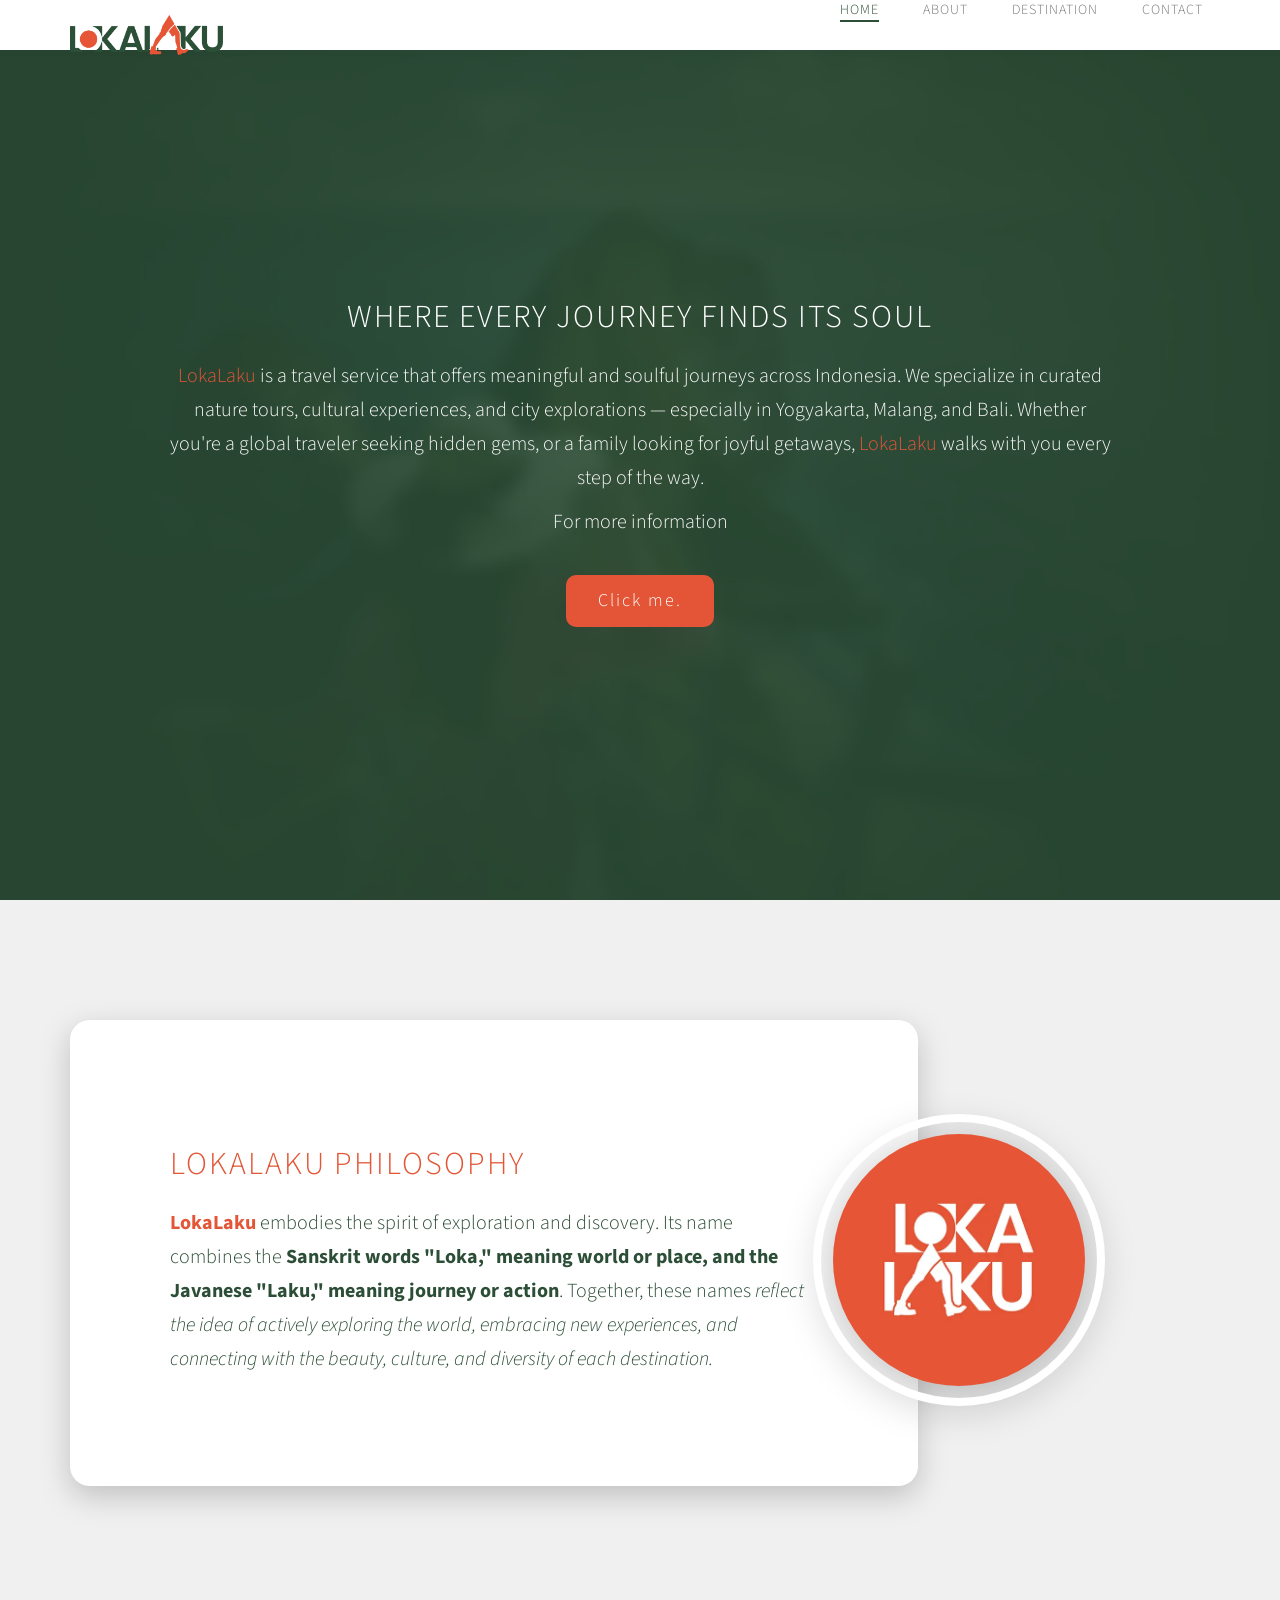
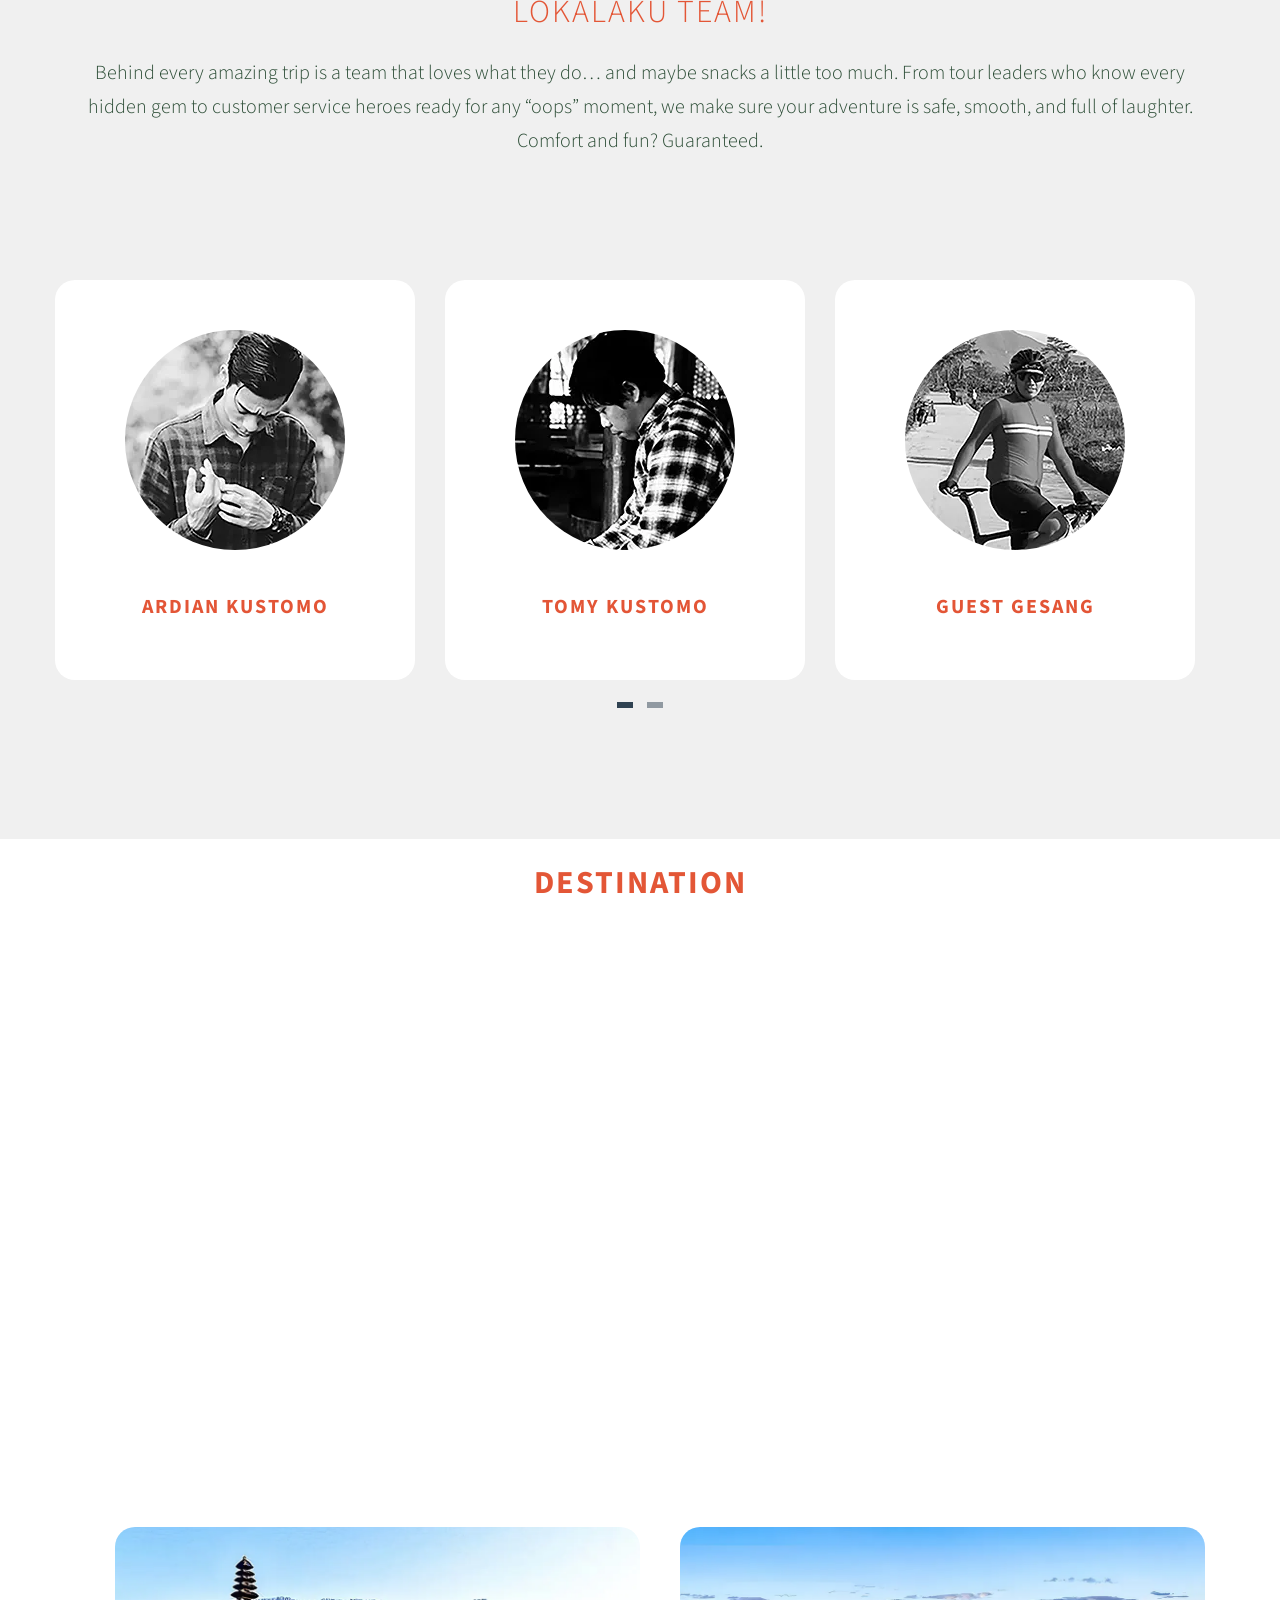
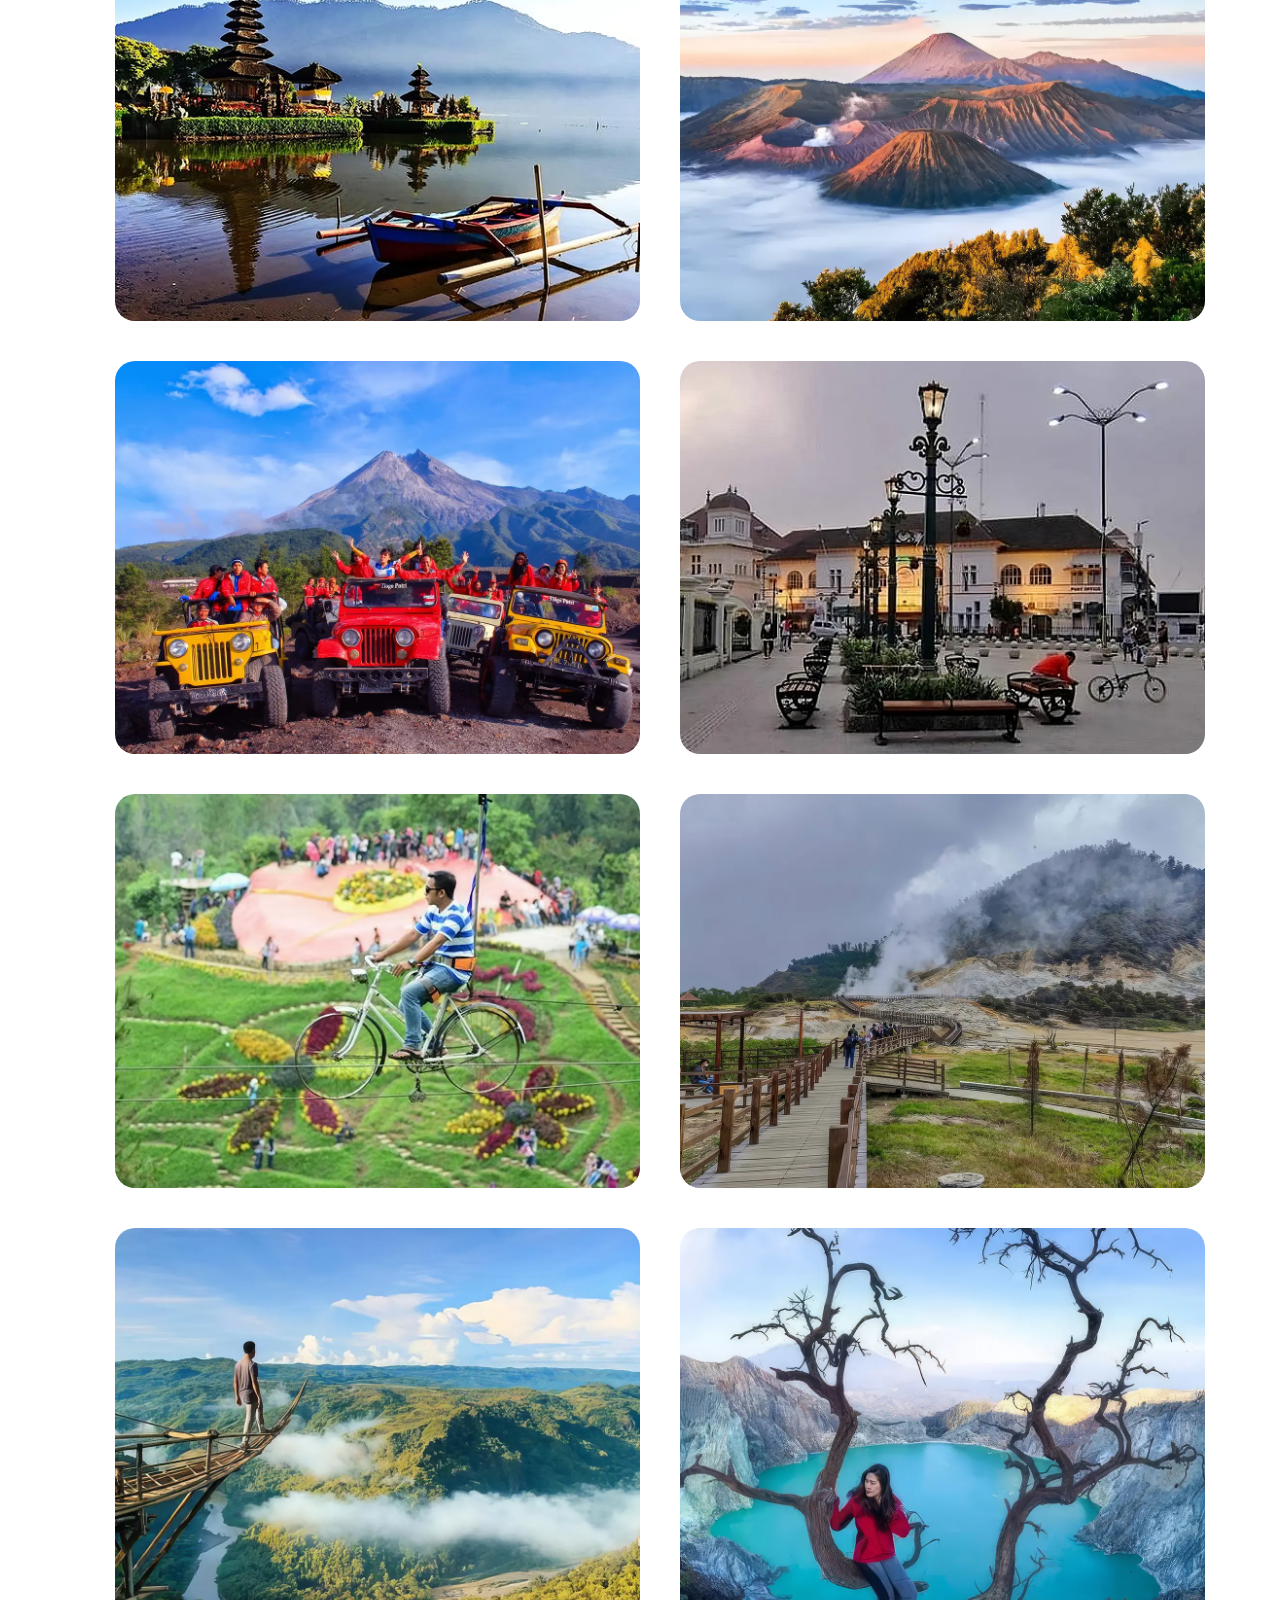
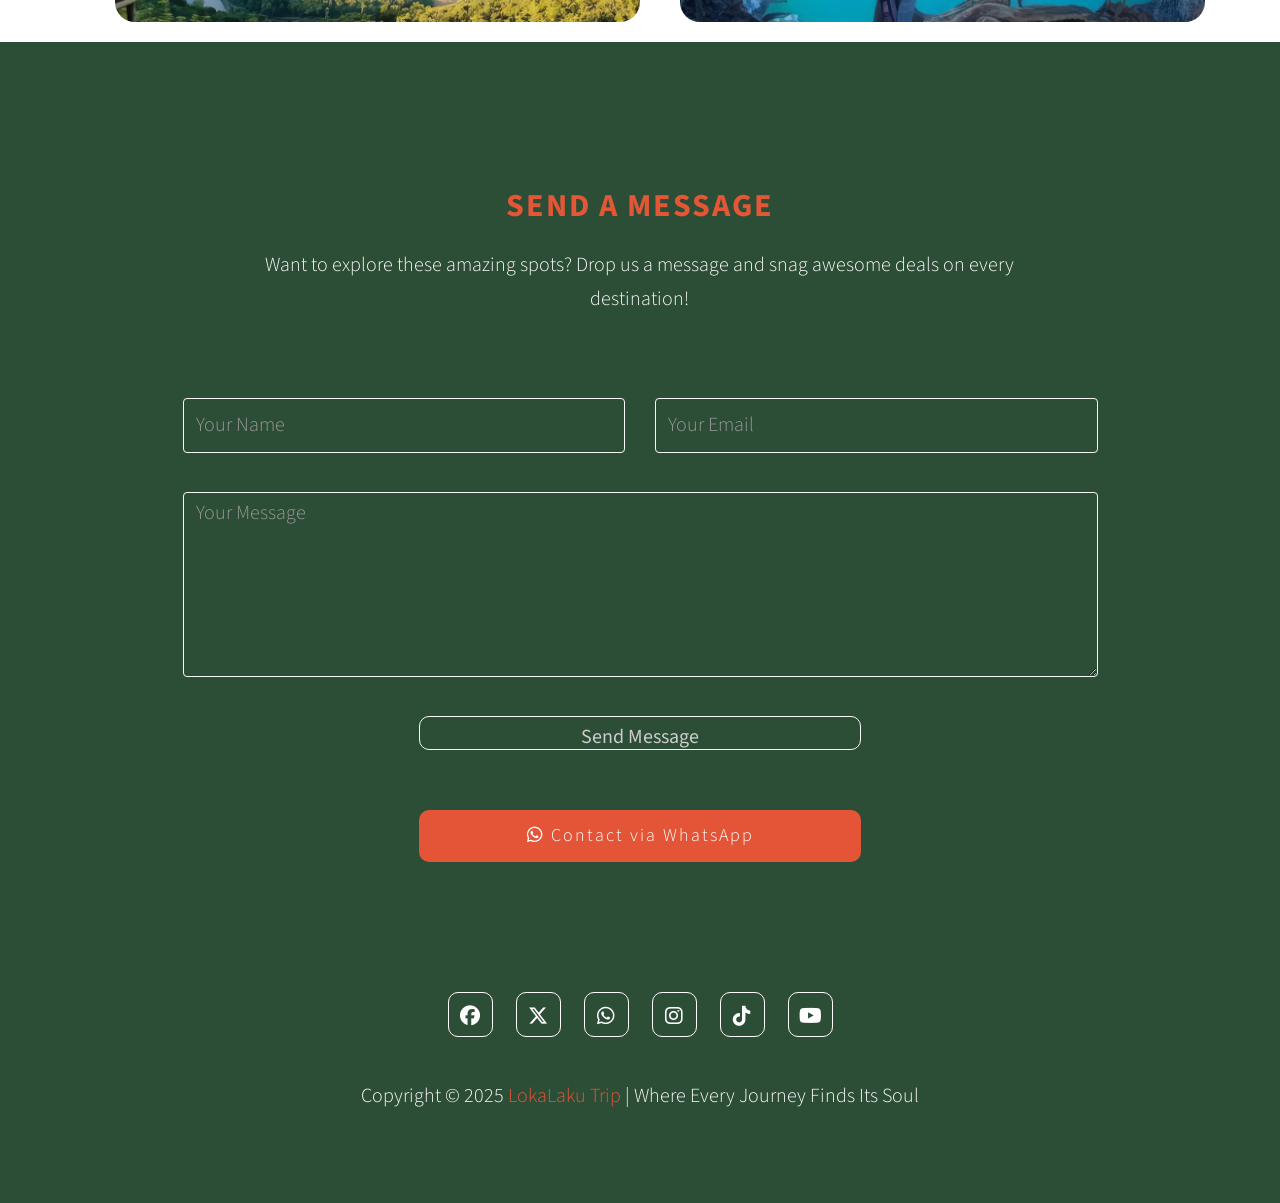
==== index.html @ fc2171b8 "Update index.html" ====
<!DOCTYPE html>
<html lang="en">
<head>
    <meta charset="utf-8"/>
    <meta content="IE=edge" http-equiv="X-UA-Compatible"/>
    <meta content="width=device-width, initial-scale=1.0" name="viewport"/>

    <title>LokaLaku Trip - Where Every Journey Finds Its Soul</title>
    <meta content="LokaLaku is a travel service that offers meaningful and soulful journeys across Indonesia. Discover open trips to Bali, Lombok, Malang, and more." name="description"/>
    <meta content="LokaLaku Trip, open trip Indonesia, travel Yogyakarta Bali, tour Lombok Malang, paket wisata murah, explore Nusantara" name="keywords"/>

    <meta content="LokaLaku Trip - Where Every Journey Finds Its Soul" property="og:title"/>
    <meta content="LokaLaku is a travel service that offers meaningful and soulful journeys across Indonesia." property="og:description"/>
    <meta content="https://lokalaku.vercel.app/images/Logo.webp" property="og:image"/>
    <meta content="LokaLaku Trip - Where Every Journey Finds Its Soul" property="og:image:alt"/>
    <meta content="https://lokalaku.vercel.app" property="og:url"/>
    <meta content="website" property="og:type"/>
    <meta content="summary_large_image" name="twitter:card"/>
    <meta content="LokaLaku Trip - Where Every Journey Finds Its Soul" name="twitter:title"/>
    <meta content="LokaLaku is a travel service that offers meaningful and soulful journeys across Indonesia." name="twitter:description"/>
    <meta content="https://lokalaku.vercel.app/images/Logo.webp" name="twitter:image"/>

    <meta name="google-adsense-account" content="ca-pub-2226407434436295">

    <link href="/favicon.webp" rel="icon" type="image/webp"/>
    <link href="/apple-touch-icon.png" rel="apple-touch-icon"/>

    <link href="css/bootstrap.min.css" rel="stylesheet"/>
    <link href="css/animate.min.css" rel="stylesheet"/>
    <link href="css/component.css" rel="stylesheet"/>
    <link href="css/owl.theme.css" rel="stylesheet"/>
    <link href="css/owl.carousel.css" rel="stylesheet"/>
    <link href="css/vegas.min.css" rel="stylesheet"/>
    <link href="https://cdnjs.cloudflare.com/ajax/libs/font-awesome/6.5.2/css/all.min.css" rel="stylesheet"/>
    <link href="css/style.css" rel="stylesheet"/>

    <link rel="preconnect" href="https://fonts.googleapis.com">
    <link rel="preconnect" href="https://fonts.gstatic.com" crossorigin>
    <link href="https://fonts.googleapis.com/css?family=Source+Sans+Pro:400,700,300" rel="stylesheet"/>

    <script async src="https://pagead2.googlesyndication.com/pagead/js/adsbygoogle.js?client=ca-pub-2226407434436295" crossorigin="anonymous"></script>

    <style>
        .custom-modal {
            background-color: rgba(0, 0, 0, 0.6);
            display: none;
            position: fixed;
            z-index: 1000;
            left: 0;
            top: 0;
            width: 100%;
            height: 100%;
            overflow: auto;
            opacity: 0;
            visibility: hidden;
            transition: opacity 0.3s ease, visibility 0.3s;
        }
        .custom-modal.active {
            opacity: 1;
            visibility: visible;
        }
        .custom-modal-content {
            position: relative;
            background-color: #fefefe;
            margin: 5% auto;
            padding: 20px;
            border: 1px solid #888;
            width: 80%;
            max-width: 600px;
            border-radius: 8px;
            transform: scale(0.95);
            opacity: 0;
            transition: transform 0.3s ease, opacity 0.3s ease;
        }
        .custom-modal.active .custom-modal-content {
            transform: scale(1);
            opacity: 1;
        }
        .custom-modal-close {
            position: absolute;
            top: 10px;
            right: 15px;
            color: white;
            background-color: rgba(0, 0, 0, 0.5);
            border-radius: 50%;
            width: 30px;
            height: 30px;
            line-height: 30px;
            text-align: center;
            font-size: 20px;
            font-weight: bold;
            z-index: 10;
            cursor: pointer;
            transition: background-color 0.3s ease;
        }
        .custom-modal-close:hover {
            background-color: rgba(0, 0, 0, 0.8);
        }
        .custom-slideshow {
            width: 100%;
            overflow: hidden;
            position: relative;
            margin-bottom: 0;
            border-radius: 6px;
        }
        .slides-wrapper {
            display: flex;
            transition: transform 0.5s ease-in-out;
        }
        .slide {
            min-width: 100%;
            box-sizing: border-box;
        }
        .slide img {
            width: 100%;
            height: auto;
            display: block;
        }
        .slideshow-dots {
            position: absolute;
            bottom: 8px;
            left: 50%;
            transform: translateX(-50%);
            z-index: 5;
            padding: 0;
        }
        .dot {
            cursor: pointer;
            height: 10px;
            width: 10px;
            margin: 0 4px;
            background-color: rgba(255, 255, 255, 0.5);
            border: 1px solid rgba(0, 0, 0, 0.2);
            border-radius: 50%;
            display: inline-block;
            transition: background-color 0.3s ease;
        }
        .dot.active, .dot:hover {
            background-color: rgba(255, 255, 255, 0.9);
        }
        .modal-list-wrapper ul {
            display: grid;
            grid-template-columns: repeat(2, 1fr);
            gap: 0 20px;
            padding-left: 20px;
        }
        
        .custom-modal-content h1 {
            margin-top: 8px;
            margin-bottom: 0; /* Dirapatkan lagi */
            font-size: 28px;
        }
        .custom-modal-content h2 {
            margin-top: 0;
            margin-bottom: 15px;
            font-size: 20px;
        }
        .price-label {
            color: #E35536;
            font-weight: bold;
        }
        .wa-button {
            display: block;
            width: 80%;
            margin: 20px auto 0 auto;
            text-align: center;
        }
    </style>
</head>

<body data-offset="50" data-spy="scroll" data-target=".navbar-collapse" id="top">
    <div class="preloader">
        <div class="sk-spinner sk-spinner-pulse"></div>
    </div>
    <nav class="navbar navbar-default navbar-fixed-top" role="navigation">
        <div class="container">
            <div class="navbar-header">
                <button class="navbar-toggle" data-target=".navbar-collapse" data-toggle="collapse">
                    <span class="icon-bar"></span>
                    <span class="icon-bar"></span>
                    <span class="icon-bar"></span>
                </button>
                <a class="navbar-brand smoothScroll" href="#top">
                    <img alt="LokaLaku Logo Header" loading="lazy" src="images/logo-header.webp" style="height: 40px;"/>
                </a>
            </div>
            <div class="collapse navbar-collapse">
                <ul class="nav navbar-nav navbar-right">
                    <li><a class="smoothScroll" href="#top"><span>Home</span></a></li>
                    <li><a class="smoothScroll" href="#about"><span>About</span></a></li>
                    <li><a class="smoothScroll" href="#destination"><span>Destination</span></a></li>
                    <li><a class="smoothScroll" href="#contact"><span>Contact</span></a></li>
                </ul>
            </div>
        </div>
    </nav>
    <section id="home">
        <div class="overlay"></div>
        <div class="container">
            <div class="row">
                <div class="col-md-offset-1 col-md-10 col-sm-12 wow fadeInUp" data-wow-delay="0.3s">
                    <h1 class="wow fadeInUp" data-wow-delay="0.6s">Where Every Journey Finds Its Soul</h1>
                    <p class="wow fadeInUp" data-wow-delay="0.9s">
                        <a href="https://www.instagram.com/lokalaku_trip/" rel="nofollow">LokaLaku</a> is a travel service that offers meaningful and soulful journeys across Indonesia. We specialize in curated nature tours, cultural experiences, and city explorations — especially in Yogyakarta, Malang, and Bali. Whether you're a global traveler seeking hidden gems, or a family looking for joyful getaways, <a href="https://www.instagram.com/lokalaku_trip/" rel="nofollow">LokaLaku</a> walks with you every step of the way.
                    </p>
                    <p>For more information</p>
                    <a class="smoothScroll btn btn-success btn-lg wow fadeInUp" data-wow-delay="1.2s" href="https://wa.me/6281331421031">Click me.</a>
                </div>
            </div>
        </div>
    </section>
	<section id="about">
    <div class="container">
        <div class="row">
            <div class="col-md-9 col-sm-8 wow fadeInUp" data-wow-delay="0.2s">
                <div class="about-thumb">
                    <h1 class="text-primary" style="color: #e35636;">LokaLaku Philosophy</h1>
                    <p><a href="https://www.instagram.com/lokalaku_trip/" target="_blank" rel="noopener noreferrer"><strong>LokaLaku</strong></a> embodies the spirit of exploration and discovery. Its name combines the <strong>Sanskrit words "Loka," meaning world or place, and the Javanese "Laku," meaning journey or action</strong>. Together, these names <em>reflect the idea of ​​actively exploring the world, embracing new experiences, and connecting with the beauty, culture, and diversity of each destination.</em></p>
                </div>
            </div>
            <div class="col-md-3 col-sm-4 wow fadeInUp about-img" data-wow-delay="0.6s" style="margin-top: 60px;">
                <img alt="Tim LokaLaku Trip" class="img-responsive img-circle" loading="lazy" src="images/about-img.webp"/>
            </div>
        </div>
        <div class="row">
            <div class="col-md-12 col-sm-12 wow fadeInUp" data-wow-delay="0.3s">
                <div class="section-title text-center">
                    <h1 class="text-primary" style="color: #e35636;">LokaLaku Team!</h1>
                    <h3>Behind every amazing trip is a team that loves what they do… and maybe snacks a little too much. From tour leaders who know every hidden gem to customer service heroes ready for any “oops” moment, we make sure your adventure is safe, smooth, and full of laughter. Comfort and fun? Guaranteed.</h3>
                </div>
            </div>
        </div>
        <div class="row">
            <div class="owl-carousel" id="team-carousel">
                <div class="item wow fadeInUp" data-wow-delay="0.4s">
                    <div class="team-thumb">
                        <div class="image-holder">
                            <img alt="Foto tim LokaLaku Ardian Kustomo" class="img-responsive img-circle" loading="lazy" src="images/team-img1.webp"/>
                        </div>
                        <h2 class="heading">Ardian Kustomo</h2>
                        <p class="description">Comedian Traveler, he is part of LokaLaku marketing here</p>
                        <div class="team-social-icons">
                            <a href="https://www.instagram.com/artdian_kustomo" target="_blank"><i class="fab fa-instagram"></i></a>
                            <a href="https://www.facebook.com/share/1EnG8MtCfU/" target="_blank"><i class="fab fa-facebook"></i></a>
                            <a href="https://www.tiktok.com/@sekilasmantan" target="_blank"><i class="fab fa-tiktok"></i></a>
                        </div>
                    </div>
                </div>
                <div class="item wow fadeInUp" data-wow-delay="0.6s">
                    <div class="team-thumb">
                        <div class="image-holder">
                            <img alt="Foto tim LokaLaku Tomy Kustomo" class="img-responsive img-circle" loading="lazy" src="images/team-img2.webp"/>
                        </div>
                        <h2 class="heading">Tomy Kustomo</h2>
                        <p class="description">Friendly tour guide who smiles at customers</p>
                         <div class="team-social-icons">
                            <a href="https://www.instagram.com/tomy_kustomo" target="_blank"><i class="fab fa-instagram"></i></a>
                            <a href="https://www.facebook.com/share/1CU52WdMkc/" target="_blank"><i class="fab fa-facebook"></i></a>
                            <a href="https://www.tiktok.com/@tomykustomo" target="_blank"><i class="fab fa-tiktok"></i></a>
                        </div>
                    </div>
                </div>
                <div class="item wow fadeInUp" data-wow-delay="0.8s">
                    <div class="team-thumb">
                        <div class="image-holder">
                            <img alt="Foto tim LokaLaku Guest Gesang" class="img-responsive img-circle" loading="lazy" src="images/team-img3.webp"/>
                        </div>
                        <h2 class="heading">Guest Gesang</h2>
                        <p class="description">Who patiently documents the customer journey</p>
                         <div class="team-social-icons">
                            <a href="https://www.instagram.com/guestgesang" target="_blank"><i class="fab fa-instagram"></i></a>
                            <a href="https://www.facebook.com/share/19cmGV35q8/ target="_blank""><i class="fab fa-facebook"></i></a>
                        </div>
                    </div>
                </div>
                <div class="item wow fadeInUp" data-wow-delay="0.8s">
                    <div class="team-thumb">
                        <div class="image-holder">
                            <img alt="Foto tim LokaLaku Angga Wijanarko" class="img-responsive img-circle" loading="lazy" src="images/team-img4.webp"/>
                        </div>
                        <h2 class="heading">Angga Wijanarko</h2>
                        <p class="description">A designer who also loves to travel the world</p>
                         <div class="team-social-icons">
                            <a href="https://www.facebook.com/share/17RRt419uU/" target="_blank"><i class="fab fa-facebook"></i></a>
                            <a href="https://www.tiktok.com/@artcow.pubg" target="_blank"><i class="fab fa-tiktok"></i></a>
                        </div>
                    </div>
                </div>
                <div class="item wow fadeInUp" data-wow-delay="0.8s">
                    <div class="team-thumb">
                        <div class="image-holder">
                            <img alt="Foto tim LokaLaku Vivin Ramdhania" class="img-responsive img-circle" loading="lazy" src="images/team-img5.webp"/>
                        </div>
                        <h2 class="heading">Vivin Ramdhania</h2>
                        <p class="description">This female tour guide is a bit shy so be careful</p>
                         <div class="team-social-icons">
                            <a href="https://www.facebook.com/share/16nfH2pER9/" target="_blank"><i class="fab fa-facebook"></i></a>
                            <a href="https://www.tiktok.com/@vivin.ramdania" target="_blank"><i class="fab fa-tiktok"></i></a>
                        </div>
                    </div>
                </div>
                <div class="item wow fadeInUp" data-wow-delay="0.8s">
                    <div class="team-thumb">
                        <div class="image-holder">
                            <img alt="Foto tim LokaLaku Reny Gesang" class="img-responsive img-circle" loading="lazy" src="images/team-img6.webp"/>
                        </div>
                        <h2 class="heading">Reny Gesang</h2>
                        <p class="description">This is the boss, the calm but scary girl</p>
                         <div class="team-social-icons">
                            <a href="https://www.instagram.com/rere_mickey" target="_blank"><i class="fab fa-instagram"></i></a>
                            <a href="https://www.facebook.com/share/1NDAbCKixg/" target="_blank"><i class="fab fa-facebook"></i></a>
                        </div>
                    </div>
                </div>
            </div>
        </div>
    </div>
</section>
    <section id="destination">
        <div class="container">
            <div class="row">
                <div class="col-md-offset-2 col-md-8 col-sm-12 wow fadeInUp" data-wow-delay="0.3s">
                    <div class="section-title text-center">
                        <h1 class="text-white" style="color: #e35636;"><strong>Destination</strong></h1>
                        <p class="text-white"style="color: white;">Explore the best tourist destinations in Malang, Yogyakarta, and Bali. Which one will be your next adventure?</p>
						<div class="video-container">
							<iframe 
								width="560" 
								height="315" 
								src="https://www.youtube.com/embed/cuE7a3_B9yY?&mute=1&loop=1&playlist=cuE7a3_B9yY"
								title="YouTube video player" 
								frameborder="0" 
								allow="accelerometer; autoplay; clipboard-write; encrypted-media; gyroscope; picture-in-picture; web-share" 
								referrerpolicy="strict-origin-when-cross-origin" 
                            allowfullscreen>
							</iframe>
						</div>

                    </div>
                </div>
            </div>
            <div class="row">
                <ul class="grid cs-style-4">
                    <li class="col-md-6 col-sm-6">
                        <figure>
                            <div><img alt="Destinasi Wisata Bali" loading="lazy" src="images/bali-tourism.webp"/></div>
                            <figcaption>
                                <h1>Bali Tourism</h1>
                                <h2>Start from:</h2>
                                <h2>Rp 2,950,000 ≈ $190.32</h2>
                                <small>Click to read detailed itinerary and book your tour now!</small>
                                <a href="javascript:void(0);" onclick="openModal('modal-bali-tourism', 0)">Read More</a>
                            </figcaption>
                        </figure>
                    </li>
                    <li class="col-md-6 col-sm-6">
                        <figure>
                            <div><img alt="Destinasi Wisata Bromo Ijen" loading="lazy" src="images/bromo-ijen-tour.webp"/></div>
                            <figcaption>
                                <h1>Bromo – Ijen Tour</h1>
                                <h2>Start from:</h2>
                                <h2>Rp 1,750,000 ≈ $112.90</h2>
                                <small>Click to read detailed itinerary and book your tour now!</small>
                                <a href="javascript:void(0);" onclick="openModal('modal-bromo-ijen-tour', 1)">Read More</a>
                            </figcaption>
                        </figure>
                    </li>
                    <li class="col-md-6 col-sm-6">
                        <figure>
                            <div><img alt="Destinasi Wisata Dieng Bromo Jogja Merapi" loading="lazy" src="images/dieng-bromo-jogja-merapi.webp"/></div>
                            <figcaption>
                                <h1>Dieng–Bromo–Jogja–Merapi</h1>
                                <h2>Start from:</h2>
                                <h2>Rp 3,420,000 ≈ $220.65</h2>
                                <small>Click to read detailed itinerary and book your tour now!</small>
                                <a href="javascript:void(0);" onclick="openModal('modal-dieng-bromo-jogja-merapi', 2)">Read More</a>
                            </figcaption>
                        </figure>
                    </li>
                    <li class="col-md-6 col-sm-6">
                        <figure>
                            <div><img alt="Destinasi Wisata Malang Jogja Explore" loading="lazy" src="images/malang-jogja-explore.webp"/></div>
                            <figcaption>
                                <h1>Malang to Jogja Explore</h1>
                                <h2>Start from:</h2>
                                <h2>Rp 2,350,000 ≈ $151.61</h2>
                                <small>Click to read detailed itinerary and book your tour now!</small>
                                <a href="javascript:void(0);" onclick="openModal('modal-malang-to-jogja-explore', 3)">Read More</a>
                            </figcaption>
                        </figure>
                    </li>
                    <li class="col-md-6 col-sm-6">
                        <figure>
                            <div><img alt="Destinasi Wisata Malang City Tour" loading="lazy" src="images/malang-city-tour.webp"/></div>
                            <figcaption>
                                <h1>Malang City Tour</h1>
                                <h2>Start from:</h2>
                                <h2>Rp 650,000 ≈ $41.94</h2>
                                <small>Click to read detailed itinerary and book your tour now!</small>
                                <a href="javascript:void(0);" onclick="openModal('modal-malang-city-tour', 4)">Read More</a>
                            </figcaption>
                        </figure>
                    </li>
                    <li class="col-md-6 col-sm-6">
                        <figure>
                            <div><img alt="Destinasi Wisata Sikidang Explore" loading="lazy" src="images/sikidang-explore.webp"/></div>
                            <figcaption>
                                <h1>Sikidang Explore</h1>
                                <h2>Start from:</h2>
                                <h2>Rp 590,000 ≈ $38.06</h2>
                                <small>Click to read detailed itinerary and book your tour now!</small>
                                <a href="javascript:void(0);" onclick="openModal('modal-sikidang-explore', 5)">Read More</a>
                            </figcaption>
                        </figure>
                    </li>
                    <li class="col-md-6 col-sm-6">
                        <figure>
                            <div><img alt="Destinasi Wisata Yogyakarta Explore" loading="lazy" src="images/yogyakarta-explore.webp"/></div>
                            <figcaption>
                                <h1>Yogyakarta Explore</h1>
                                <h2>Start from:</h2>
                                <h2>Rp 2,150,000 ≈ $138.71</h2>
                                <small>Click to read detailed itinerary and book your tour now!</small>
                                <a href="javascript:void(0);" onclick="openModal('modal-yogyakarta-explore', 6)">Read More</a>
                            </figcaption>
                        </figure>
                    </li>
                    <li class="col-md-6 col-sm-6">
                        <figure>
                            <div><img alt="Destinasi Wisata Baluran Banyuwangi" loading="lazy" src="images/baluran-banyuwangi-explore.webp"/></div>
                            <figcaption>
                                <h1>Baluran – Banyuwangi Explore</h1>
                                <h2>Start from:</h2>
                                <h2>Rp 2,350,000 ≈ $151.61</h2>
                                <small>Click to read detailed itinerary and book your tour now!</small>
                                <a href="javascript:void(0);" onclick="openModal('modal-baluran-banyuwangi-explore', 7)">Read More</a>
                            </figcaption>
                        </figure>
                    </li>
                </ul>
            </div>
        </div>
    </section>
    <section id="contact">
        <div class="container">
            <div class="row">
                <div class="col-md-offset-1 col-md-10 col-sm-12">
                    <div class="col-lg-offset-1 col-lg-10 section-title wow fadeInUp" data-wow-delay="0.4s">
                        <h1 class="text-primary" style="color: #e35636;"><strong>Send a Message</strong></h1>
                        <p>Want to explore these amazing spots? Drop us a message and snag awesome deals on every destination!</p>
                    </div>
                    <form action="https://formspree.io/f/mldlpwzr" class="wow fadeInUp" data-wow-delay="0.8s" method="POST">
                        <div class="col-md-6 col-sm-6 form-group">
                            <label class="sr-only" for="name">Your Name</label>
                            <input class="form-control" id="name" name="name" placeholder="Your Name" required type="text"/>
                        </div>
                        <div class="col-md-6 col-sm-6 form-group">
                            <label class="sr-only" for="email">Your Email</label>
                            <input class="form-control" id="email" name="email" placeholder="Your Email" required type="email"/>
                        </div>
                        <div class="col-md-12 col-sm-12 form-group">
                            <label class="sr-only" for="message">Your Message</label>
                            <textarea class="form-control" id="message" name="message" placeholder="Your Message" required rows="6"></textarea>
                        </div>
                        <input name="_gotcha" style="display:none" type="text"/>
                        <input name="_redirect" type="hidden" value="https://lokalaku.vercel.app/thank-you.html"/>
                        <div class="col-md-offset-3 col-md-6 col-sm-offset-3 col-sm-6">
                            <button class="form-control btn btn-primary" type="submit">Send Message</button>
                        </div>
                    </form>
                    <div class="col-md-offset-3 col-md-6 col-sm-offset-3 col-sm-6 text-center wow fadeInUp" data-wow-delay="1s" style="margin-top: 20px;">
                        <a class="btn btn-success btn-lg" href="https://wa.me/6281331421031?text=Hi%20LokaLaku%20Trip%2C%20I%27m%20interested%20in%20your%20tour%20packages!" rel="noopener noreferrer" style="width: 100%; font-size: 18px;" target="_blank">
                            <i class="fa-brands fa-whatsapp"></i> Contact via WhatsApp
                        </a>
                    </div>
                </div>
            </div>
        </div>
    </section>
    <footer>
        <div class="container">
            <div class="row">
                <div class="col-md-12 col-sm-12">
                    <ul class="social-icon">
                        <li><a class="fa-brands fa-facebook wow fadeInUp" data-wow-delay="0.2s" href="http://facebook.com/" target="_blank"></a></li>
                        <li><a class="fa-brands fa-x-twitter wow fadeInUp" data-wow-delay="0.4s" href="https://x.com/" target="_blank"></a></li>
                        <li><a class="fa-brands fa-whatsapp wow fadeInUp" data-wow-delay="0.6s" href="https://wa.me/6281331421031" target="_blank"></a></li>
                        <li><a class="fa-brands fa-instagram wow fadeInUp" data-wow-delay="0.8s" href="https://www.instagram.com/lokalaku_trip/" target="_blank"></a></li>
                        <li><a class="fa-brands fa-tiktok wow fadeInUp" data-wow-delay="1.0s" href="https://www.tiktok.com/explore" target="_blank"></a></li>
                        <li><a class="fa-brands fa-youtube wow fadeInUp" data-wow-delay="1.2s" href="https://www.youtube.com/@YourChannel" target="_blank"></a></li>
                    </ul>
                    <p class="wow fadeInUp" data-wow-delay="1s">Copyright © 2025 <a href="https://www.instagram.com/lokalaku_trip/" target="_blank" title="LokaLaku Trip">LokaLaku Trip</a> | Where Every Journey Finds Its Soul</p>
                </div>
            </div>
        </div>
    </footer>
    <a class="go-top" href="#"><i class="fa fa-angle-up"></i></a>

    <div class="custom-modal" id="modal-bali-tourism">
        <div class="custom-modal-content">
            <span class="custom-modal-close" onclick="closeModal('modal-bali-tourism')">&times;</span>
            <div class="custom-slideshow">
                <div class="slides-wrapper">
                    <div class="slide"><img alt="Destinasi Bali" src="images/bali-tourism.webp"/></div>
                    <div class="slide"><img alt="Destinasi Bromo Ijen" src="images/bromo-ijen-tour.webp"/></div>
                    <div class="slide"><img alt="Destinasi Dieng Bromo Jogja" src="images/dieng-bromo-jogja-merapi.webp"/></div>
                    <div class="slide"><img alt="Destinasi Malang Jogja" src="images/malang-jogja-explore.webp"/></div>
                    <div class="slide"><img alt="Destinasi Malang City Tour" src="images/malang-city-tour.webp"/></div>
                    <div class="slide"><img alt="Destinasi Kawah Sikidang" src="images/sikidang-explore.webp"/></div>
                    <div class="slide"><img alt="Destinasi Yogyakarta" src="images/yogyakarta-explore.webp"/></div>
                    <div class="slide"><img alt="Destinasi Baluran Banyuwangi" src="images/baluran-banyuwangi-explore.webp"/></div>
                </div>
                <div class="slideshow-dots"></div>
            </div>
            <h1 class="text-center text-secondary">Bali Tourism</h1>
            <h2 class="text-center"><span class="price-label">Start from:</span> Rp 2,950,000 ≈ $190.32</h2>
            <div class="modal-list-wrapper">
                <ul>
                    <li>Private transport (AC car + driver + fuel)</li>
                    <li>2 nights at 3-star hotel</li>
                    <li>Entrance tickets to all attractions</li>
                    <li>Daily Breakfast</li>
                    <li>Free parking &amp; tolls</li>
                    <li>Meeting point: Bali Airport / Hotel</li>
                </ul>
            </div>
            <a class="wa-button btn btn-success" href="https://wa.me/6281331421031?text=Hi%2C%20I'm%20interested%20in%20booking%20the%20Bali%20Tourism%20package." target="_blank"><i class="fa-brands fa-whatsapp"></i> Book via WhatsApp</a>
        </div>
    </div>
    <div class="custom-modal" id="modal-bromo-ijen-tour">
        <div class="custom-modal-content">
            <span class="custom-modal-close" onclick="closeModal('modal-bromo-ijen-tour')">&times;</span>
            <div class="custom-slideshow">
                <div class="slides-wrapper">
                    <div class="slide"><img alt="Destinasi Bali" src="images/bali-tourism.webp"/></div>
                    <div class="slide"><img alt="Destinasi Bromo Ijen" src="images/bromo-ijen-tour.webp"/></div>
                    <div class="slide"><img alt="Destinasi Dieng Bromo Jogja" src="images/dieng-bromo-jogja-merapi.webp"/></div>
                    <div class="slide"><img alt="Destinasi Malang Jogja" src="images/malang-jogja-explore.webp"/></div>
                    <div class="slide"><img alt="Destinasi Malang City Tour" src="images/malang-city-tour.webp"/></div>
                    <div class="slide"><img alt="Destinasi Kawah Sikidang" src="images/sikidang-explore.webp"/></div>
                    <div class="slide"><img alt="Destinasi Yogyakarta" src="images/yogyakarta-explore.webp"/></div>
                    <div class="slide"><img alt="Destinasi Baluran Banyuwangi" src="images/baluran-banyuwangi-explore.webp"/></div>
                </div>
                <div class="slideshow-dots"></div>
            </div>
            <h1 class="text-center text-secondary">Bromo – Ijen Tour</h1>
            <h2 class="text-center"><span class="price-label">Start from:</span> Rp 1,750,000 ≈ $112.90</h2>
            <div class="modal-list-wrapper">
                <ul>
                    <li>Shuttle Transport & Jeep Bromo</li>
                    <li>1 night stay near Bromo/Ijen</li>
                    <li>All entrance tickets</li>
                    <li>Local Guide</li>
                    <li>Gas Mask for Ijen</li>
                    <li>Meeting point: Malang/Banyuwangi</li>
                </ul>
            </div>
            <a class="wa-button btn btn-success" href="https://wa.me/6281331421031?text=Hi%2C%20I'm%20interested%20in%20booking%20the%20Bromo-Ijen%20Tour%20package." target="_blank"><i class="fa-brands fa-whatsapp"></i> Book via WhatsApp</a>
        </div>
    </div>
    <div class="custom-modal" id="modal-dieng-bromo-jogja-merapi">
        <div class="custom-modal-content">
            <span class="custom-modal-close" onclick="closeModal('modal-dieng-bromo-jogja-merapi')">&times;</span>
            <div class="custom-slideshow">
                <div class="slides-wrapper">
                    <div class="slide"><img alt="Destinasi Bali" src="images/bali-tourism.webp"/></div>
                    <div class="slide"><img alt="Destinasi Bromo Ijen" src="images/bromo-ijen-tour.webp"/></div>
                    <div class="slide"><img alt="Destinasi Dieng Bromo Jogja" src="images/dieng-bromo-jogja-merapi.webp"/></div>
                    <div class="slide"><img alt="Destinasi Malang Jogja" src="images/malang-jogja-explore.webp"/></div>
                    <div class="slide"><img alt="Destinasi Malang City Tour" src="images/malang-city-tour.webp"/></div>
                    <div class="slide"><img alt="Destinasi Kawah Sikidang" src="images/sikidang-explore.webp"/></div>
                    <div class="slide"><img alt="Destinasi Yogyakarta" src="images/yogyakarta-explore.webp"/></div>
                    <div class="slide"><img alt="Destinasi Baluran Banyuwangi" src="images/baluran-banyuwangi-explore.webp"/></div>
                </div>
                <div class="slideshow-dots"></div>
            </div>
            <h1 class="text-center text-secondary">Dieng–Bromo–Jogja–Merapi</h1>
            <h2 class="text-center"><span class="price-label">Start from:</span> Rp 3,420,000 ≈ $220.65</h2>
            <div class="modal-list-wrapper">
                <ul>
                    <li>Private AC Transport</li>
                    <li>3 nights accommodation</li>
                    <li>All entrance tickets</li>
                    <li>Jeep for Bromo & Merapi</li>
                    <li>Daily Breakfast</li>
                    <li>Meeting point: Yogyakarta/Malang</li>
                </ul>
            </div>
            <a class="wa-button btn btn-success" href="https://wa.me/6281331421031?text=Hi%2C%20I'm%20interested%20in%20booking%20the%20Dieng-Bromo-Jogja-Merapi%20package." target="_blank"><i class="fa-brands fa-whatsapp"></i> Book via WhatsApp</a>
        </div>
    </div>
    <div class="custom-modal" id="modal-malang-to-jogja-explore">
        <div class="custom-modal-content">
            <span class="custom-modal-close" onclick="closeModal('modal-malang-to-jogja-explore')">&times;</span>
            <div class="custom-slideshow">
                <div class="slides-wrapper">
                    <div class="slide"><img alt="Destinasi Bali" src="images/bali-tourism.webp"/></div>
                    <div class="slide"><img alt="Destinasi Bromo Ijen" src="images/bromo-ijen-tour.webp"/></div>
                    <div class="slide"><img alt="Destinasi Dieng Bromo Jogja" src="images/dieng-bromo-jogja-merapi.webp"/></div>
                    <div class="slide"><img alt="Destinasi Malang Jogja" src="images/malang-jogja-explore.webp"/></div>
                    <div class="slide"><img alt="Destinasi Malang City Tour" src="images/malang-city-tour.webp"/></div>
                    <div class="slide"><img alt="Destinasi Kawah Sikidang" src="images/sikidang-explore.webp"/></div>
                    <div class="slide"><img alt="Destinasi Yogyakarta" src="images/yogyakarta-explore.webp"/></div>
                    <div class="slide"><img alt="Destinasi Baluran Banyuwangi" src="images/baluran-banyuwangi-explore.webp"/></div>
                </div>
                <div class="slideshow-dots"></div>
            </div>
            <h1 class="text-center text-secondary">Malang to Jogja Explore</h1>
            <h2 class="text-center"><span class="price-label">Start from:</span> Rp 2,350,000 ≈ $151.61</h2>
            <div class="modal-list-wrapper">
                <ul>
                    <li>Private AC Transport</li>
                    <li>2 nights accommodation</li>
                    <li>All entrance tickets</li>
                    <li>Local Guide in Yogyakarta</li>
                    <li>Daily Breakfast</li>
                    <li>Meeting point: Malang</li>
                </ul>
            </div>
            <a class="wa-button btn btn-success" href="https://wa.me/6281331421031?text=Hi%2C%20I'm%20interested%20in%20booking%20the%20Malang%20to%20Jogja%20Explore%20package." target="_blank"><i class="fa-brands fa-whatsapp"></i> Book via WhatsApp</a>
        </div>
    </div>
    <div class="custom-modal" id="modal-malang-city-tour">
        <div class="custom-modal-content">
            <span class="custom-modal-close" onclick="closeModal('modal-malang-city-tour')">&times;</span>
            <div class="custom-slideshow">
                <div class="slides-wrapper">
                    <div class="slide"><img alt="Destinasi Bali" src="images/bali-tourism.webp"/></div>
                    <div class="slide"><img alt="Destinasi Bromo Ijen" src="images/bromo-ijen-tour.webp"/></div>
                    <div class="slide"><img alt="Destinasi Dieng Bromo Jogja" src="images/dieng-bromo-jogja-merapi.webp"/></div>
                    <div class="slide"><img alt="Destinasi Malang Jogja" src="images/malang-jogja-explore.webp"/></div>
                    <div class="slide"><img alt="Destinasi Malang City Tour" src="images/malang-city-tour.webp"/></div>
                    <div class="slide"><img alt="Destinasi Kawah Sikidang" src="images/sikidang-explore.webp"/></div>
                    <div class="slide"><img alt="Destinasi Yogyakarta" src="images/yogyakarta-explore.webp"/></div>
                    <div class="slide"><img alt="Destinasi Baluran Banyuwangi" src="images/baluran-banyuwangi-explore.webp"/></div>
                </div>
                <div class="slideshow-dots"></div>
            </div>
            <h1 class="text-center text-secondary">Malang City Tour</h1>
            <h2 class="text-center"><span class="price-label">Start from:</span> Rp 650,000 ≈ $41.94</h2>
            <div class="modal-list-wrapper">
                <ul>
                    <li>Private AC Transport (Full Day)</li>
                    <li>Driver & Fuel</li>
                    <li>Kampung Warna Warni Jodipan</li>
                    <li>Taman Bunga Selecta</li>
                    <li>Parking & Toll fees</li>
                    <li>Meeting point: Hotel in Malang</li>
                </ul>
            </div>
            <a class="wa-button btn btn-success" href="https://wa.me/6281331421031?text=Hi%2C%20I'm%20interested%20in%20booking%20the%20Malang%20City%20Tour%20package." target="_blank"><i class="fa-brands fa-whatsapp"></i> Book via WhatsApp</a>
        </div>
    </div>
    <div class="custom-modal" id="modal-sikidang-explore">
        <div class="custom-modal-content">
            <span class="custom-modal-close" onclick="closeModal('modal-sikidang-explore')">&times;</span>
            <div class="custom-slideshow">
                <div class="slides-wrapper">
                    <div class="slide"><img alt="Destinasi Bali" src="images/bali-tourism.webp"/></div>
                    <div class="slide"><img alt="Destinasi Bromo Ijen" src="images/bromo-ijen-tour.webp"/></div>
                    <div class="slide"><img alt="Destinasi Dieng Bromo Jogja" src="images/dieng-bromo-jogja-merapi.webp"/></div>
                    <div class="slide"><img alt="Destinasi Malang Jogja" src="images/malang-jogja-explore.webp"/></div>
                    <div class="slide"><img alt="Destinasi Malang City Tour" src="images/malang-city-tour.webp"/></div>
                    <div class="slide"><img alt="Destinasi Kawah Sikidang" src="images/sikidang-explore.webp"/></div>
                    <div class="slide"><img alt="Destinasi Yogyakarta" src="images/yogyakarta-explore.webp"/></div>
                    <div class="slide"><img alt="Destinasi Baluran Banyuwangi" src="images/baluran-banyuwangi-explore.webp"/></div>
                </div>
                <div class="slideshow-dots"></div>
            </div>
            <h1 class="text-center text-secondary">Sikidang Explore</h1>
            <h2 class="text-center"><span class="price-label">Start from:</span> Rp 590,000 ≈ $38.06</h2>
            <div class="modal-list-wrapper">
                <ul>
                    <li>Private AC Transport</li>
                    <li>Driver & Fuel</li>
                    <li>Entrance to Dieng Plateau</li>
                    <li>Arjuna Temple Complex</li>
                    <li>Sikidang Crater</li>
                    <li>Meeting point: Wonosobo/Yogyakarta</li>
                </ul>
            </div>
            <a class="wa-button btn btn-success" href="https://wa.me/6281331421031?text=Hi%2C%20I'm%20interested%20in%20booking%20the%20Sikidang%20Explore%20package." target="_blank"><i class="fa-brands fa-whatsapp"></i> Book via WhatsApp</a>
        </div>
    </div>
    <div class="custom-modal" id="modal-yogyakarta-explore">
        <div class="custom-modal-content">
            <span class="custom-modal-close" onclick="closeModal('modal-yogyakarta-explore')">&times;</span>
            <div class="custom-slideshow">
                <div class="slides-wrapper">
                    <div class="slide"><img alt="Destinasi Bali" src="images/bali-tourism.webp"/></div>
                    <div class="slide"><img alt="Destinasi Bromo Ijen" src="images/bromo-ijen-tour.webp"/></div>
                    <div class="slide"><img alt="Destinasi Dieng Bromo Jogja" src="images/dieng-bromo-jogja-merapi.webp"/></div>
                    <div class="slide"><img alt="Destinasi Malang Jogja" src="images/malang-jogja-explore.webp"/></div>
                    <div class="slide"><img alt="Destinasi Malang City Tour" src="images/malang-city-tour.webp"/></div>
                    <div class="slide"><img alt="Destinasi Kawah Sikidang" src="images/sikidang-explore.webp"/></div>
                    <div class="slide"><img alt="Destinasi Yogyakarta" src="images/yogyakarta-explore.webp"/></div>
                    <div class="slide"><img alt="Destinasi Baluran Banyuwangi" src="images/baluran-banyuwangi-explore.webp"/></div>
                </div>
                <div class="slideshow-dots"></div>
            </div>
            <h1 class="text-center text-secondary">Yogyakarta Explore</h1>
            <h2 class="text-center"><span class="price-label">Start from:</span> Rp 2,150,000 ≈ $138.71</h2>
            <div class="modal-list-wrapper">
                <ul>
                    <li>Private AC Transport</li>
                    <li>2 nights accommodation</li>
                    <li>Borobudur & Prambanan Tickets</li>
                    <li>Jeep for Merapi Lava Tour</li>
                    <li>Daily Breakfast</li>
                    <li>Meeting point: Hotel in Yogyakarta</li>
                </ul>
            </div>
            <a class="wa-button btn btn-success" href="https://wa.me/6281331421031?text=Hi%2C%20I'm%20interested%20in%20booking%20the%20Yogyakarta%20Explore%20package." target="_blank"><i class="fa-brands fa-whatsapp"></i> Book via WhatsApp</a>
        </div>
    </div>
    <div class="custom-modal" id="modal-baluran-banyuwangi-explore">
        <div class="custom-modal-content">
            <span class="custom-modal-close" onclick="closeModal('modal-baluran-banyuwangi-explore')">&times;</span>
            <div class="custom-slideshow">
                <div class="slides-wrapper">
                    <div class="slide"><img alt="Destinasi Bali" src="images/bali-tourism.webp"/></div>
                    <div class="slide"><img alt="Destinasi Bromo Ijen" src="images/bromo-ijen-tour.webp"/></div>
                    <div class="slide"><img alt="Destinasi Dieng Bromo Jogja" src="images/dieng-bromo-jogja-merapi.webp"/></div>
                    <div class="slide"><img alt="Destinasi Malang Jogja" src="images/malang-jogja-explore.webp"/></div>
                    <div class="slide"><img alt="Destinasi Malang City Tour" src="images/malang-city-tour.webp"/></div>
                    <div class="slide"><img alt="Destinasi Kawah Sikidang" src="images/sikidang-explore.webp"/></div>
                    <div class="slide"><img alt="Destinasi Yogyakarta" src="images/yogyakarta-explore.webp"/></div>
                    <div class="slide"><img alt="Destinasi Baluran Banyuwangi" src="images/baluran-banyuwangi-explore.webp"/></div>
                </div>
                <div class="slideshow-dots"></div>
            </div>
            <h1 class="text-center text-secondary">Baluran – Banyuwangi Explore</h1>
            <h2 class="text-center"><span class="price-label">Start from:</span> Rp 2,350,000 ≈ $151.61</h2>
            <div class="modal-list-wrapper">
                <ul>
                    <li>Private AC Transport</li>
                    <li>2 nights accommodation</li>
                    <li>Baluran National Park Ticket</li>
                    <li>Bangsring Underwater</li>
                    <li>Local Guide</li>
                    <li>Meeting point: Banyuwangi</li>
                </ul>
            </div>
            <a class="wa-button btn btn-success" href="https://wa.me/6281331421031?text=Hi%2C%20I'm%20interested%20in%20booking%20the%20Baluran-Banyuwangi%20Explore%20package." target="_blank"><i class="fa-brands fa-whatsapp"></i> Book via WhatsApp</a>
        </div>
    </div>
    <script defer src="js/jquery.js"></script>
    <script defer src="js/bootstrap.min.js"></script>
    <script defer src="js/vegas.min.js"></script>
    <script defer src="js/modernizr.custom.js"></script>
    <script defer src="js/toucheffects.js"></script>
    <script defer src="js/owl.carousel.min.js"></script>
    <script defer src="js/smoothscroll.js"></script>
    <script defer src="js/wow.min.js"></script>
    <script defer src="js/custom.js"></script>
    <script defer src="/_vercel/speed-insights/script.js"></script>

    <script>
        // Store slideshow controls to be accessed globally, keyed by modal ID
        const slideshowControls = {};

        function openModal(modalId, startIndex = 0) {
            const modal = document.getElementById(modalId);
            if (modal) {
                // Access the controls for this modal's slideshow and set the start slide
                if (slideshowControls[modalId]) {
                    slideshowControls[modalId].goToSlide(startIndex);
                    slideshowControls[modalId].resetInterval();
                }
                
                modal.style.display = 'block';
                setTimeout(() => {
                    modal.classList.add('active');
                }, 10);
            }
        }

        function closeModal(modalId) {
            const modal = document.getElementById(modalId);
            if (modal) {
                modal.classList.remove('active');
                setTimeout(() => {
                    modal.style.display = 'none';
                }, 300);
            }
        }

        window.addEventListener('click', function(event) {
            if (event.target.classList.contains('custom-modal')) {
                closeModal(event.target.id);
            }
        });

        document.addEventListener('DOMContentLoaded', function() {
            // Initialize slideshows within each modal
            document.querySelectorAll('.custom-modal').forEach(modal => {
                const slideshow = modal.querySelector('.custom-slideshow');
                if (!slideshow) return;

                const wrapper = slideshow.querySelector('.slides-wrapper');
                const slides = slideshow.querySelectorAll('.slide');
                const dotsContainer = slideshow.querySelector('.slideshow-dots');
                
                if (slides.length <= 1) {
                    if (dotsContainer) dotsContainer.style.display = 'none';
                    return;
                }

                let currentIndex = 0;
                let slideInterval;
                dotsContainer.innerHTML = ''; // Clear existing dots to prevent duplicates

                slides.forEach((_, i) => {
                    const dot = document.createElement('span');
                    dot.classList.add('dot');
                    dot.addEventListener('click', () => {
                        controls.goToSlide(i);
                        controls.resetInterval();
                    });
                    dotsContainer.appendChild(dot);
                });

                const dots = dotsContainer.querySelectorAll('.dot');
                
                // Create a set of control functions for this specific slideshow
                const controls = {
                    updateDots: function() {
                        dots.forEach(dot => dot.classList.remove('active'));
                        if (dots[currentIndex]) {
                            dots[currentIndex].classList.add('active');
                        }
                    },
                    goToSlide: function(index) {
                        currentIndex = index;
                        wrapper.style.transform = `translateX(-${currentIndex * 100}%)`;
                        this.updateDots();
                    },
                    nextSlide: function() {
                        currentIndex = (currentIndex + 1) % slides.length;
                        this.goToSlide(currentIndex);
                    },
                    startSlideshow: function() {
                        clearInterval(slideInterval);
                        slideInterval = setInterval(() => this.nextSlide(), 3000);
                    },
                    resetInterval: function() {
                        this.startSlideshow();
                    }
                };

                // Store the controls in the global object using the modal's ID
                slideshowControls[modal.id] = controls;
                
                // Initial setup for the slideshow
                controls.goToSlide(0);
                controls.startSlideshow();
            });
        });
    </script>
</body>
</html>
---- css/component.css ----
.grid {
	margin: 0 auto;
	list-style: none;
	text-align: center;
}

.grid li {
	display: inline-block;
	margin: 0;
	padding: 20px;
	text-align: left;
	position: relative;
}

.grid figure {
	margin: 0;
	position: relative;
}

.grid figure img {
	width: 100%;
	max-width: 100%;
	display: block;
	position: relative;
}

.grid figcaption {
	position: absolute;
	top: 0;
	left: 0;
	padding: 42px 22px;
	background: #2c4d36;
	color: #fff;
}

.grid figcaption h1 {
	font-size: 30px;
	line-height: 30px;
	margin: 0;
	padding-bottom: 5px;
	color: #fff;
	margin-bottom: 10px;
}

.grid figcaption h2 {
	font-size: 16px;
	line-height: 16px;
	margin: 0;
	padding-bottom: 3px;
	color: #e35536;
}


.grid figcaption small {
	font-size: 14px;
	letter-spacing: 0px;
	line-height: 10px;
	padding-bottom: 2px;
}

.grid figcaption a {
	text-align: center;
	padding: 5px 10px;
	border-radius: 2px;
	display: inline-block;
	background: #e35536;
	color: #fff;
}

/* Caption Style 4 */
.cs-style-4 li {
	-webkit-perspective: 1700px;
	-moz-perspective: 1700px;
	perspective: 1700px;
	-webkit-perspective-origin: 0 50%;
	-moz-perspective-origin: 0 50%;
	perspective-origin: 0 50%;
}

.cs-style-4 figure {
	-webkit-transform-style: preserve-3d;
	-moz-transform-style: preserve-3d;
	transform-style: preserve-3d;
}

.cs-style-4 figure > div {
	overflow: hidden;
}

.cs-style-4 figure img {
	-webkit-transition: -webkit-transform 0.4s;
	-moz-transition: -moz-transform 0.4s;
	transition: transform 0.4s;
}

.no-touch .cs-style-4 figure:hover img,
.cs-style-4 figure.cs-hover img {
	-webkit-transform: translateX(25%);
	-moz-transform: translateX(25%);
	-ms-transform: translateX(25%);
	transform: translateX(25%);
}

.cs-style-4 figcaption {
	height: 100%;
	width: 50%;
	opacity: 0;
	-webkit-backface-visibility: hidden;
	-moz-backface-visibility: hidden;
	backface-visibility: hidden;
	-webkit-transform-origin: 0 0;
	-moz-transform-origin: 0 0;
	transform-origin: 0 0;
	-webkit-transform: rotateY(-90deg);
	-moz-transform: rotateY(-90deg);
	transform: rotateY(-90deg);
	-webkit-transition: -webkit-transform 0.4s, opacity 0.1s 0.3s;
	-moz-transition: -moz-transform 0.4s, opacity 0.1s 0.3s;
	transition: transform 0.4s, opacity 0.1s 0.3s;
}

.no-touch .cs-style-4 figure:hover figcaption,
.cs-style-4 figure.cs-hover figcaption {
	opacity: 1;
	-webkit-transform: rotateY(0deg);
	-moz-transform: rotateY(0deg);
	transform: rotateY(0deg);
	-webkit-transition: -webkit-transform 0.4s, opacity 0.1s;
	-moz-transition: -moz-transform 0.4s, opacity 0.1s;
	transition: transform 0.4s, opacity 0.1s;
}

.cs-style-4 figcaption a {
	position: absolute;
	bottom: 20px;
	right: 20px;
}

@media (max-width: 980px) {
	.grid figcaption h1 {
		font-size: 1rem;
		line-height: 1.6rem;
	}
	.grid figcaption {
		padding: 22px 18px;
	}
}

@media screen and (max-width: 31.5em) {
	.grid {
		padding: 10px 10px 100px 10px;
	}
	.grid li {
		width: 100%;
		min-width: 300px;
	}
}

/* --- Penyesuaian Sudut Tumpul untuk Kartu Destinasi --- */
#destination .grid figure {
  border-radius: 20px; /* Anda bisa sesuaikan nilai ini */
  overflow: hidden;    /* Penting agar sudut gambar ikut melengkung */
}
---- css/vegas.min.css ----
.vegas-overlay,.vegas-slide,.vegas-slide-inner,.vegas-timer,.vegas-wrapper{position:absolute;top:0;left:0;bottom:0;right:0;overflow:hidden;border:none;padding:0;margin:0}.vegas-overlay{opacity:.5;background:url(overlays/02.png) center center}.vegas-timer{top:auto;bottom:0;height:2px}.vegas-timer-progress{width:0;height:100%;background:#fff;-webkit-transition:width ease-out;transition:width ease-out}.vegas-timer-running .vegas-timer-progress{width:100%}.vegas-slide,.vegas-slide-inner{margin:0;padding:0;background:center center no-repeat;-webkit-transform:translateZ(0);transform:translateZ(0)}body .vegas-container{overflow:hidden!important;position:relative}.vegas-video{min-width:100%;min-height:100%;width:auto;height:auto}body.vegas-container{overflow:auto;position:static;z-index:-2}body.vegas-container>.vegas-overlay,body.vegas-container>.vegas-slide,body.vegas-container>.vegas-timer{position:fixed;z-index:-1}:root body.vegas-container>.vegas-overlay,:root body.vegas-container>.vegas-slide,_::full-page-media,_:future{bottom:-76px}.vegas-transition-fade,.vegas-transition-fade2{opacity:0}.vegas-transition-fade-in,.vegas-transition-fade2-in{opacity:1}.vegas-transition-fade2-out{opacity:0}.vegas-transition-blur,.vegas-transition-blur2{opacity:0;-webkit-filter:blur(32px);filter:blur(32px)}.vegas-transition-blur-in,.vegas-transition-blur2-in{opacity:1;-webkit-filter:blur(0);filter:blur(0)}.vegas-transition-blur2-out{opacity:0}.vegas-transition-flash,.vegas-transition-flash2{opacity:0;-webkit-filter:brightness(25);filter:brightness(25)}.vegas-transition-flash-in,.vegas-transition-flash2-in{opacity:1;-webkit-filter:brightness(1);filter:brightness(1)}.vegas-transition-flash2-out{opacity:0;-webkit-filter:brightness(25);filter:brightness(25)}.vegas-transition-negative,.vegas-transition-negative2{opacity:0;-webkit-filter:invert(100%);filter:invert(100%)}.vegas-transition-negative-in,.vegas-transition-negative2-in{opacity:1;-webkit-filter:invert(0);filter:invert(0)}.vegas-transition-negative2-out{opacity:0;-webkit-filter:invert(100%);filter:invert(100%)}.vegas-transition-burn,.vegas-transition-burn2{opacity:0;-webkit-filter:contrast(1000%) saturate(1000%);filter:contrast(1000%) saturate(1000%)}.vegas-transition-burn-in,.vegas-transition-burn2-in{opacity:1;-webkit-filter:contrast(100%) saturate(100%);filter:contrast(100%) saturate(100%)}.vegas-transition-burn2-out{opacity:0;-webkit-filter:contrast(1000%) saturate(1000%);filter:contrast(1000%) saturate(1000%)}.vegas-transition-slideLeft,.vegas-transition-slideLeft2{-webkit-transform:translateX(100%);transform:translateX(100%)}.vegas-transition-slideLeft-in,.vegas-transition-slideLeft2-in{-webkit-transform:translateX(0);transform:translateX(0)}.vegas-transition-slideLeft2-out,.vegas-transition-slideRight,.vegas-transition-slideRight2{-webkit-transform:translateX(-100%);transform:translateX(-100%)}.vegas-transition-slideRight-in,.vegas-transition-slideRight2-in{-webkit-transform:translateX(0);transform:translateX(0)}.vegas-transition-slideRight2-out{-webkit-transform:translateX(100%);transform:translateX(100%)}.vegas-transition-slideUp,.vegas-transition-slideUp2{-webkit-transform:translateY(100%);transform:translateY(100%)}.vegas-transition-slideUp-in,.vegas-transition-slideUp2-in{-webkit-transform:translateY(0);transform:translateY(0)}.vegas-transition-slideDown,.vegas-transition-slideDown2,.vegas-transition-slideUp2-out{-webkit-transform:translateY(-100%);transform:translateY(-100%)}.vegas-transition-slideDown-in,.vegas-transition-slideDown2-in{-webkit-transform:translateY(0);transform:translateY(0)}.vegas-transition-slideDown2-out{-webkit-transform:translateY(100%);transform:translateY(100%)}.vegas-transition-zoomIn,.vegas-transition-zoomIn2{-webkit-transform:scale(0);transform:scale(0);opacity:0}.vegas-transition-zoomIn-in,.vegas-transition-zoomIn2-in{-webkit-transform:scale(1);transform:scale(1);opacity:1}.vegas-transition-zoomIn2-out,.vegas-transition-zoomOut,.vegas-transition-zoomOut2{-webkit-transform:scale(2);transform:scale(2);opacity:0}.vegas-transition-zoomOut-in,.vegas-transition-zoomOut2-in{-webkit-transform:scale(1);transform:scale(1);opacity:1}.vegas-transition-zoomOut2-out{-webkit-transform:scale(0);transform:scale(0);opacity:0}.vegas-transition-swirlLeft,.vegas-transition-swirlLeft2{-webkit-transform:scale(2) rotate(35deg);transform:scale(2) rotate(35deg);opacity:0}.vegas-transition-swirlLeft-in,.vegas-transition-swirlLeft2-in{-webkit-transform:scale(1) rotate(0);transform:scale(1) rotate(0);opacity:1}.vegas-transition-swirlLeft2-out,.vegas-transition-swirlRight,.vegas-transition-swirlRight2{-webkit-transform:scale(2) rotate(-35deg);transform:scale(2) rotate(-35deg);opacity:0}.vegas-transition-swirlRight-in,.vegas-transition-swirlRight2-in{-webkit-transform:scale(1) rotate(0);transform:scale(1) rotate(0);opacity:1}.vegas-transition-swirlRight2-out{-webkit-transform:scale(2) rotate(35deg);transform:scale(2) rotate(35deg);opacity:0}.vegas-animation-kenburns{-webkit-animation:kenburns ease-out;animation:kenburns ease-out}@-webkit-keyframes kenburns{0%{-webkit-transform:scale(1.5);transform:scale(1.5)}100%{-webkit-transform:scale(1);transform:scale(1)}}@keyframes kenburns{0%{-webkit-transform:scale(1.5);transform:scale(1.5)}100%{-webkit-transform:scale(1);transform:scale(1)}}.vegas-animation-kenburnsUp{-webkit-animation:kenburnsUp ease-out;animation:kenburnsUp ease-out}@-webkit-keyframes kenburnsUp{0%{-webkit-transform:scale(1.5) translate(0,10%);transform:scale(1.5) translate(0,10%)}100%{-webkit-transform:scale(1) translate(0,0);transform:scale(1) translate(0,0)}}@keyframes kenburnsUp{0%{-webkit-transform:scale(1.5) translate(0,10%);transform:scale(1.5) translate(0,10%)}100%{-webkit-transform:scale(1) translate(0,0);transform:scale(1) translate(0,0)}}.vegas-animation-kenburnsDown{-webkit-animation:kenburnsDown ease-out;animation:kenburnsDown ease-out}@-webkit-keyframes kenburnsDown{0%{-webkit-transform:scale(1.5) translate(0,-10%);transform:scale(1.5) translate(0,-10%)}100%{-webkit-transform:scale(1) translate(0,0);transform:scale(1) translate(0,0)}}@keyframes kenburnsDown{0%{-webkit-transform:scale(1.5) translate(0,-10%);transform:scale(1.5) translate(0,-10%)}100%{-webkit-transform:scale(1) translate(0,0);transform:scale(1) translate(0,0)}}.vegas-animation-kenburnsLeft{-webkit-animation:kenburnsLeft ease-out;animation:kenburnsLeft ease-out}@-webkit-keyframes kenburnsLeft{0%{-webkit-transform:scale(1.5) translate(10%,0);transform:scale(1.5) translate(10%,0)}100%{-webkit-transform:scale(1) translate(0,0);transform:scale(1) translate(0,0)}}@keyframes kenburnsLeft{0%{-webkit-transform:scale(1.5) translate(10%,0);transform:scale(1.5) translate(10%,0)}100%{-webkit-transform:scale(1) translate(0,0);transform:scale(1) translate(0,0)}}.vegas-animation-kenburnsRight{-webkit-animation:kenburnsRight ease-out;animation:kenburnsRight ease-out}@-webkit-keyframes kenburnsRight{0%{-webkit-transform:scale(1.5) translate(-10%,0);transform:scale(1.5) translate(-10%,0)}100%{-webkit-transform:scale(1) translate(0,0);transform:scale(1) translate(0,0)}}@keyframes kenburnsRight{0%{-webkit-transform:scale(1.5) translate(-10%,0);transform:scale(1.5) translate(-10%,0)}100%{-webkit-transform:scale(1) translate(0,0);transform:scale(1) translate(0,0)}}.vegas-animation-kenburnsUpLeft{-webkit-animation:kenburnsUpLeft ease-out;animation:kenburnsUpLeft ease-out}@-webkit-keyframes kenburnsUpLeft{0%{-webkit-transform:scale(1.5) translate(10%,10%);transform:scale(1.5) translate(10%,10%)}100%{-webkit-transform:scale(1) translate(0,0);transform:scale(1) translate(0,0)}}@keyframes kenburnsUpLeft{0%{-webkit-transform:scale(1.5) translate(10%,10%);transform:scale(1.5) translate(10%,10%)}100%{-webkit-transform:scale(1) translate(0,0);transform:scale(1) translate(0,0)}}.vegas-animation-kenburnsUpRight{-webkit-animation:kenburnsUpRight ease-out;animation:kenburnsUpRight ease-out}@-webkit-keyframes kenburnsUpRight{0%{-webkit-transform:scale(1.5) translate(-10%,10%);transform:scale(1.5) translate(-10%,10%)}100%{-webkit-transform:scale(1) translate(0,0);transform:scale(1) translate(0,0)}}@keyframes kenburnsUpRight{0%{-webkit-transform:scale(1.5) translate(-10%,10%);transform:scale(1.5) translate(-10%,10%)}100%{-webkit-transform:scale(1) translate(0,0);transform:scale(1) translate(0,0)}}.vegas-animation-kenburnsDownLeft{-webkit-animation:kenburnsDownLeft ease-out;animation:kenburnsDownLeft ease-out}@-webkit-keyframes kenburnsDownLeft{0%{-webkit-transform:scale(1.5) translate(10%,-10%);transform:scale(1.5) translate(10%,-10%)}100%{-webkit-transform:scale(1) translate(0,0);transform:scale(1) translate(0,0)}}@keyframes kenburnsDownLeft{0%{-webkit-transform:scale(1.5) translate(10%,-10%);transform:scale(1.5) translate(10%,-10%)}100%{-webkit-transform:scale(1) translate(0,0);transform:scale(1) translate(0,0)}}.vegas-animation-kenburnsDownRight{-webkit-animation:kenburnsDownRight ease-out;animation:kenburnsDownRight ease-out}@-webkit-keyframes kenburnsDownRight{0%{-webkit-transform:scale(1.5) translate(-10%,-10%);transform:scale(1.5) translate(-10%,-10%)}100%{-webkit-transform:scale(1) translate(0,0);transform:scale(1) translate(0,0)}}@keyframes kenburnsDownRight{0%{-webkit-transform:scale(1.5) translate(-10%,-10%);transform:scale(1.5) translate(-10%,-10%)}100%{-webkit-transform:scale(1) translate(0,0);transform:scale(1) translate(0,0)}}
---- css/style.css ----
/*
================================================
  PENGATURAN DASAR, TIPOGRAFI, & GAYA UMUM
================================================
*/

/* --- Pengaturan Dasar Body & HTML --- */
html,
body {
  width: 100%;
  overflow-x: hidden;
}

html {
  font-size: 100%;
}

body {
  background: #ffffff;
  font-family: 'Source Sans Pro', sans-serif;
  font-style: normal;
  font-weight: 300;
  position: relative;
}

/* --- Box Sizing Reset --- */
* {
  -webkit-box-sizing: border-box;
  -moz-box-sizing: border-box;
  box-sizing: border-box;
}

*:before,
*:after {
  -webkit-box-sizing: border-box;
  -moz-box-sizing: border-box;
  box-sizing: border-box;
}

/* --- Tipografi (Headings, Paragraphs, Links) --- */
h1,
h2,
h3,
h4 {
  font-weight: 300;
}

h1 {
  font-size: 32px;
  line-height: 48px;
  letter-spacing: 2px;
  text-transform: uppercase;
  padding-bottom: 8px;
}

h2 {
  color: #e35536;
  font-size: 20px;
  font-weight: bold;
  letter-spacing: 2px;
  text-transform: uppercase;
}

h3 {
  color: #2c4d36;
  font-size: 20px;
  letter-spacing: 0px;
  line-height: 34px;
}

p {
  color: #2c4d36;
  font-size: 20px;
  letter-spacing: 0px;
  line-height: 34px;
}

a {
  color: #e35536;
  transition: 0.5s;
  text-decoration: none !important;
}

a:hover,
a:active,
a:focus {
  color: #e35536;
  outline: none;
}

/* --- Komponen Tombol (Button) --- */
.btn {
  border: none;
  border-radius: 10px;
  transition: all 0.4s ease-in-out;
}

.btn:focus {
  background: #e35536;
  border-color: transparent;
}

.btn-success {
  background: #e35536;
  font-weight: 300;
  letter-spacing: 2px;
  padding: 14px 32px;
  margin-top: 26px;
}

.btn-success:hover {
  background: #222;
}


/*
================================================
  KOMPONEN & STRUKTUR HALAMAN
================================================
*/

/* --- Preloader --- */
.preloader {
  position: fixed;
  top: 0;
  left: 0;
  width: 100%;
  height: 100%;
  z-index: 99999;
  display: flex;
  justify-content: center;
  align-items: center;
  background: #fff;
}

.sk-spinner-pulse {
  width: 60px;
  height: 60px;
  background-color: #e35536;
  border-radius: 100%;
  margin: 40px auto;
  animation: sk-pulseScaleOut 1s infinite ease-in-out;
}

@keyframes sk-pulseScaleOut {
  0% {
    transform: scale(0);
  }

  100% {
    transform: scale(1);
    opacity: 0;
  }
}

/* --- Navigasi Utama --- */
.navbar-default {
  background: #ffffff;
  box-shadow: 0px 2px 8px 0px rgba(50, 50, 50, 0.04);
  border: none;
  margin-bottom: 0px !important;
}

.navbar-default .navbar-brand {
  color: #2c4d36;
  font-size: 28px;
  font-weight: bold;
  letter-spacing: 2px;
  margin: 0;
}

.navbar-default .navbar-nav li a {
  color: #777;
  font-size: 14px;
  font-weight: 300;
  letter-spacing: 1px;
  text-transform: uppercase;
  transition: all 0.4s ease-in-out;
  padding: 0 22px;
}

.navbar-default .navbar-nav li a span {
  position: relative;
  display: block;
  padding-bottom: 2px;
}

.navbar-default .navbar-nav li a span:before {
  content: "";
  position: absolute;
  width: 100%;
  height: 2px;
  bottom: 0;
  left: 0;
  background-color: #2c4d36;
  visibility: hidden;
  transform: scaleX(0);
  transition: all 0.3s ease-in-out;
}

.navbar-default .navbar-nav li a:hover span:before,
.navbar-default .navbar-nav li.active a span:before {
  visibility: visible;
  transform: scaleX(1);
}

.navbar-default .navbar-nav>li a:hover {
  color: #2c4d36 !important;
}

.navbar-default .navbar-nav>li>a:hover,
.navbar-default .navbar-nav>li>a:focus {
  color: #777;
  background-color: transparent;
}

.navbar-default .navbar-nav>.active>a,
.navbar-default .navbar-nav>.active>a:hover,
.navbar-default .navbar-nav>.active>a:focus {
  color: #2c4d36;
  background-color: transparent;
}

.navbar-default .navbar-toggle {
  border: none;
  padding-top: 10px;
}

.navbar-default .navbar-toggle .icon-bar {
  background-color: #2c4d36;
}

.navbar-default .navbar-toggle:hover,
.navbar-default .navbar-toggle:focus {
  background-color: transparent;
}


/* --- Struktur Section Umum--- */
.section-title {
  padding-bottom: 62px;
}

#about,
#gallery,
#contact {
  padding-top: 120px;
  padding-bottom: 120px;
  position: relative;
}

#gallery,
#contact,
footer {
  text-align: center;
}

.overlay {
  background: #2c4d36;
  opacity: 0.9;
  position: absolute;
  width: 100%;
  height: 100vh;
  top: 0;
  left: 0;
}

/*
================================================
  GAYA SPESIFIK PER BAGIAN (SECTION)
================================================
*/

/* --- Bagian: Home --- */
#home {
  display: flex;
  align-items: center;
  height: 100vh;
  text-align: center;
}

#home h1 {
  color: #ffffff;
}

#home .col-md-8 {
  padding-left: 62px;
}

#home p {
  color: #f9f9f9;
}

/* --- Bagian: About --- */
#about {
  background: #f0f0f0;
}

#about .section-title {
  padding-top: 82px;
}

#about .section-title h1 {
  margin-bottom: 0px;
  padding-bottom: 0px;
}

#about .about-thumb {
  background: #ffffff;
  border-radius: 20px;
  padding: 100px;
  position: relative;
  filter: drop-shadow(0px 10px 15px rgba(0, 0, 0, 0.2));
}

#about .about-img img {
  border: 8px solid #ffffff;
  position: absolute;
  left: -120px;
  bottom: -325px;
  padding: 12px;
  filter: drop-shadow(0px 10px 15px rgba(0, 0, 0, 0.2));
}

/* --- Komponen Tim di Bagian About (FINAL) --- */
#about .team-thumb {
  width: 100%; /* Membuat lebar fleksibel */
  max-width: 360px; /* Menetapkan batas lebar maksimal untuk desktop */
  height: 400px;
  margin-top: 50px; /* TAMBAHKAN BARIS INI */
  text-align: center;
  background: #ffffff;
  border-radius: 20px;
  transition: all 0.3s ease;
  padding-bottom: 50px;
  position: relative;
  display: inline-block;
  vertical-align: top;
}

/* --- Perbaikan Animasi Terpotong di Desktop --- */
#about .owl-item:hover {
  z-index: 10;
}

#about .team-thumb:hover {
  background: #2c4d36;
}

#about .team-thumb .image-holder {
  position: relative;
  top: 40px;
  display: inline-block;
  margin-bottom: 40px;
  padding: 10px;
  transition: all 0.3s ease;
}

#about .team-thumb:hover .image-holder {
  top: -40px;
  margin-bottom: 0px;
}

#about .team-thumb .heading {
  font-weight: bold;
  position: relative;
  top: 10px;
  transition: all 600ms cubic-bezier(0.68, -0.55, 0.265, 1.55);
}

#about .team-thumb:hover .heading {
  top: -50px;
}

#about .team-thumb .description {
  font-size: 18px;
  width: 80%;
  margin: 0 auto;
  opacity: 0;
  transform: scale(0);
  transition: all 600ms cubic-bezier(0.68, -0.55, 0.265, 1.55);
  position: relative; /* DITAMBAHKAN */
  top: 0;             /* DITAMBAHKAN */
}

#about .team-thumb:hover .description {
  opacity: 1;
  transform: scale(1);
  top: -40px; /* DITAMBAHKAN: Deskripsi ikut naik */
}

#about .team-thumb:hover p.description {
  color: #ffffff;
}

.team-social-icons {
  opacity: 0;
  transform: scale(0.5);
  transition: all 400ms cubic-bezier(0.68, -0.55, 0.265, 1.55) 0.1s;
  position: absolute;
  bottom: 20px;
  left: 0;
  right: 0;
}

#about .team-thumb:hover .team-social-icons {
  opacity: 1;
  transform: scale(1);
}

.team-social-icons a {
  font-size: 22px;
  margin: 0 10px;
  color: #ffffff;
}

.team-social-icons a:hover {
  color: #e35536;
  transform: scale(1.1);
}


/* --- Bagian: Gallery --- */
#gallery {
  background: #ffffff;
}

#gallery .gallery-thumb {
  background-color: #ffffff;
  box-shadow: 0px 1px 2px 0px rgba(90, 91, 95, 0.15);
  cursor: pointer;
  display: block;
  margin-bottom: 25px;
  position: relative;
  top: 0px;
  transition: all 0.4s ease-in-out;
}

#gallery .gallery-thumb:hover {
  box-shadow: 0px 16px 22px 0px rgba(90, 91, 95, 0.3);
  top: -5px;
}

#gallery .gallery-thumb img {
  border-top-right-radius: 2px;
  border-bottom-left-radius: 2px;
  width: 100%;
}


/* --- Bagian: Contact & Footer --- */
#contact,
footer {
  background: #2c4d36;
  color: #ffffff;
}

footer {
  padding-bottom: 80px;
}

#contact p,
footer p {
  color: #f9f9f9;
}

#contact .form-control {
  background: transparent;
  box-shadow: none;
  border: 1px solid #f9f9f9;
  color: #ccc;
  font-size: 20px;
  margin-top: 10px;
  margin-bottom: 14px;
  transition: all 0.4s ease-in-out;
}

#contact .form-control:focus {
  border-color: #e35536;
  color: #ffffff;
}

#contact input {
  height: 55px;
}

#contact input[type="submit"] {
  background: #e35536;
  border: none;
  color: #ffffff;
  font-weight: 400;
  letter-spacing: 1px;
}

#contact input[type="submit"]:hover {
  background: #222;
  color: #ffffff;
}

/* --- Ikon Sosial Media (Umum) --- */
.social-icon {
  padding: 0;
  margin: 0;
}

.social-icon li {
  list-style: none;
  display: inline-block;
}

.social-icon li a {
  border-radius: 10px;
  border: 1px solid #ffffff;
  color: #ffffff;
  font-size: 20px;
  width: 45px;
  height: 45px;
  line-height: 45px;
  text-align: center;
  margin: 10px 10px 42px 10px;
  padding: 0px;
  display: inline-block;
}

.social-icon li a:hover {
  background: #ffffff;
  color: #e35536;
}

/*
================================================
  KOMPONEN TAMBAHAN
================================================
*/

/* --- Tombol "Back to Top" --- */
.go-top {
  background-color: #ffffff;
  box-shadow: 1px 1.732px 12px 0px rgba(0, 0, 0, .14), 1px 1.732px 3px 0px rgba(0, 0, 0, .12);
  transition: all 1s ease;
  bottom: 2em;
  right: 2em;
  color: #222;
  font-size: 26px;
  display: none;
  position: fixed;
  text-decoration: none;
  width: 40px;
  height: 40px;
  line-height: 35px;
  text-align: center;
  border-radius: 100%;
}

.go-top:hover {
  background: #e35536;
  color: #ffffff;
}

/* --- Kontainer Video YouTube --- */
.video-container {
  position: relative;
  overflow: hidden;
  width: 100%;
  max-width: 700px;
  padding-top: 56.25%;
  margin: 30px auto 0;
  border-radius: 8px;
}

.video-container iframe {
  position: absolute;
  top: 0;
  left: 0;
  width: 100%;
  height: 100%;
  border: 0;
}


/*
================================================
  MODAL POPUP (VERSI OPTIMAL)
================================================
*/
body.modal-open {
  overflow: hidden !important;
}

.custom-modal {
  display: none;
  position: fixed !important;
  z-index: 999999 !important;
  left: 0;
  top: 0;
  width: 100vw !important;
  height: 100vh !important;
  background-color: rgba(0, 0, 0, 0.85) !important;
  justify-content: center;
  align-items: center;
}

.custom-modal.show {
  display: flex;
  animation: fadeIn 0.3s ease-in-out;
}

.custom-modal-content {
  background: #fff;
  padding: 20px;
  width: 90%;
  max-width: 600px;
  border-radius: 20px;
  position: relative;
  text-align: center;
  animation: fadeInUp 0.4s ease-out;
}

.close {
  position: absolute;
  top: 15px;
  right: 20px;
  font-size: 28px;
  font-weight: bold;
  color: #333;
  cursor: pointer;
}

/* --- Konten di dalam Modal --- */
.custom-modal-content img.slideshow-img {
  max-width: 100%;
  height: auto;
  border-radius: 20px;
}

.slide-caption {
  margin-top: 10px;
  font-size: 16px;
  color: #333;
}

.wa-button {
  margin-top: 20px;
  display: inline-block;
  background-color: #25D366;
  color: white;
  padding: 12px 20px;
  text-decoration: none;
  border-radius: 20px;
  font-weight: bold;
}

.modal-list-wrapper ul {
  text-align: left;
  padding-left: 20px;
}

/* Navigasi Slideshow Modal */
.slide-nav {
  margin: 10px 0;
}

.slide-nav button {
  padding: 8px 12px;
  margin: 0 5px;
  font-size: 16px;
  cursor: pointer;
  background: #f0f0f0;
  border: 1px solid #ccc;
}

/* Animasi Modal */
@keyframes fadeIn {
  from {
    opacity: 0;
  }

  to {
    opacity: 1;
  }
}

@keyframes fadeInUp {
  from {
    opacity: 0;
    transform: translateY(30px);
  }

  to {
    opacity: 1;
    transform: translateY(0);
  }
}


/*
================================================
  RESPONSIVE DESIGN (MEDIA QUERIES)
================================================
*/

@media (max-width: 980px) {
  #about .team-thumb {
    margin: 32px auto;
    /* Center a thumb if it's alone in a row */
  }
}

@media (max-width: 768px) {

  #home,
  .overlay {
    height: 100vh;
  }

  #about .about-thumb {
    padding: 32px;
    margin-bottom: 32px;
    text-align: center;
  }

  #about .col-md-3 img {
    position: relative;
    top: 0;
    left: 0;
  }

  /* Navigasi pada layar kecil */
  .navbar-default .navbar-nav li a span:before {
    background: transparent !important;
  }

  .navbar-default .navbar-nav li.active a {
    color: #2c4d36 !important;
    background: transparent;
  }
}

@media (max-width: 650px) {
  h1 {
    font-size: 1.6rem;
  }

  p {
    font-size: 18px;
  }

  img {
    width: 100%;
  }

  #about,
  #gallery,
  #contact {
    padding-top: 80px;
    padding-bottom: 80px;
  }
}
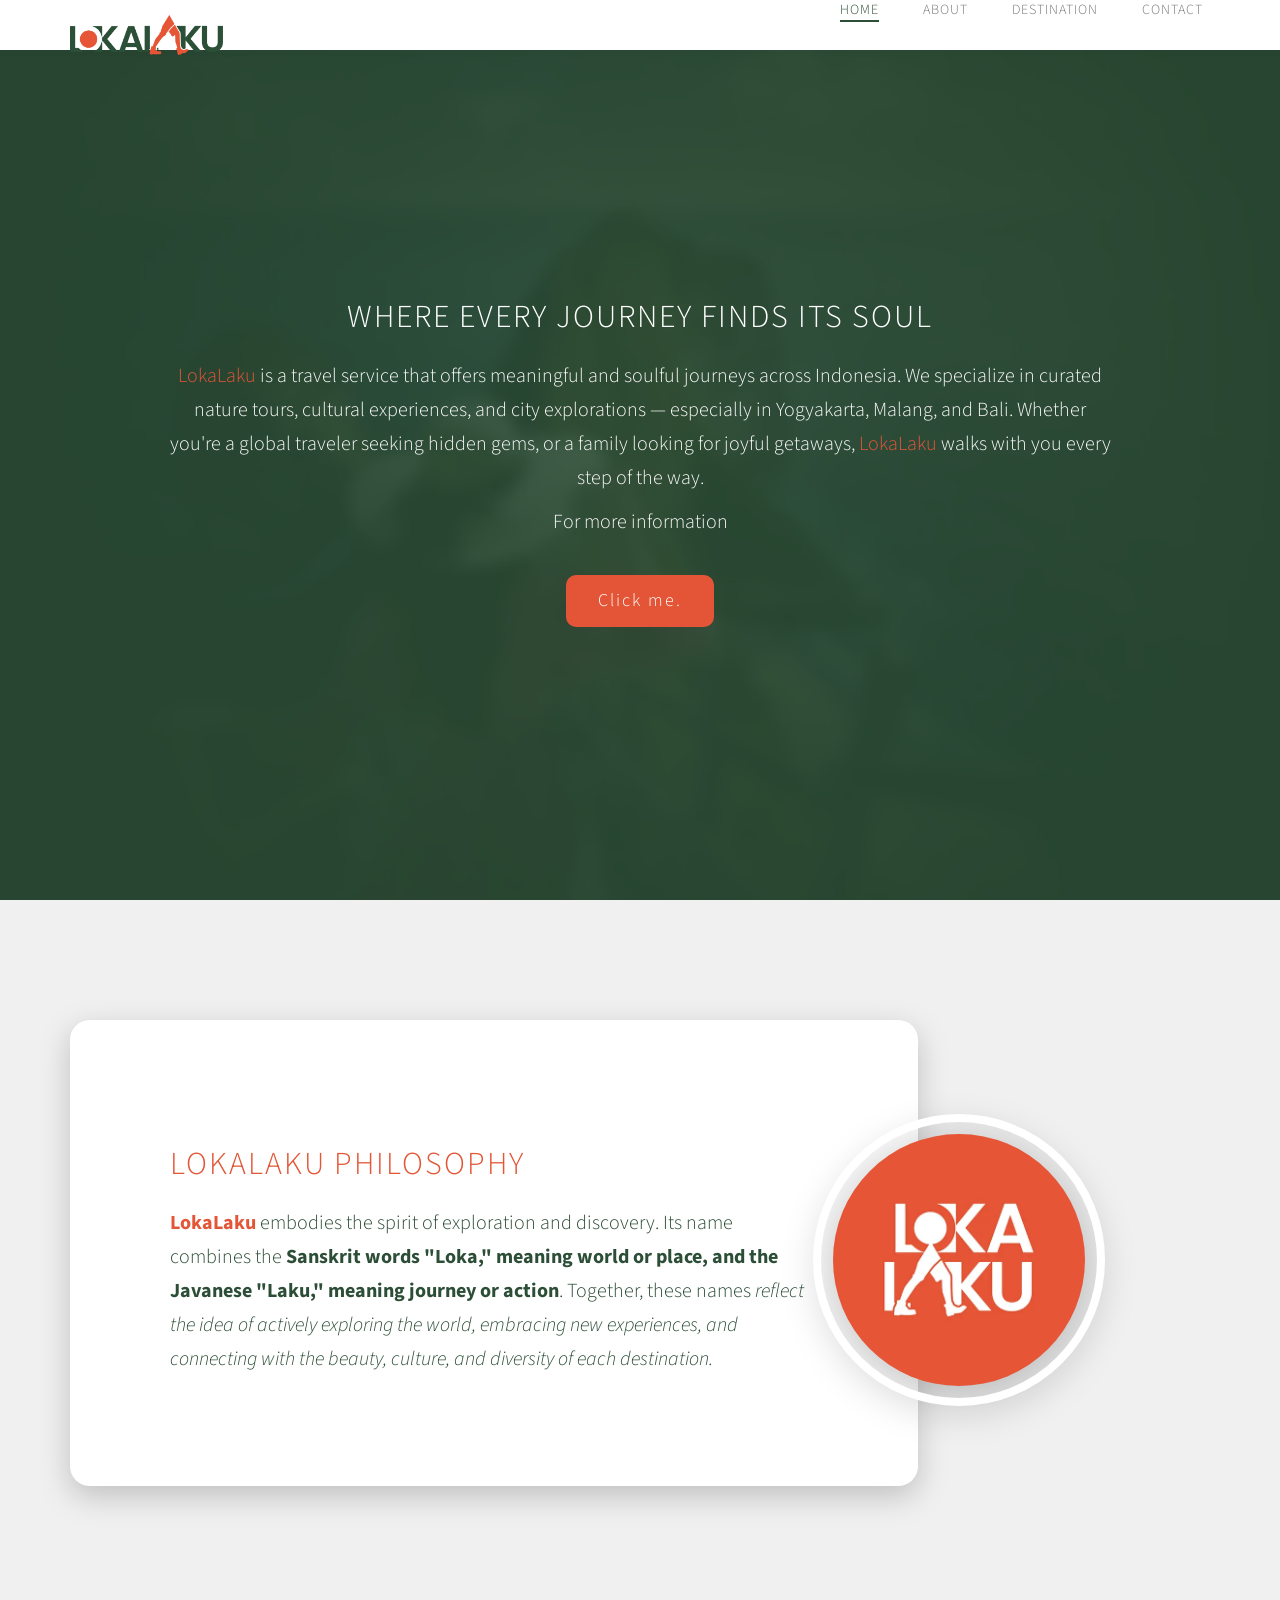
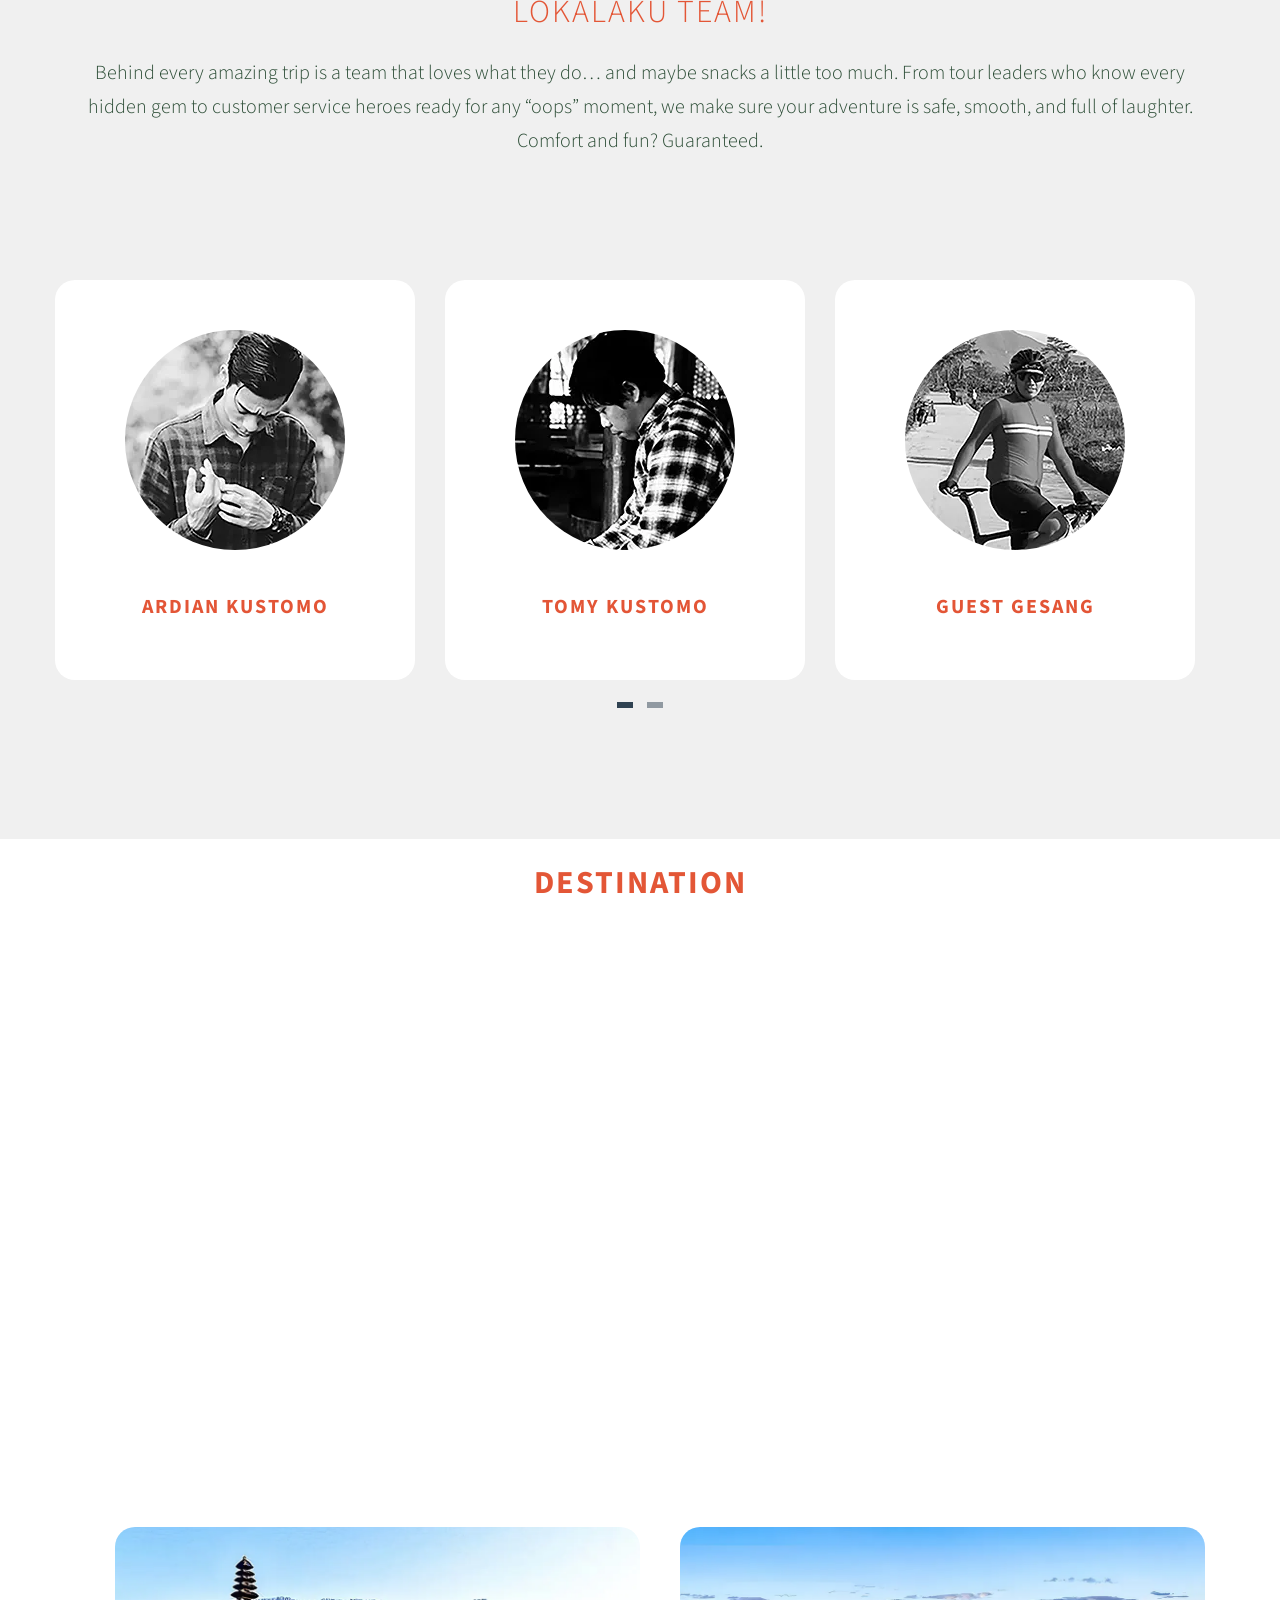
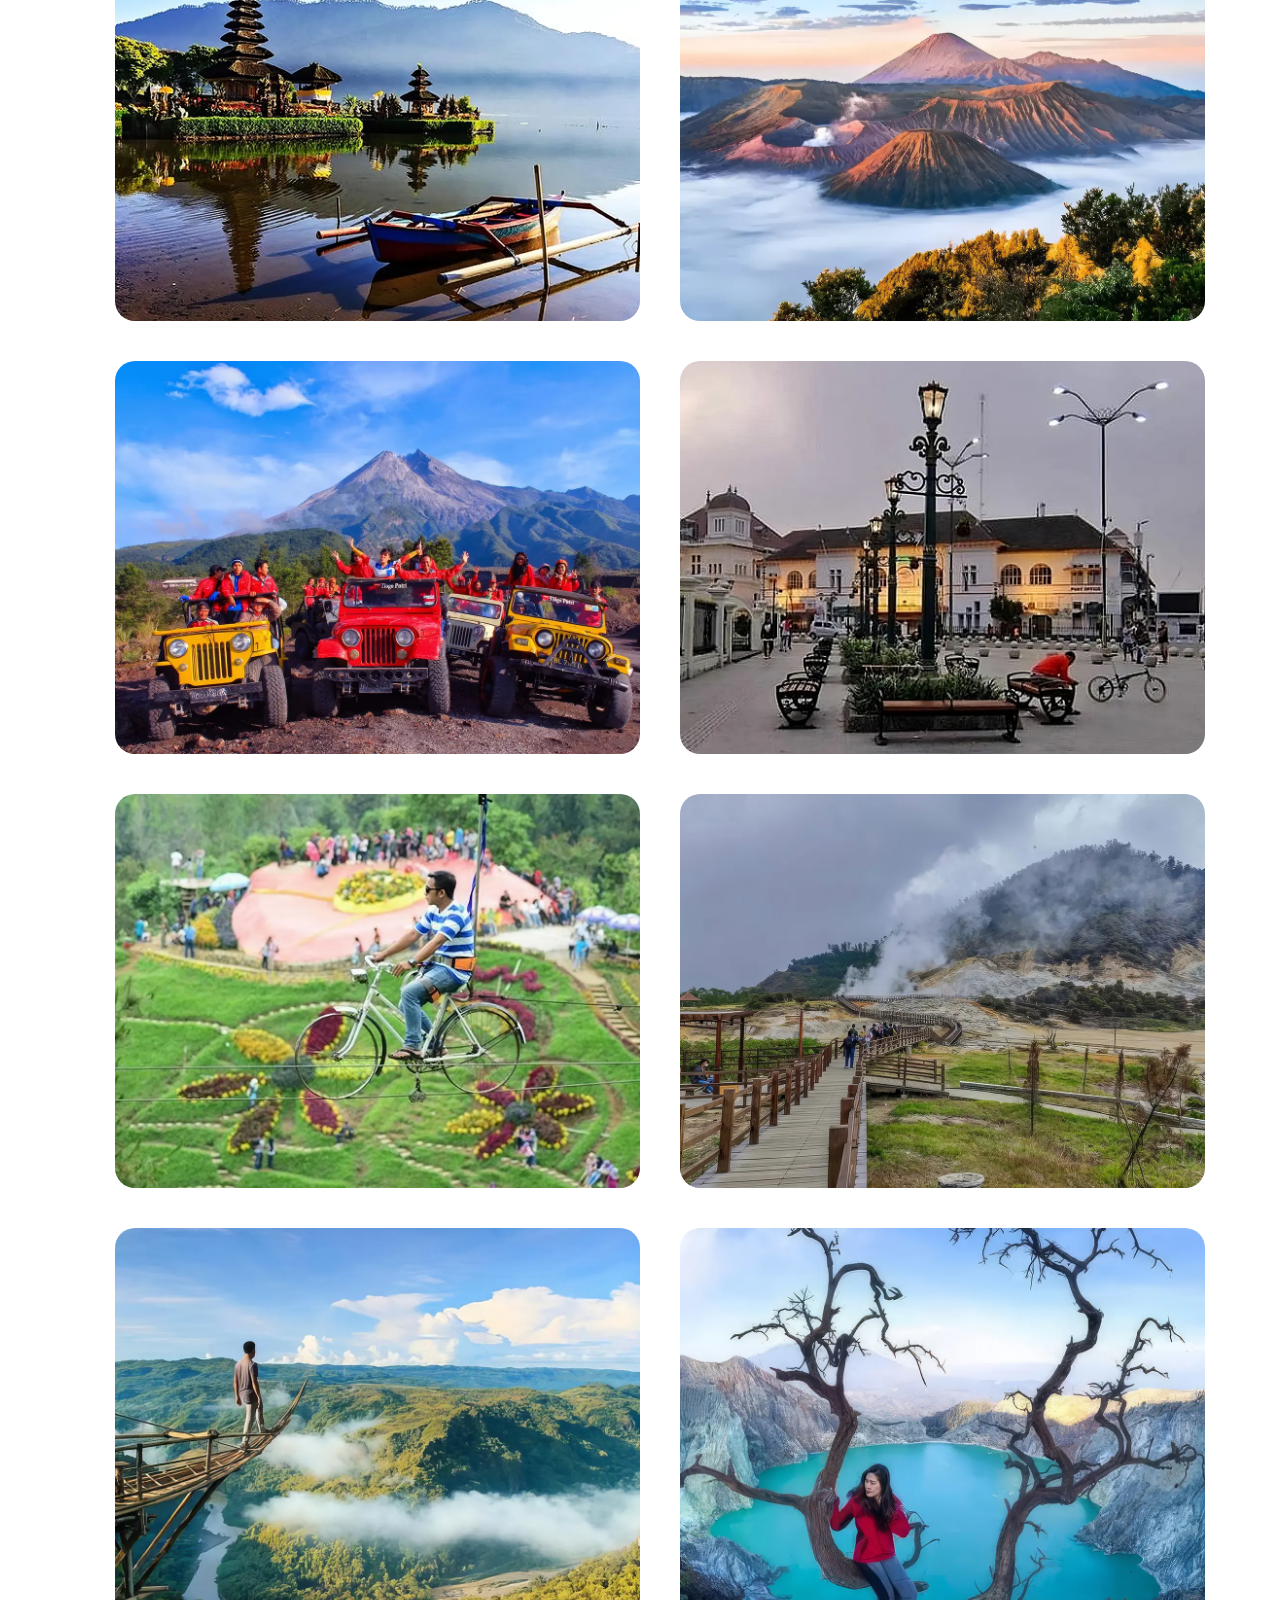
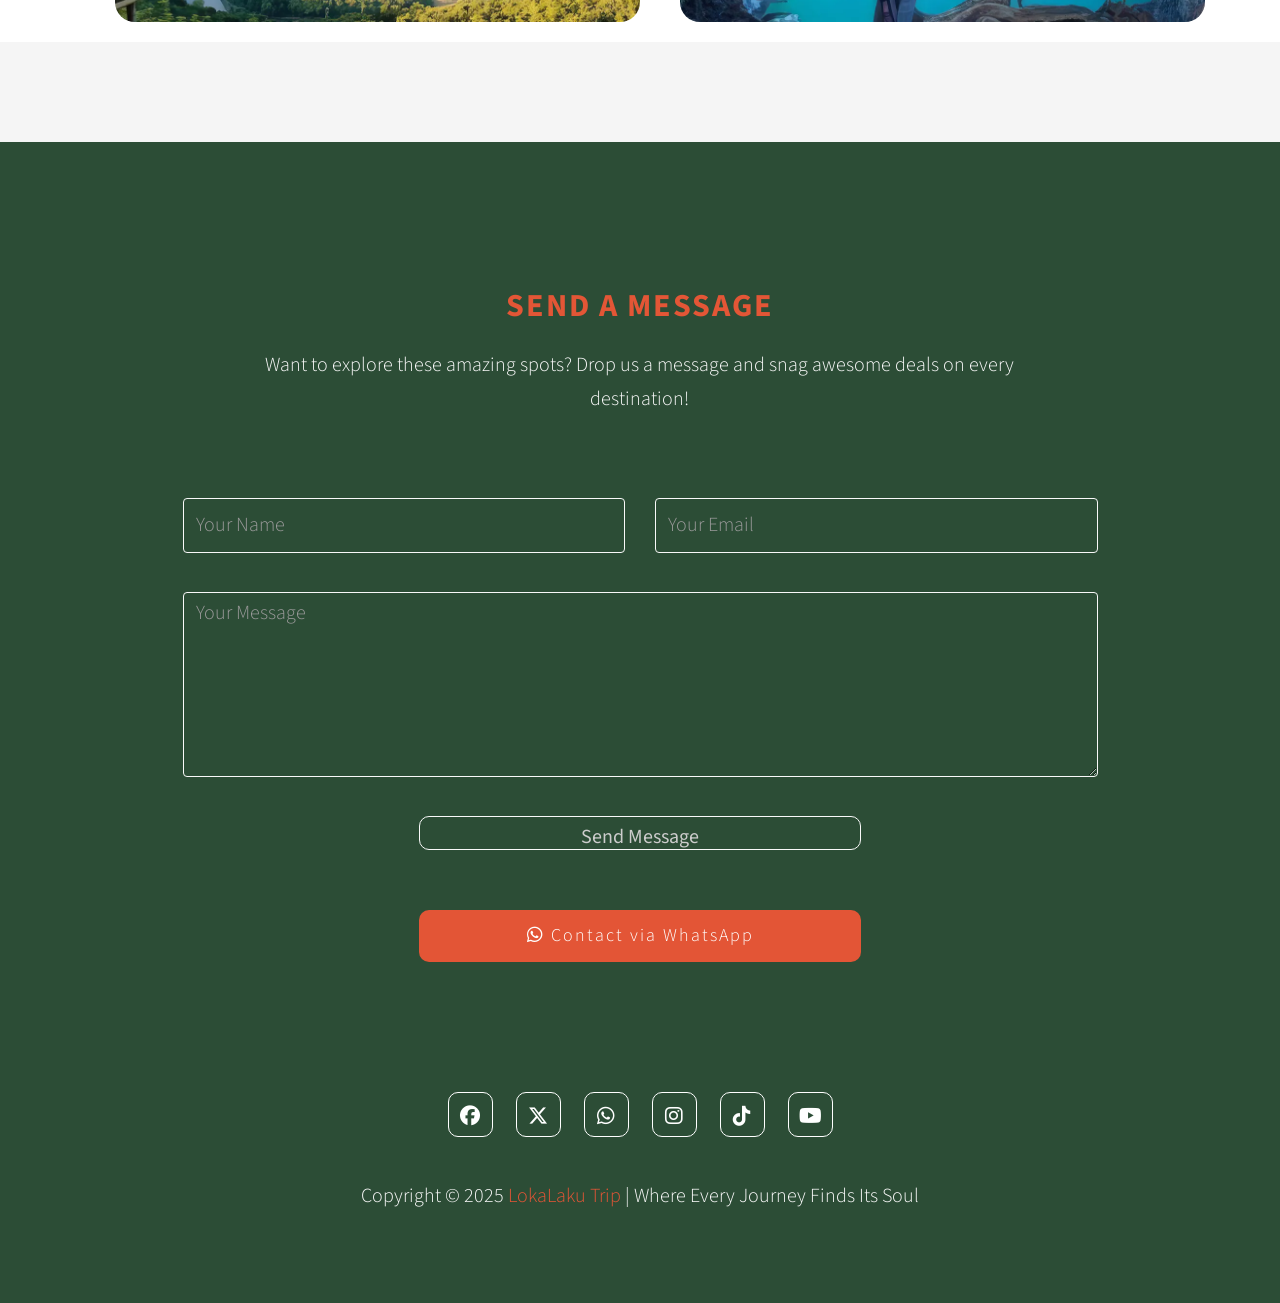
==== commit d486f709: "Update index.html" ====
--- a/index.html
+++ b/index.html
@@ -163,6 +163,11 @@
             display: block;
             width: 80%;
             margin: 20px auto 0 auto;
+            text-align: center;
+        }
+        .ad-container {
+            padding: 40px 0;
+            background-color: #f5f5f5; /* Memberi sedikit latar belakang berbeda */
             text-align: center;
         }
     </style>
@@ -441,6 +446,29 @@
             </div>
         </div>
     </section>
+
+    <section class="ad-container">
+        <div class="container">
+            <ins class="adsbygoogle"
+                 style="display:block"
+                 data-ad-client="ca-pub-2226407434436295"
+                 data-ad-slot="3188977878"
+                 data-ad-format="auto"
+                 data-full-width-responsive="true"></ins>
+            <script>
+                 (adsbygoogle = window.adsbygoogle || []).push({});
+            </script>
+            <br> <ins class="adsbygoogle"
+                 style="display:block; text-align:center;"
+                 data-ad-layout="in-article"
+                 data-ad-format="fluid"
+                 data-ad-client="ca-pub-2226407434436295"
+                 data-ad-slot="4007235523"></ins>
+            <script>
+                 (adsbygoogle = window.adsbygoogle || []).push({});
+            </script>
+        </div>
+    </section>
     <section id="contact">
         <div class="container">
             <div class="row">
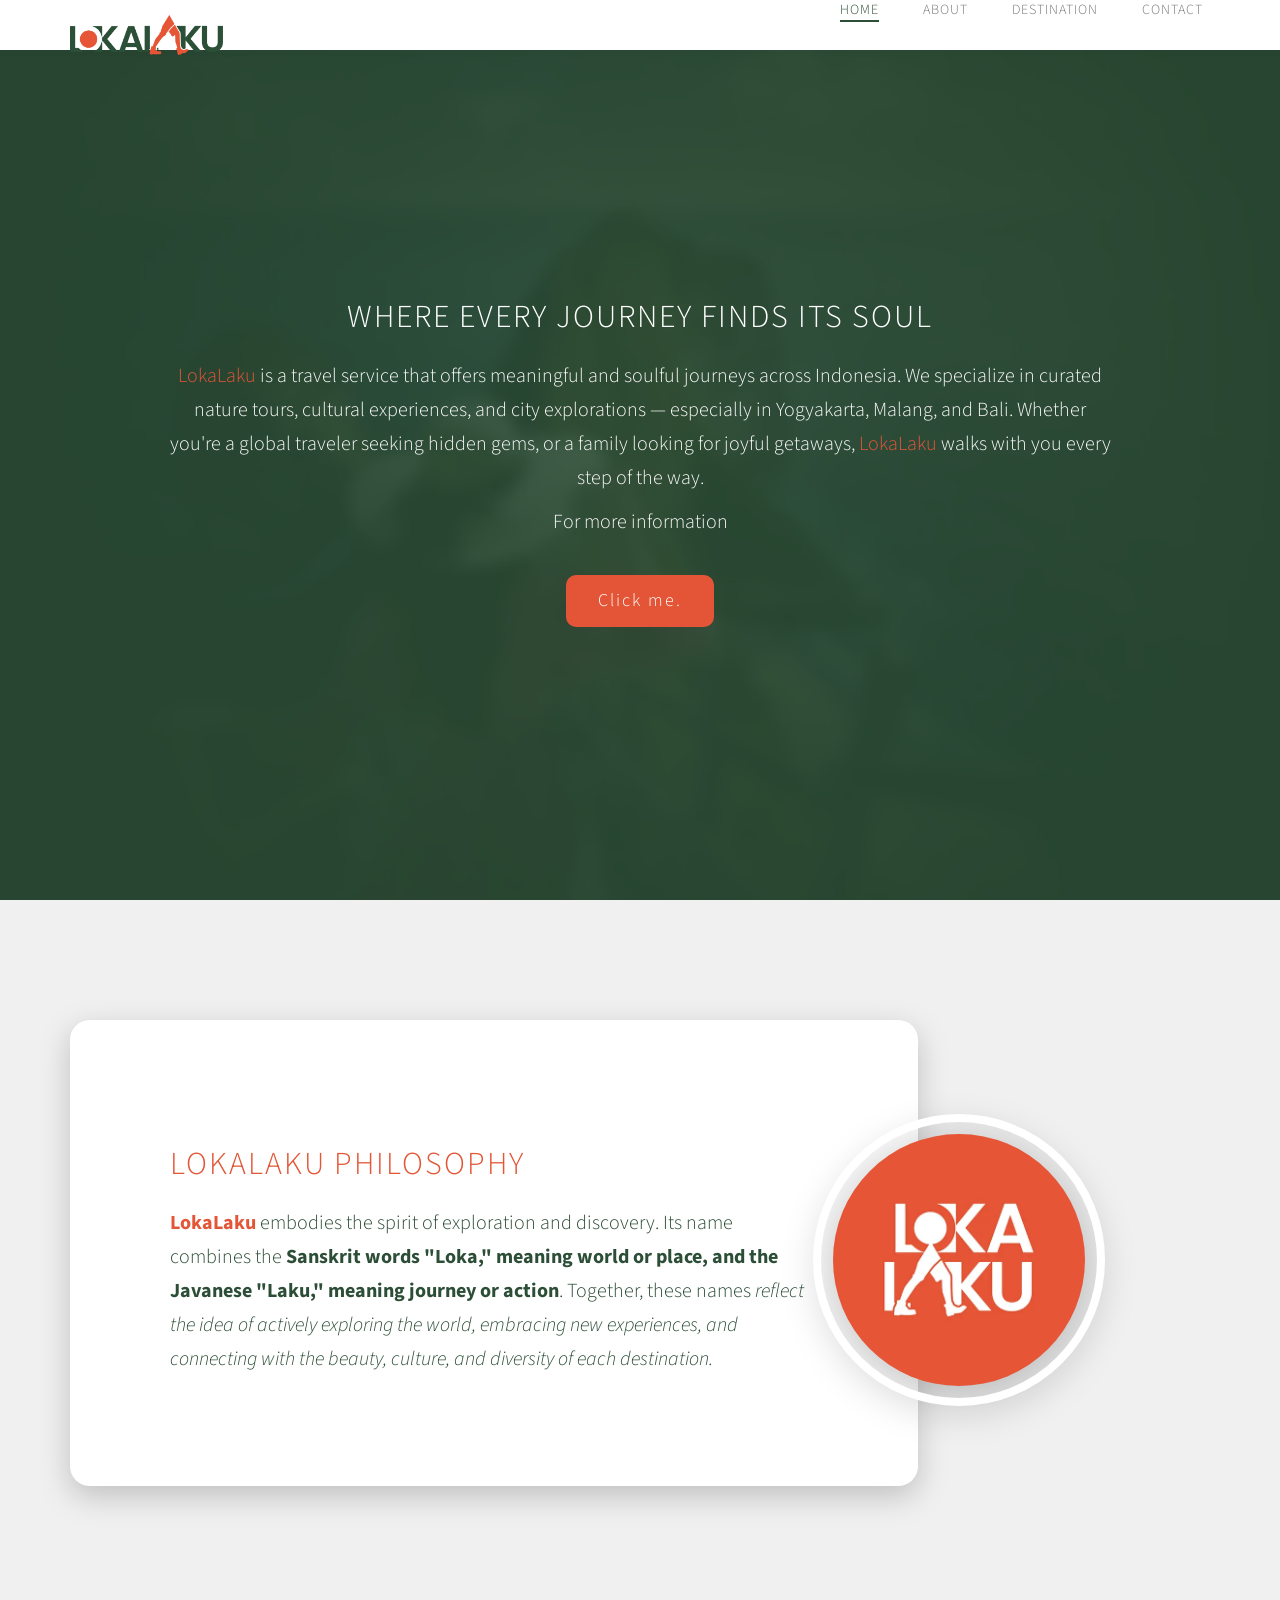
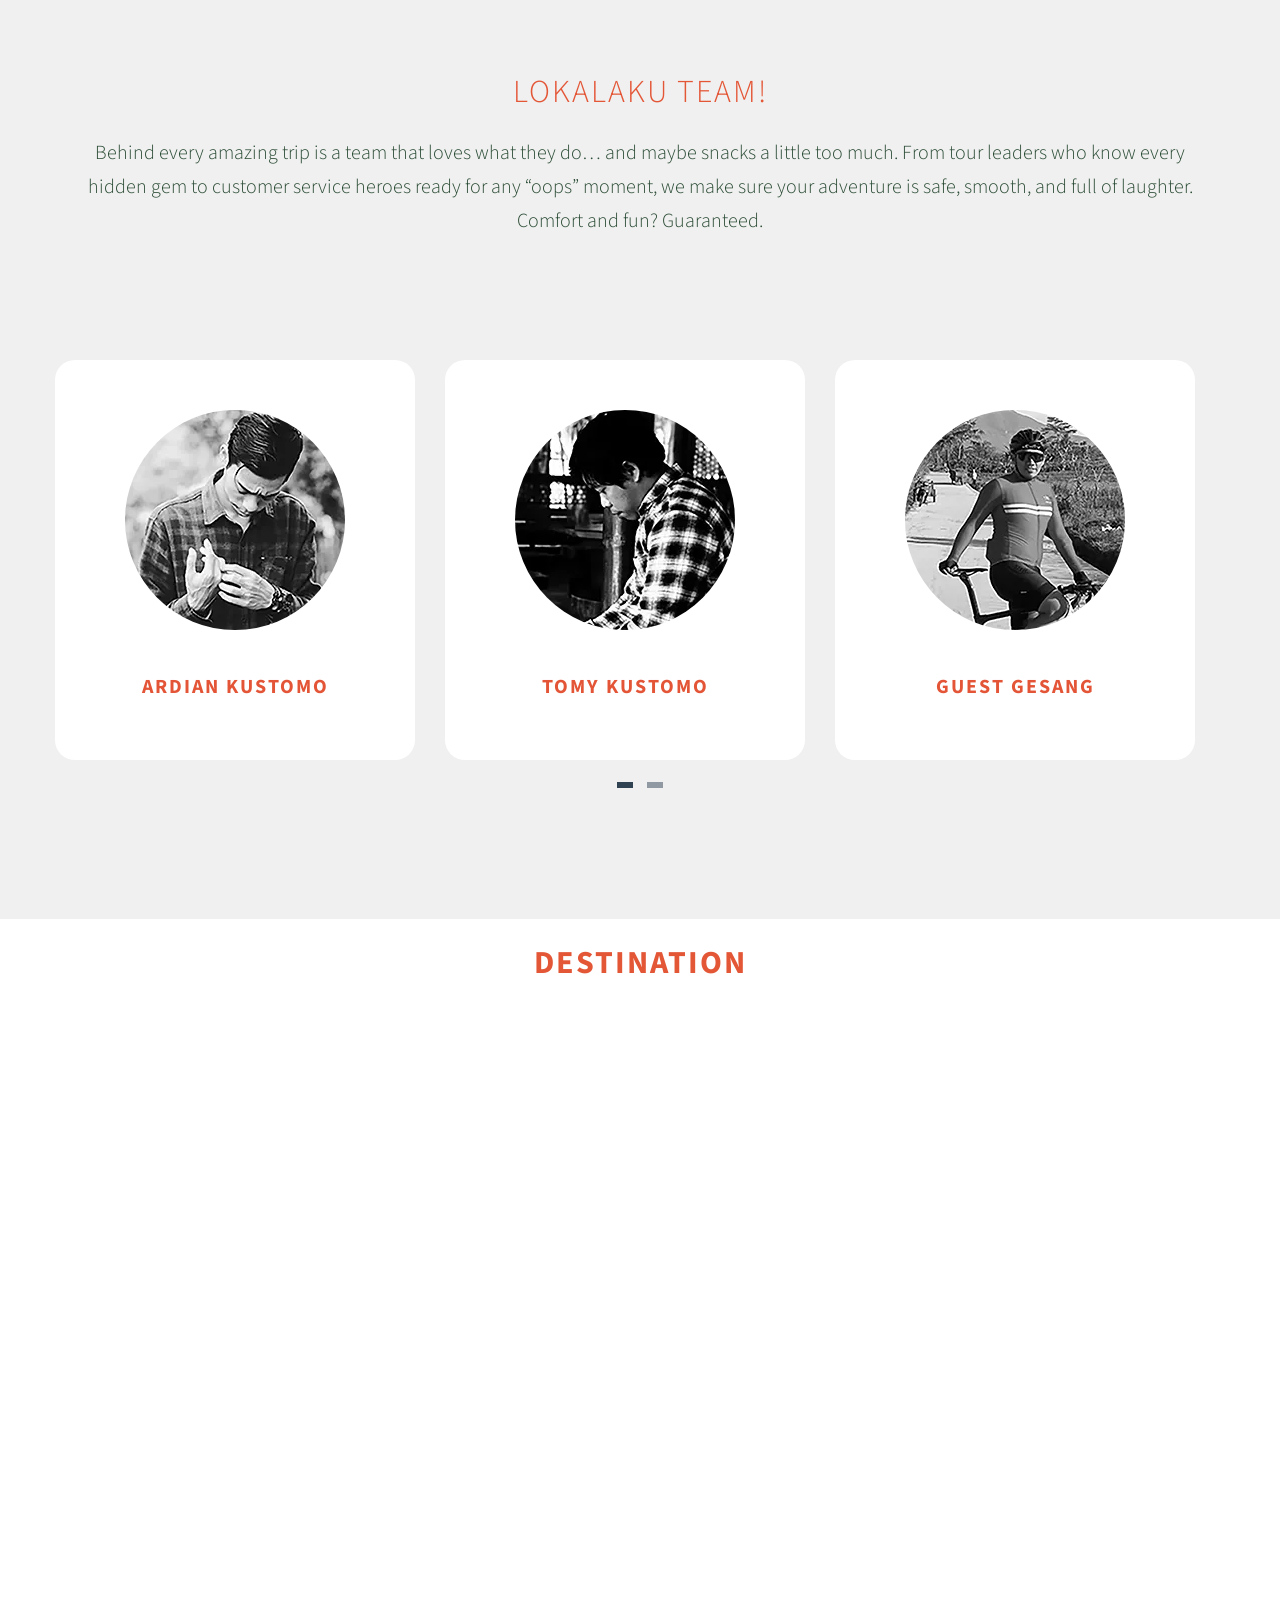
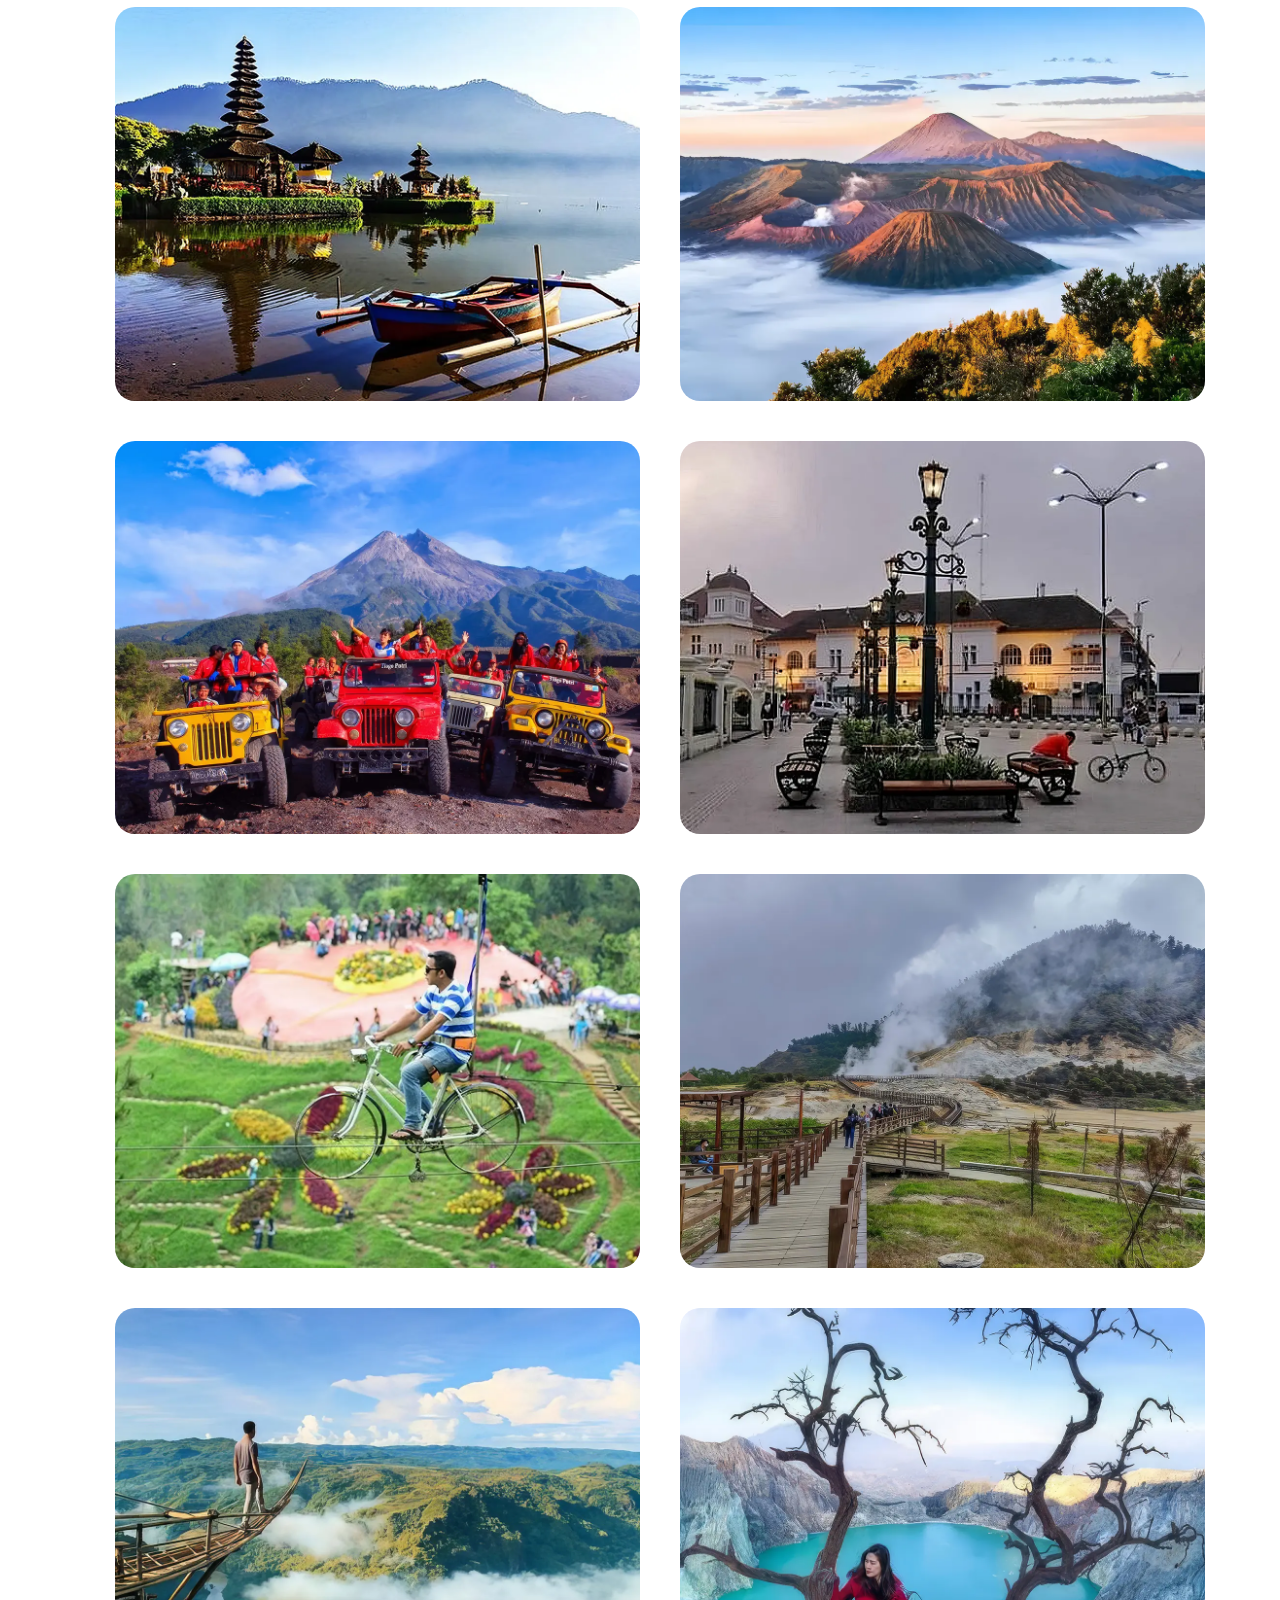
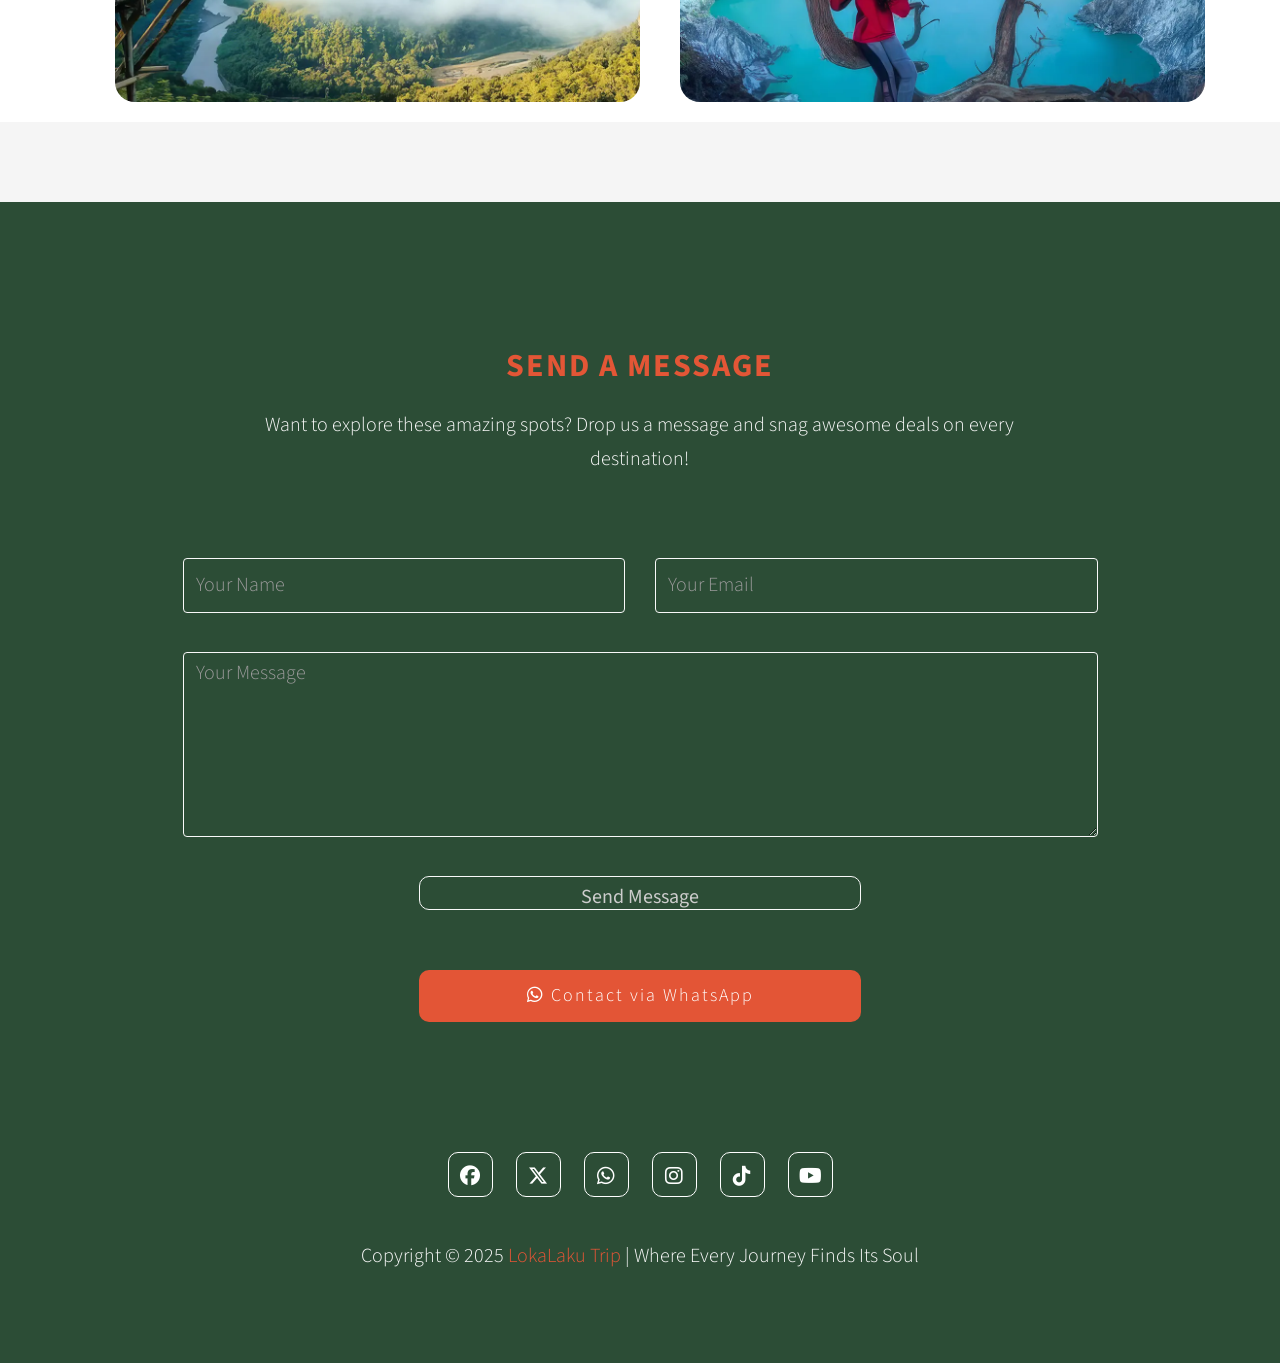
==== commit e8aa4c63: "Update index.html" ====
--- a/index.html
+++ b/index.html
@@ -167,8 +167,10 @@
         }
         .ad-container {
             padding: 40px 0;
+            text-align: center;
+        }
+        .ad-container-background {
             background-color: #f5f5f5; /* Memberi sedikit latar belakang berbeda */
-            text-align: center;
         }
     </style>
 </head>
@@ -226,6 +228,18 @@
             <div class="col-md-3 col-sm-4 wow fadeInUp about-img" data-wow-delay="0.6s" style="margin-top: 60px;">
                 <img alt="Tim LokaLaku Trip" class="img-responsive img-circle" loading="lazy" src="images/about-img.webp"/>
             </div>
+        </div>
+
+        <div class="ad-container">
+            <ins class="adsbygoogle"
+                 style="display:block; text-align:center;"
+                 data-ad-layout="in-article"
+                 data-ad-format="fluid"
+                 data-ad-client="ca-pub-2226407434436295"
+                 data-ad-slot="4007235523"></ins>
+            <script>
+                 (adsbygoogle = window.adsbygoogle || []).push({});
+            </script>
         </div>
         <div class="row">
             <div class="col-md-12 col-sm-12 wow fadeInUp" data-wow-delay="0.3s">
@@ -447,7 +461,7 @@
         </div>
     </section>
 
-    <section class="ad-container">
+    <section class="ad-container ad-container-background">
         <div class="container">
             <ins class="adsbygoogle"
                  style="display:block"
@@ -455,15 +469,6 @@
                  data-ad-slot="3188977878"
                  data-ad-format="auto"
                  data-full-width-responsive="true"></ins>
-            <script>
-                 (adsbygoogle = window.adsbygoogle || []).push({});
-            </script>
-            <br> <ins class="adsbygoogle"
-                 style="display:block; text-align:center;"
-                 data-ad-layout="in-article"
-                 data-ad-format="fluid"
-                 data-ad-client="ca-pub-2226407434436295"
-                 data-ad-slot="4007235523"></ins>
             <script>
                  (adsbygoogle = window.adsbygoogle || []).push({});
             </script>
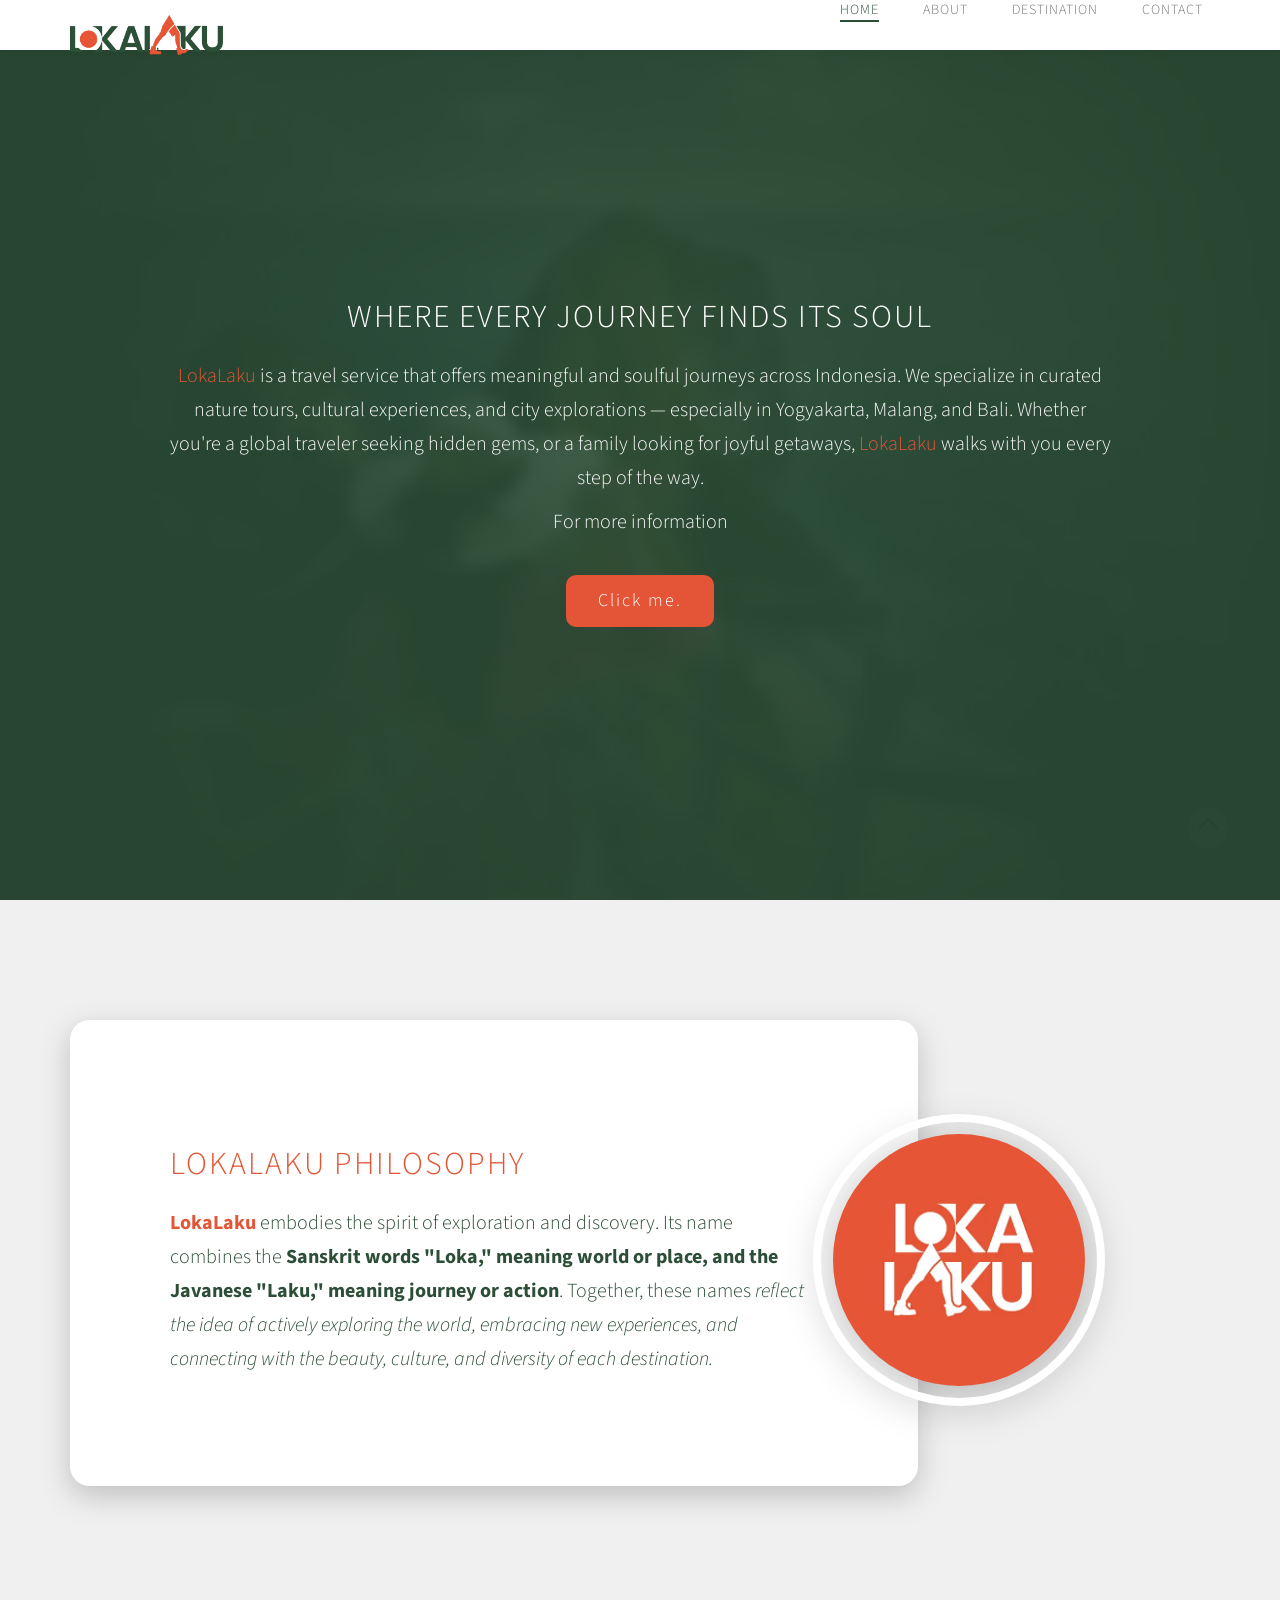
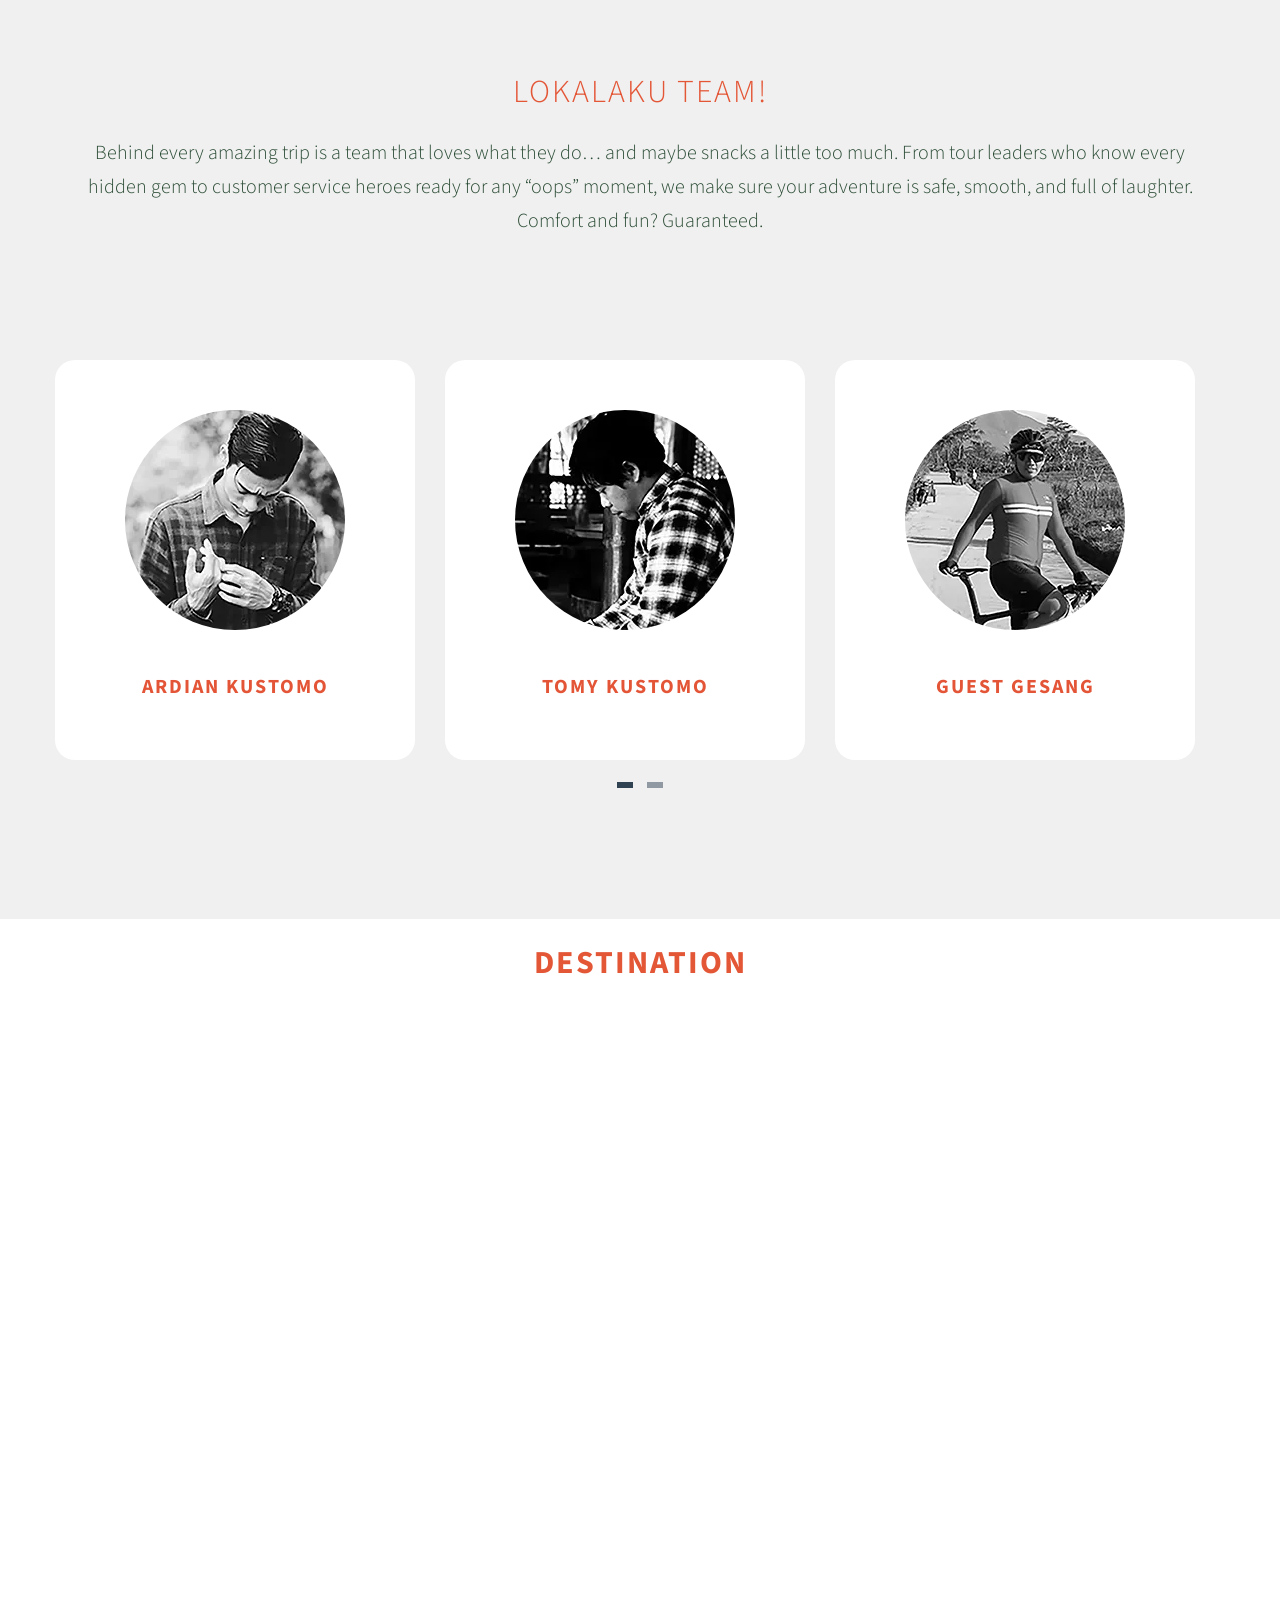
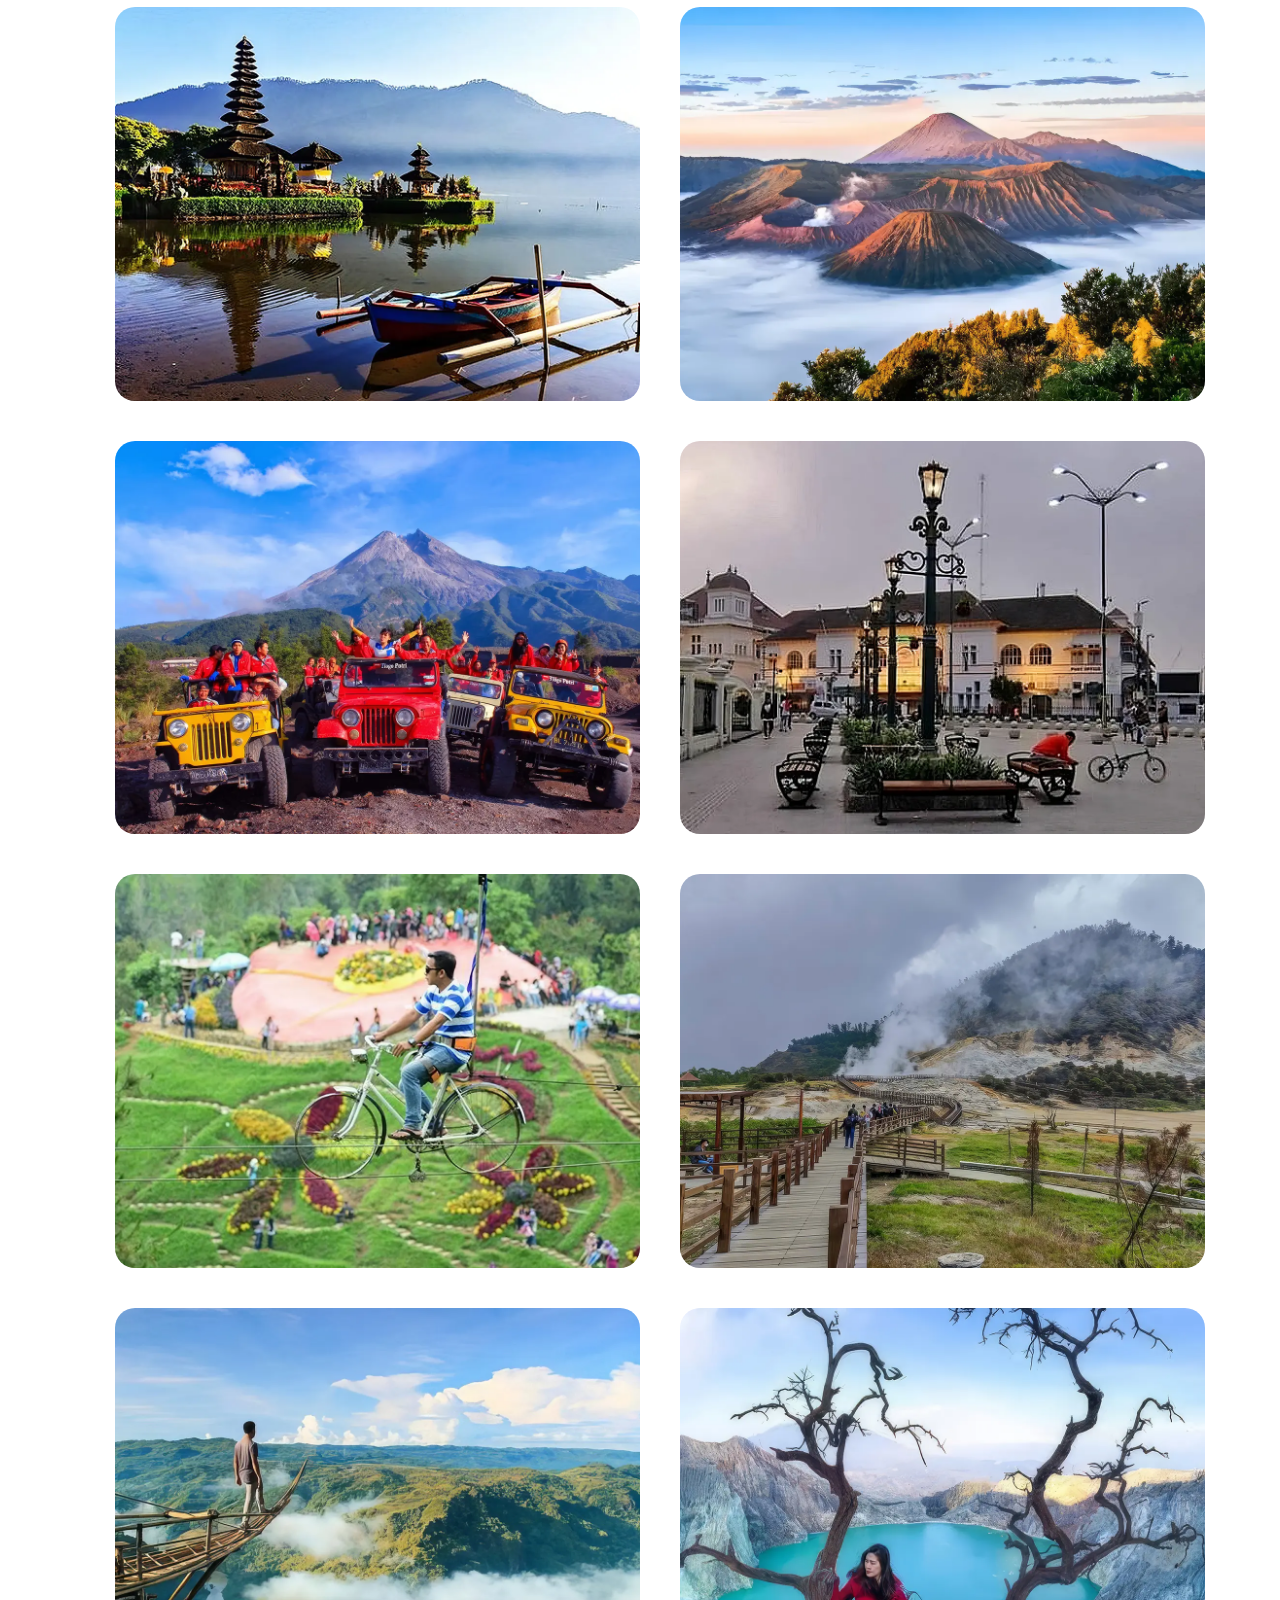
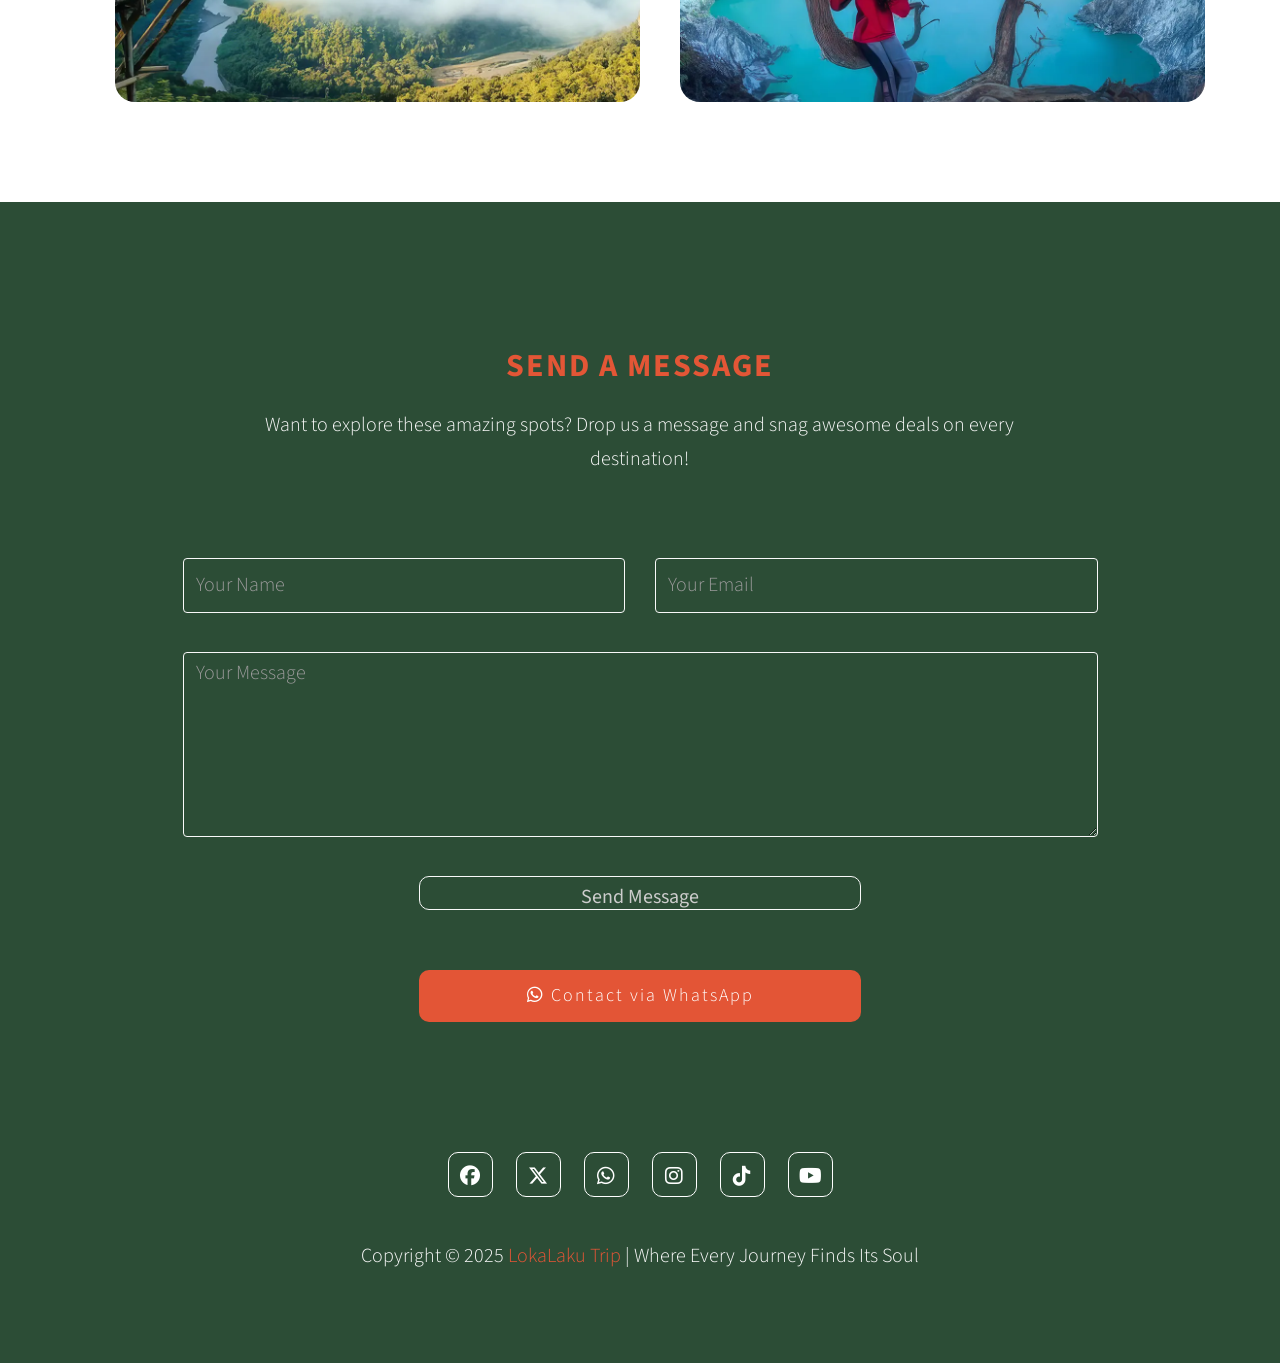
==== commit c9d3209a: "Update index.html" ====
--- a/index.html
+++ b/index.html
@@ -169,9 +169,6 @@
             padding: 40px 0;
             text-align: center;
         }
-        .ad-container-background {
-            background-color: #f5f5f5; /* Memberi sedikit latar belakang berbeda */
-        }
     </style>
 </head>
 
@@ -230,7 +227,7 @@
             </div>
         </div>
 
-        <div class="ad-container">
+        <section class="ad-container">
             <ins class="adsbygoogle"
                  style="display:block; text-align:center;"
                  data-ad-layout="in-article"
@@ -240,7 +237,7 @@
             <script>
                  (adsbygoogle = window.adsbygoogle || []).push({});
             </script>
-        </div>
+        </section>
         <div class="row">
             <div class="col-md-12 col-sm-12 wow fadeInUp" data-wow-delay="0.3s">
                 <div class="section-title text-center">
@@ -461,7 +458,7 @@
         </div>
     </section>
 
-    <section class="ad-container ad-container-background">
+    <section class="ad-container">
         <div class="container">
             <ins class="adsbygoogle"
                  style="display:block"
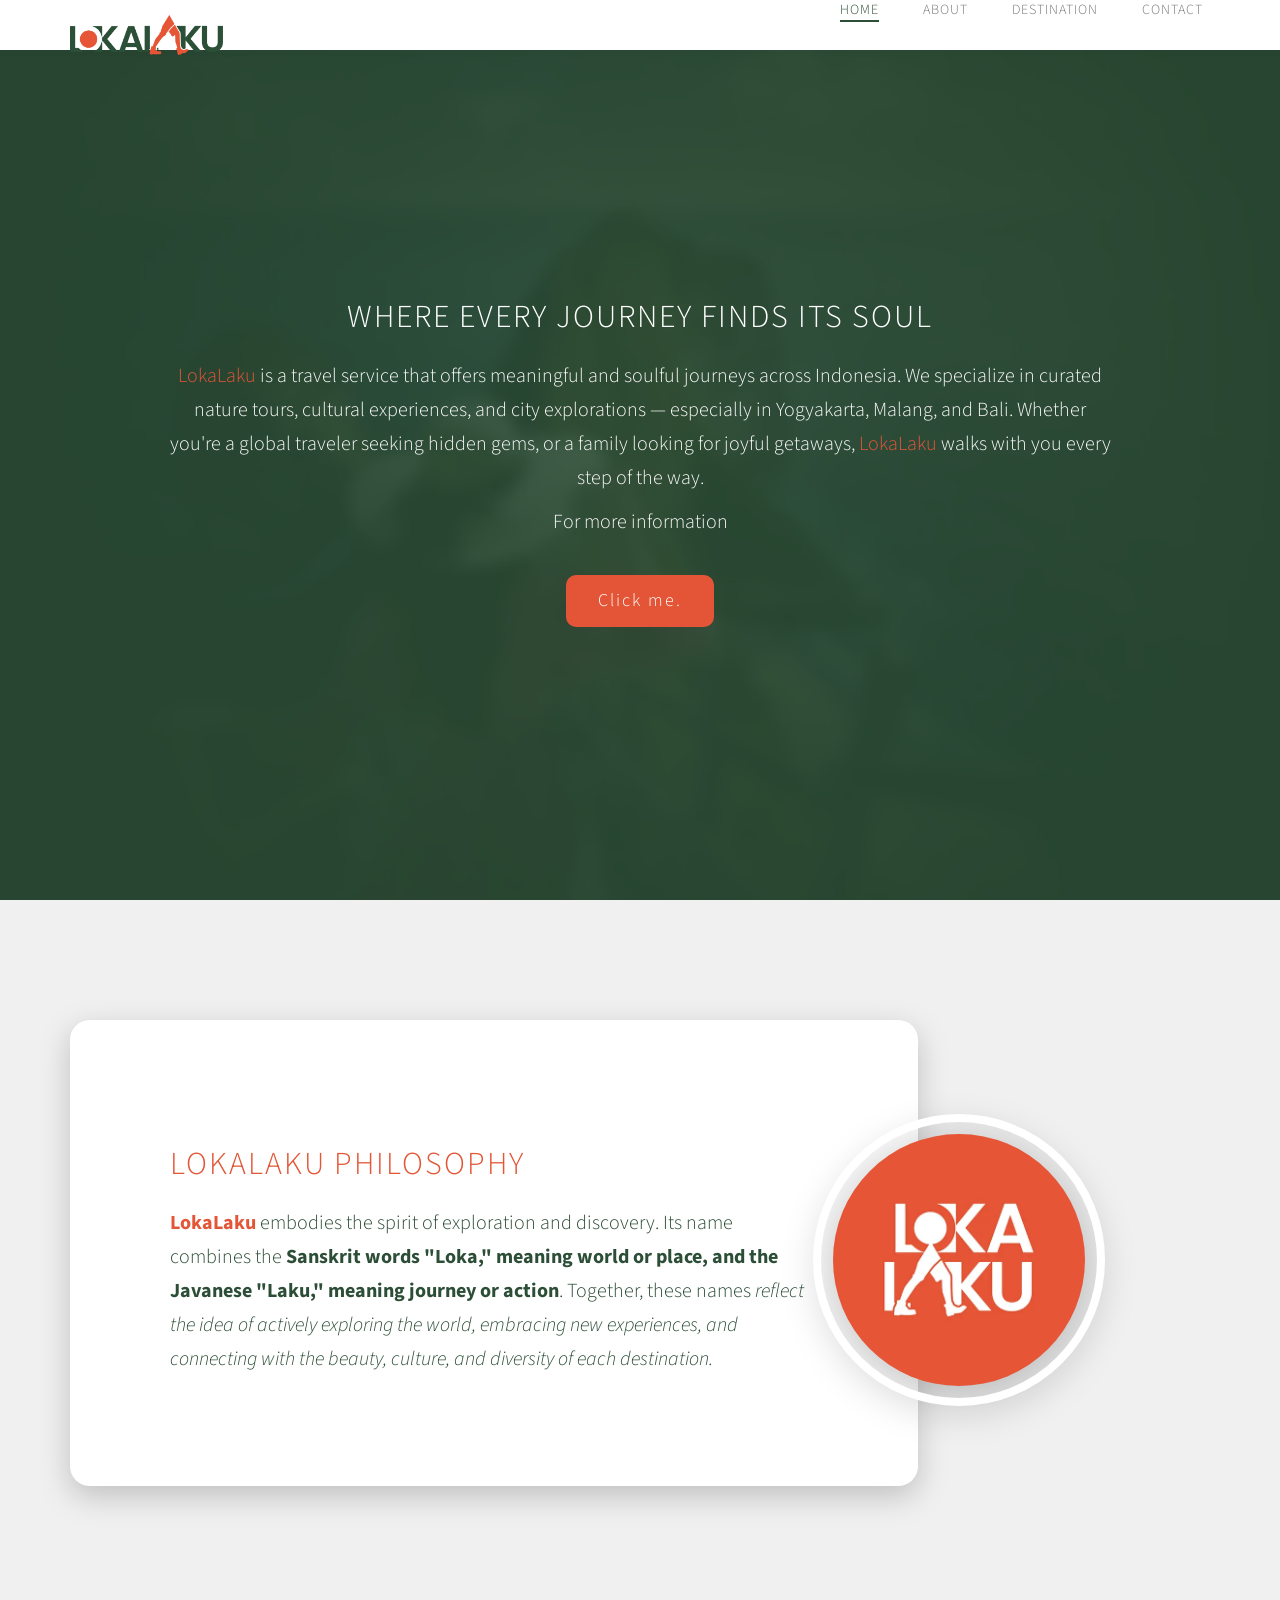
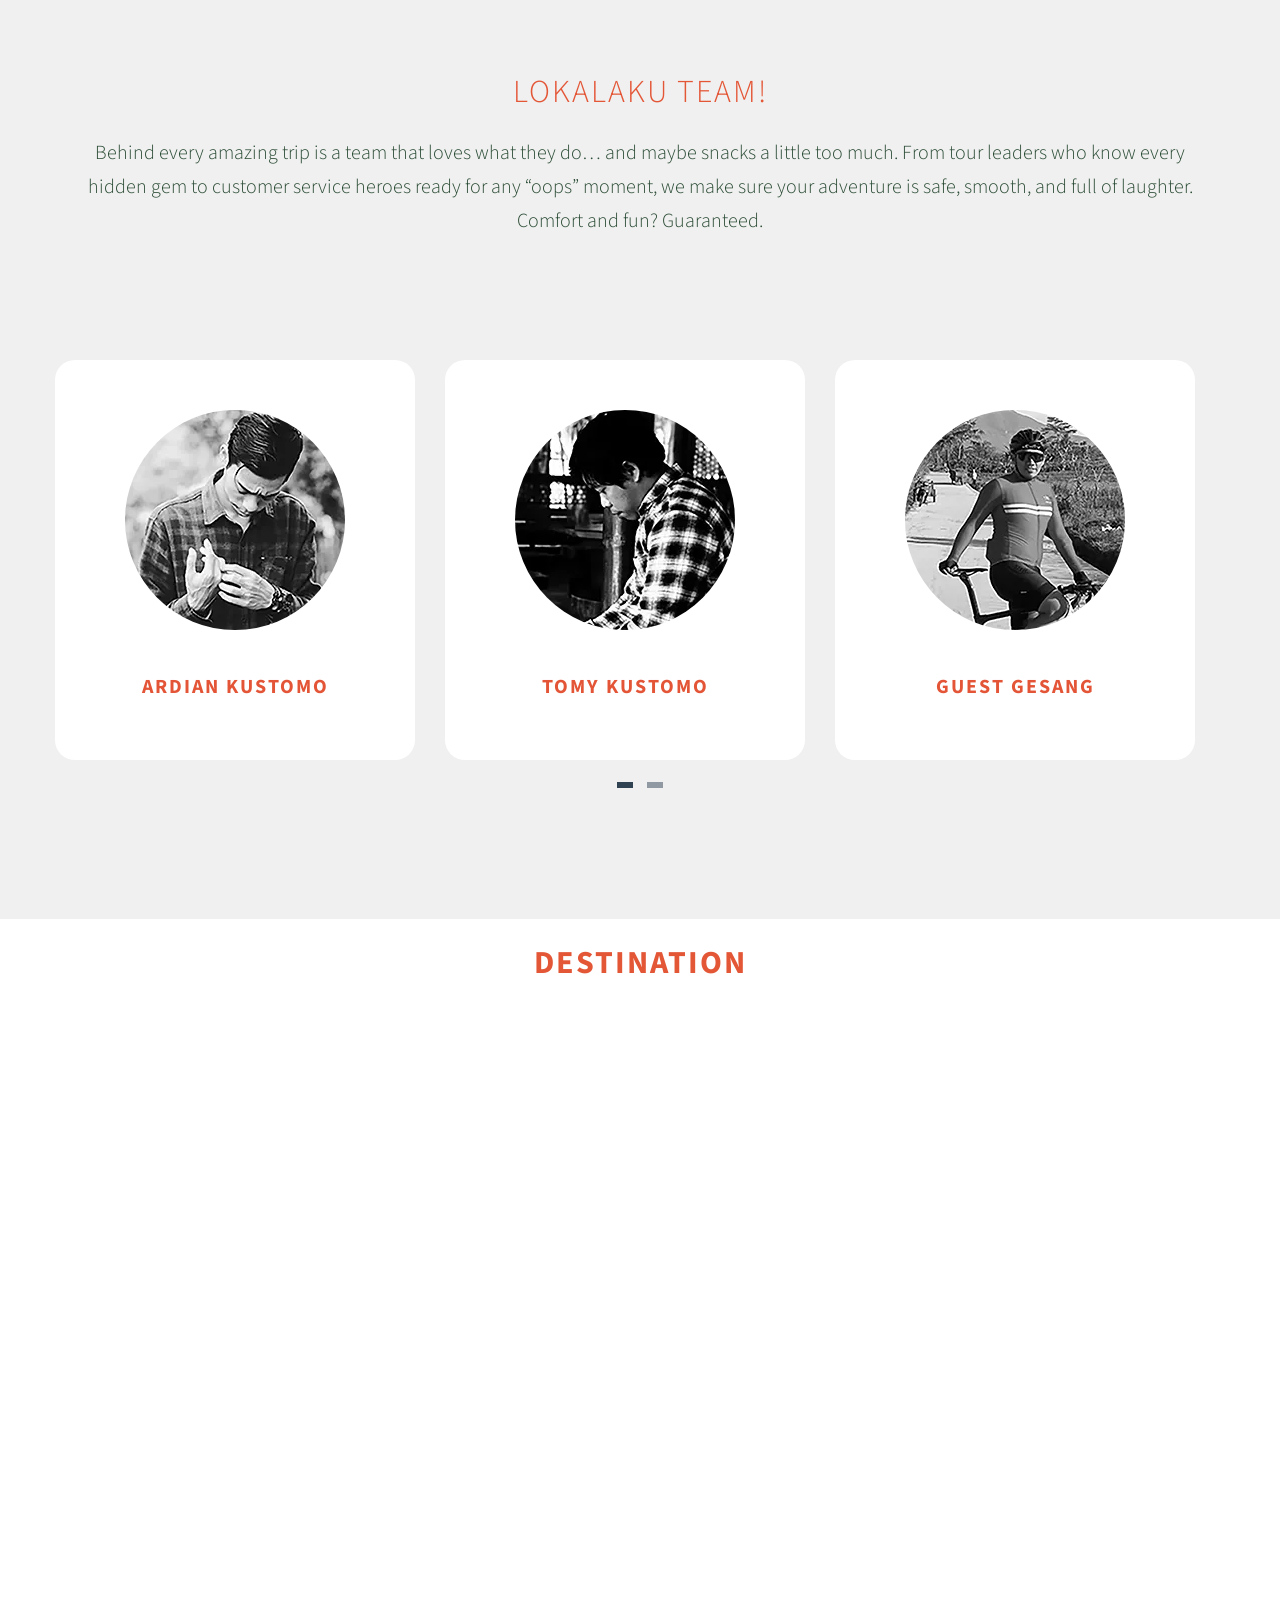
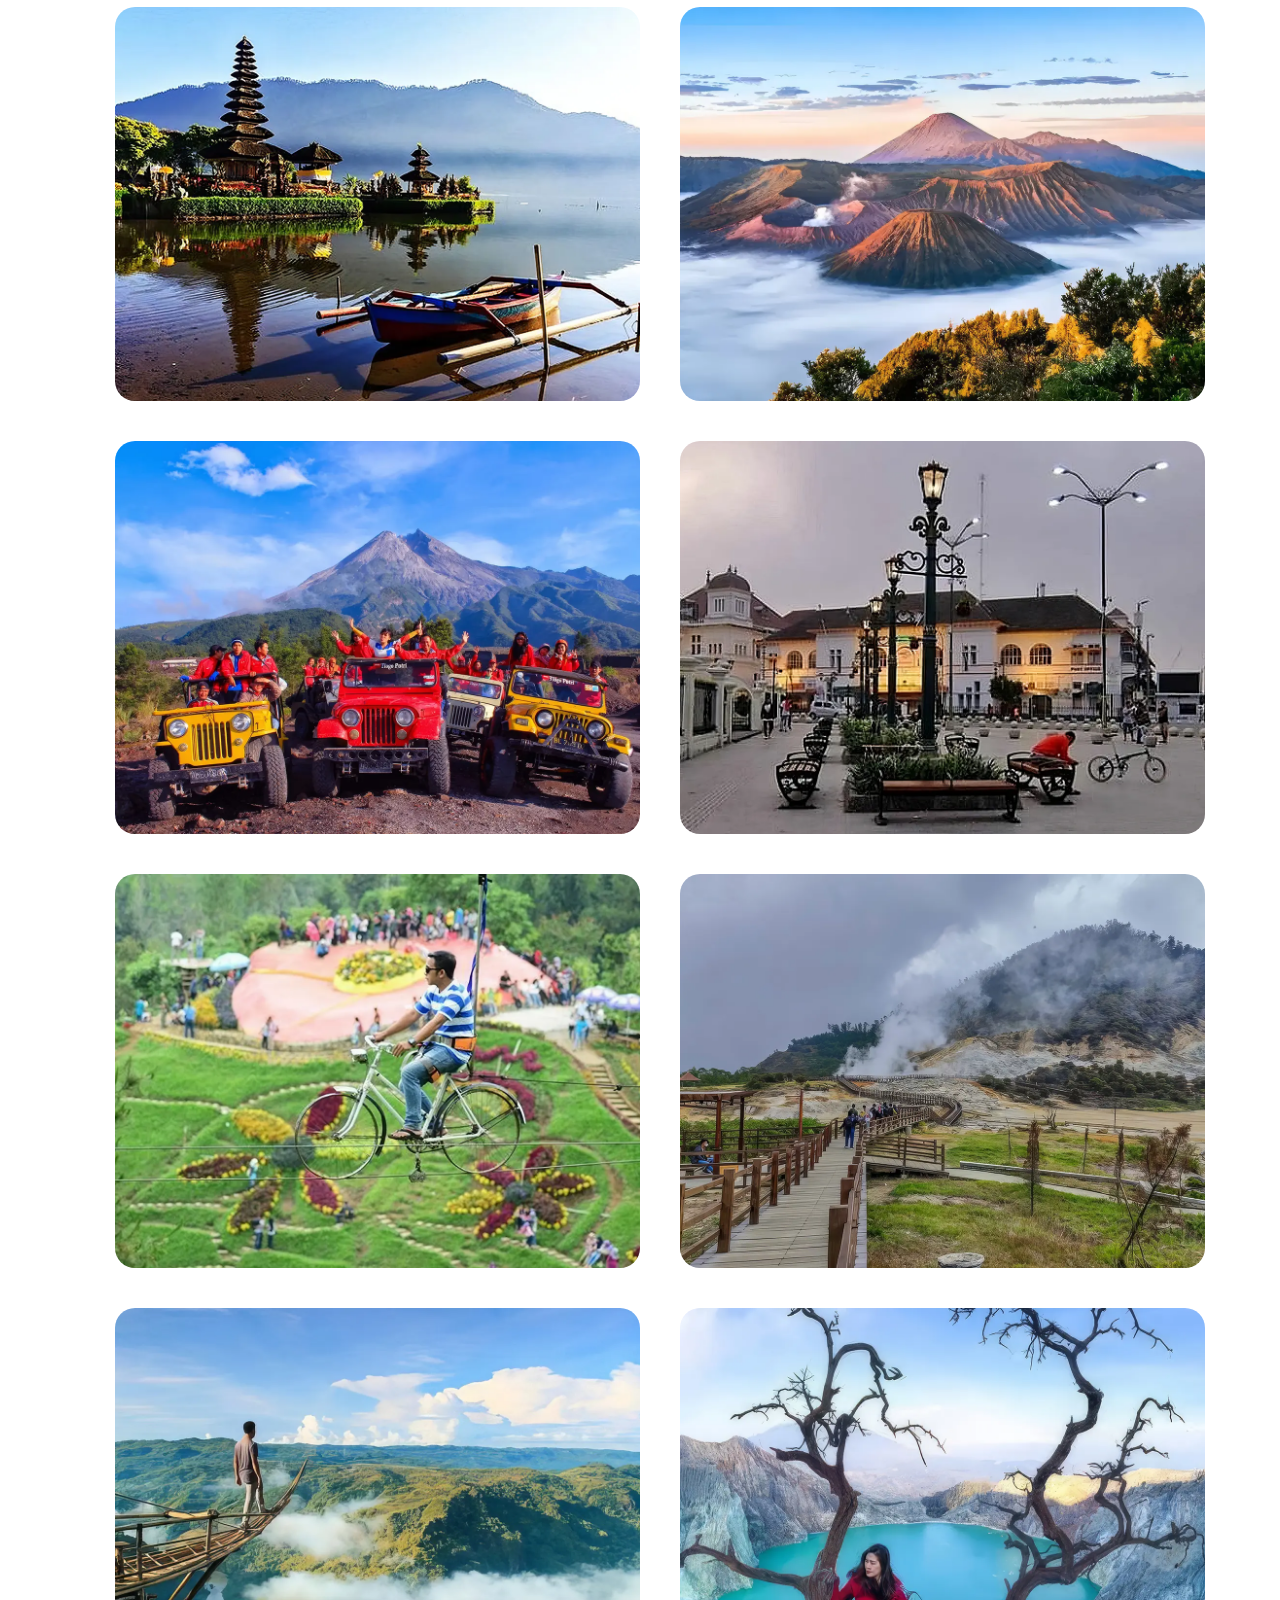
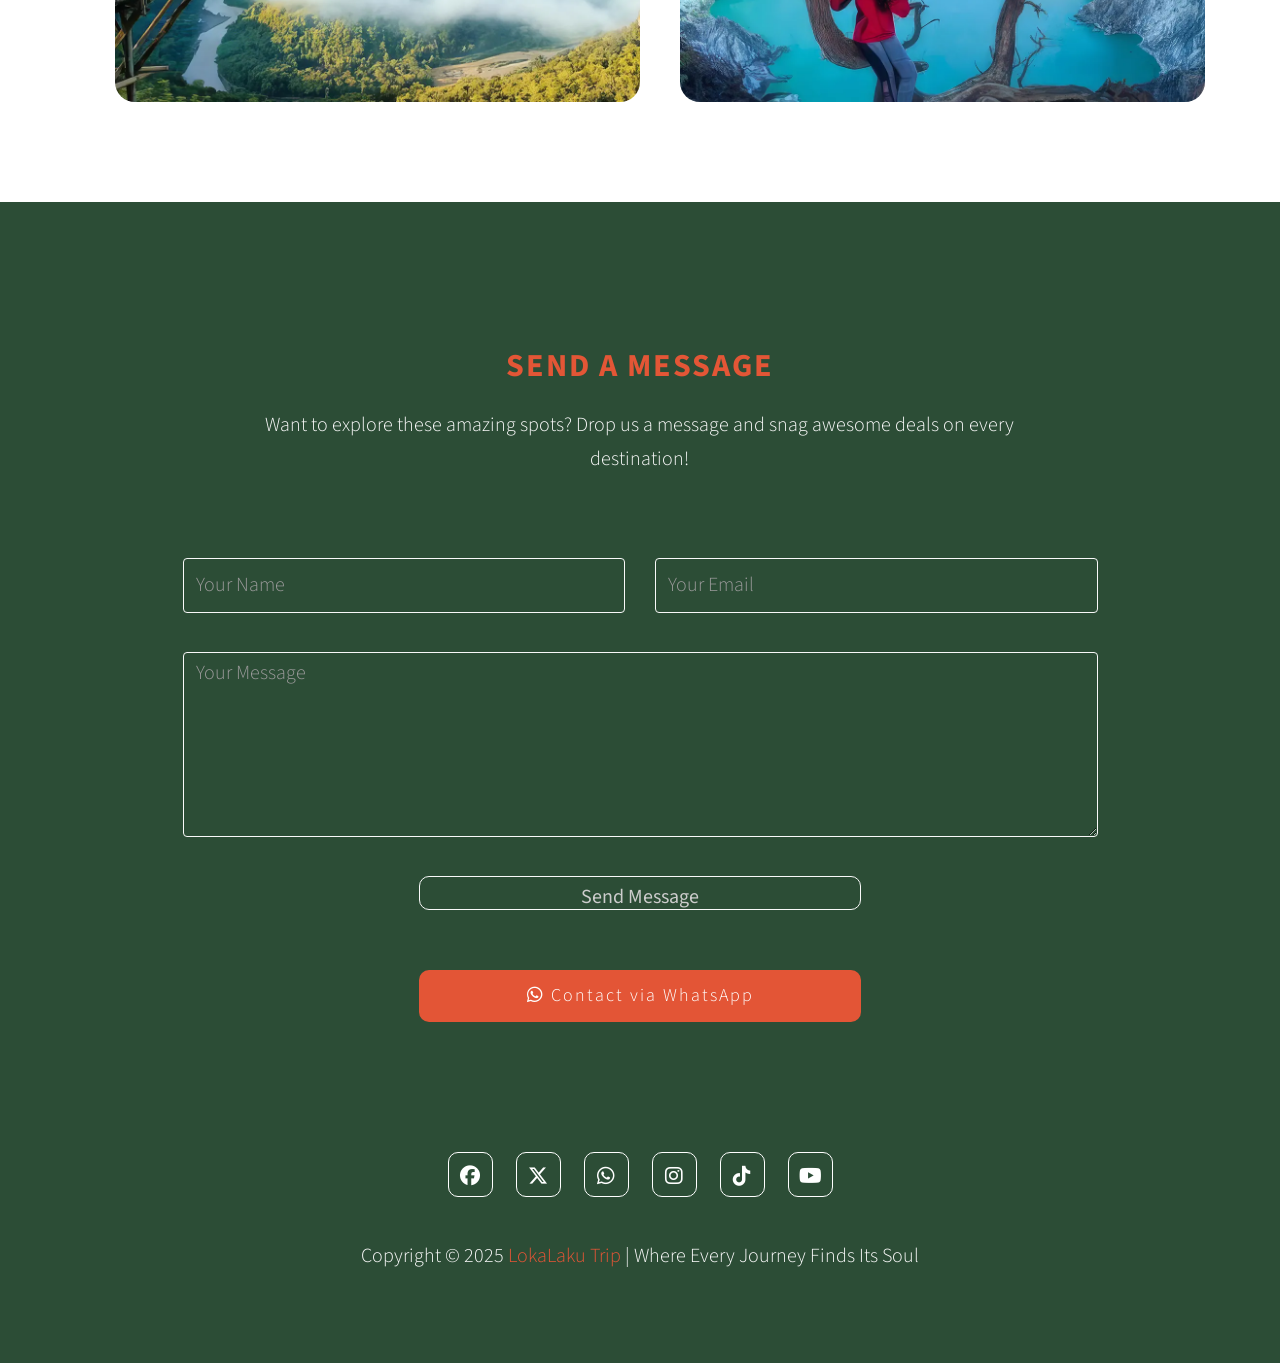
==== commit c6dfe15e: "Update index.html" ====
--- a/index.html
+++ b/index.html
@@ -8,6 +8,7 @@
     <title>LokaLaku Trip - Where Every Journey Finds Its Soul</title>
     <meta content="LokaLaku is a travel service that offers meaningful and soulful journeys across Indonesia. Discover open trips to Bali, Lombok, Malang, and more." name="description"/>
     <meta content="LokaLaku Trip, open trip Indonesia, travel Yogyakarta Bali, tour Lombok Malang, paket wisata murah, explore Nusantara" name="keywords"/>
+	
 
     <meta content="LokaLaku Trip - Where Every Journey Finds Its Soul" property="og:title"/>
     <meta content="LokaLaku is a travel service that offers meaningful and soulful journeys across Indonesia." property="og:description"/>
@@ -37,6 +38,16 @@
     <link rel="preconnect" href="https://fonts.googleapis.com">
     <link rel="preconnect" href="https://fonts.gstatic.com" crossorigin>
     <link href="https://fonts.googleapis.com/css?family=Source+Sans+Pro:400,700,300" rel="stylesheet"/>
+
+	<!-- Google tag (gtag.js) -->
+	<script async src="https://www.googletagmanager.com/gtag/js?id=G-Z46K39GWCG"></script>
+	<script>
+  		window.dataLayer = window.dataLayer || [];
+  		function gtag(){dataLayer.push(arguments);}
+  		gtag('js', new Date());
+
+  		gtag('config', 'G-Z46K39GWCG');
+	</script>
 
     <script async src="https://pagead2.googlesyndication.com/pagead/js/adsbygoogle.js?client=ca-pub-2226407434436295" crossorigin="anonymous"></script>
 
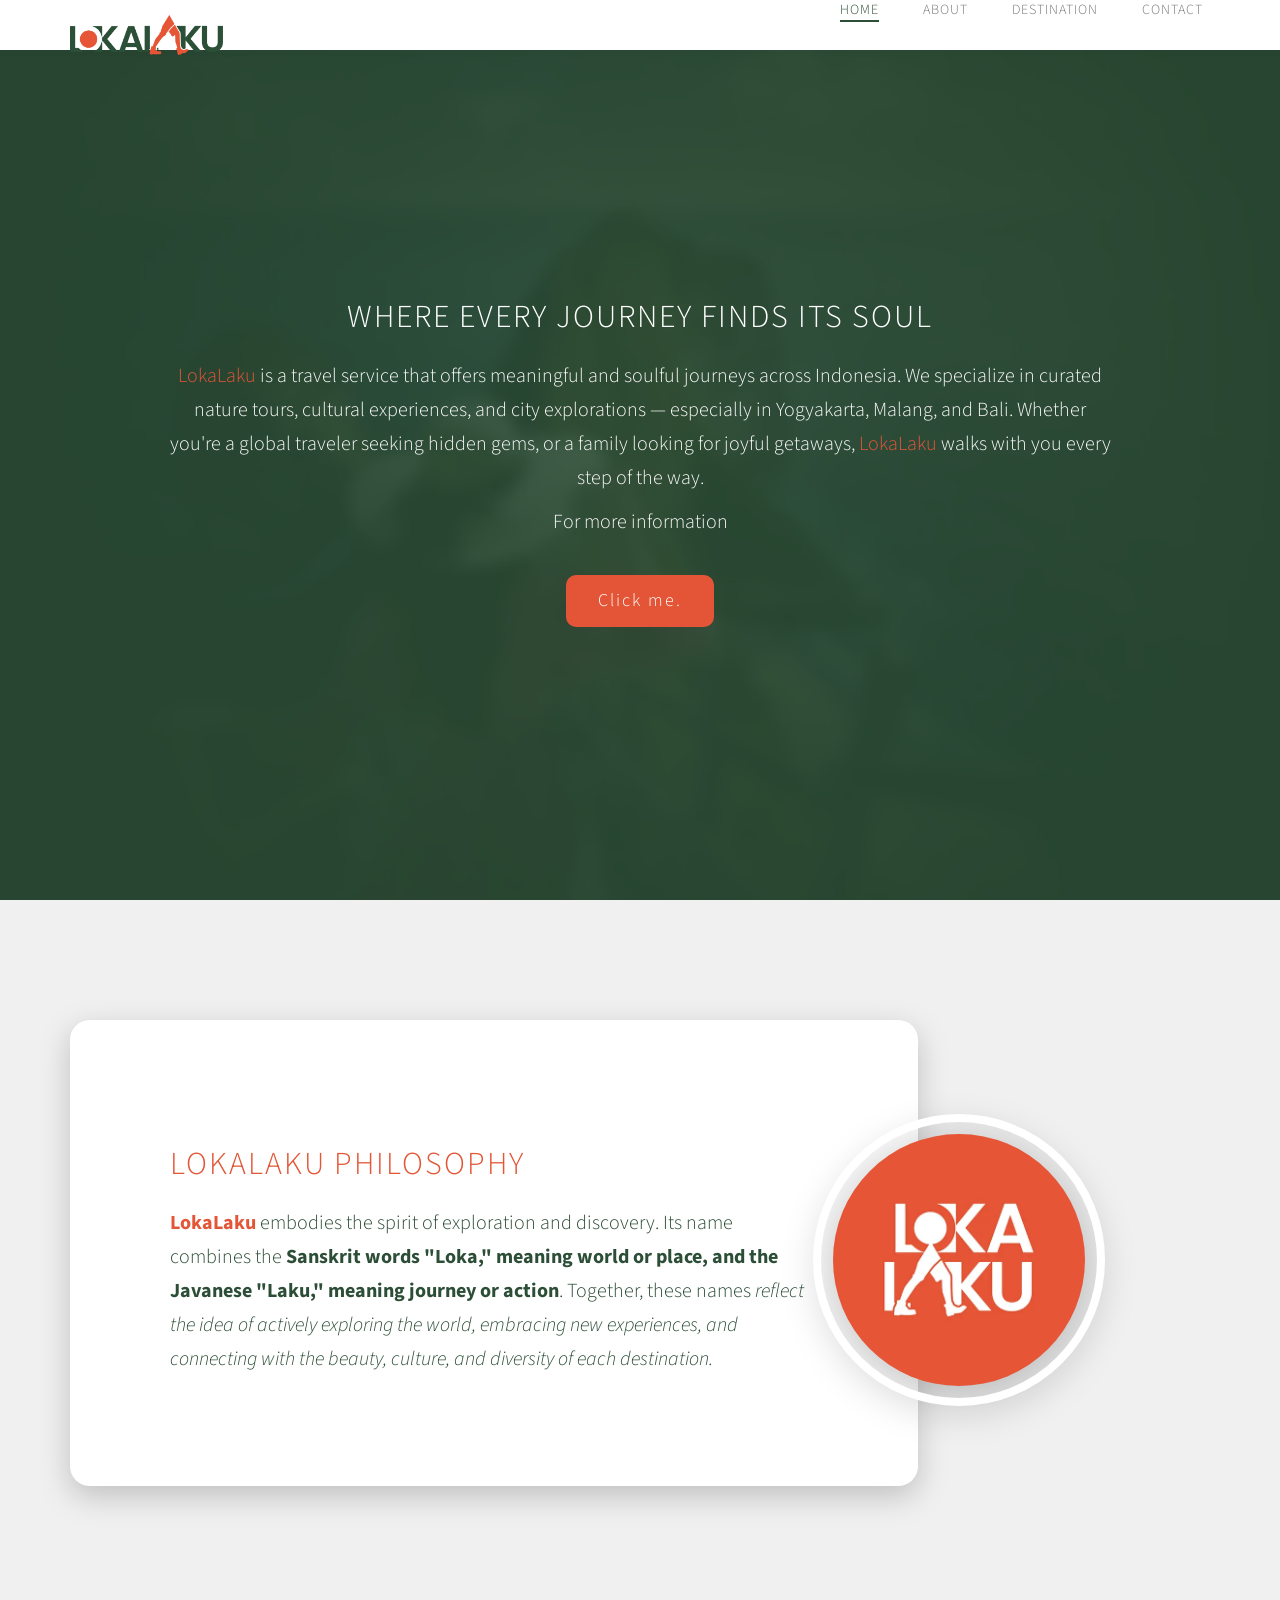
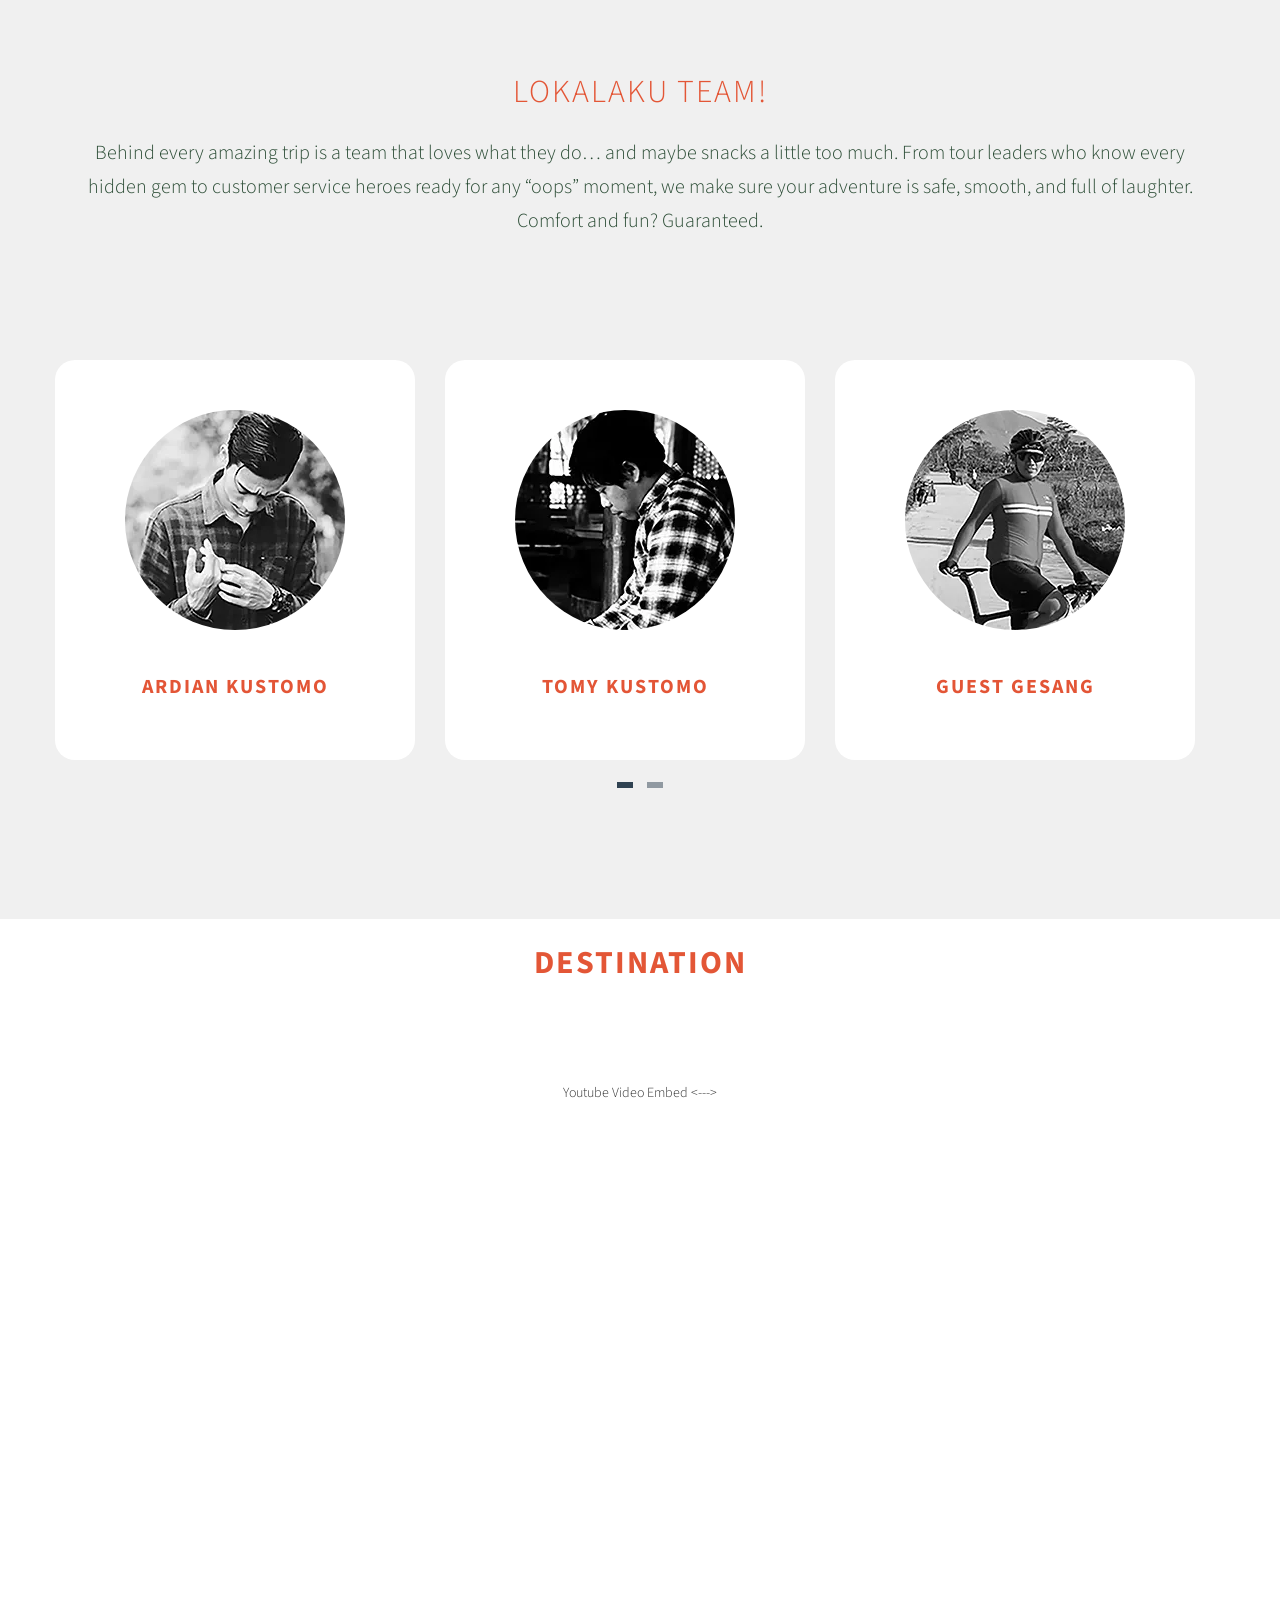
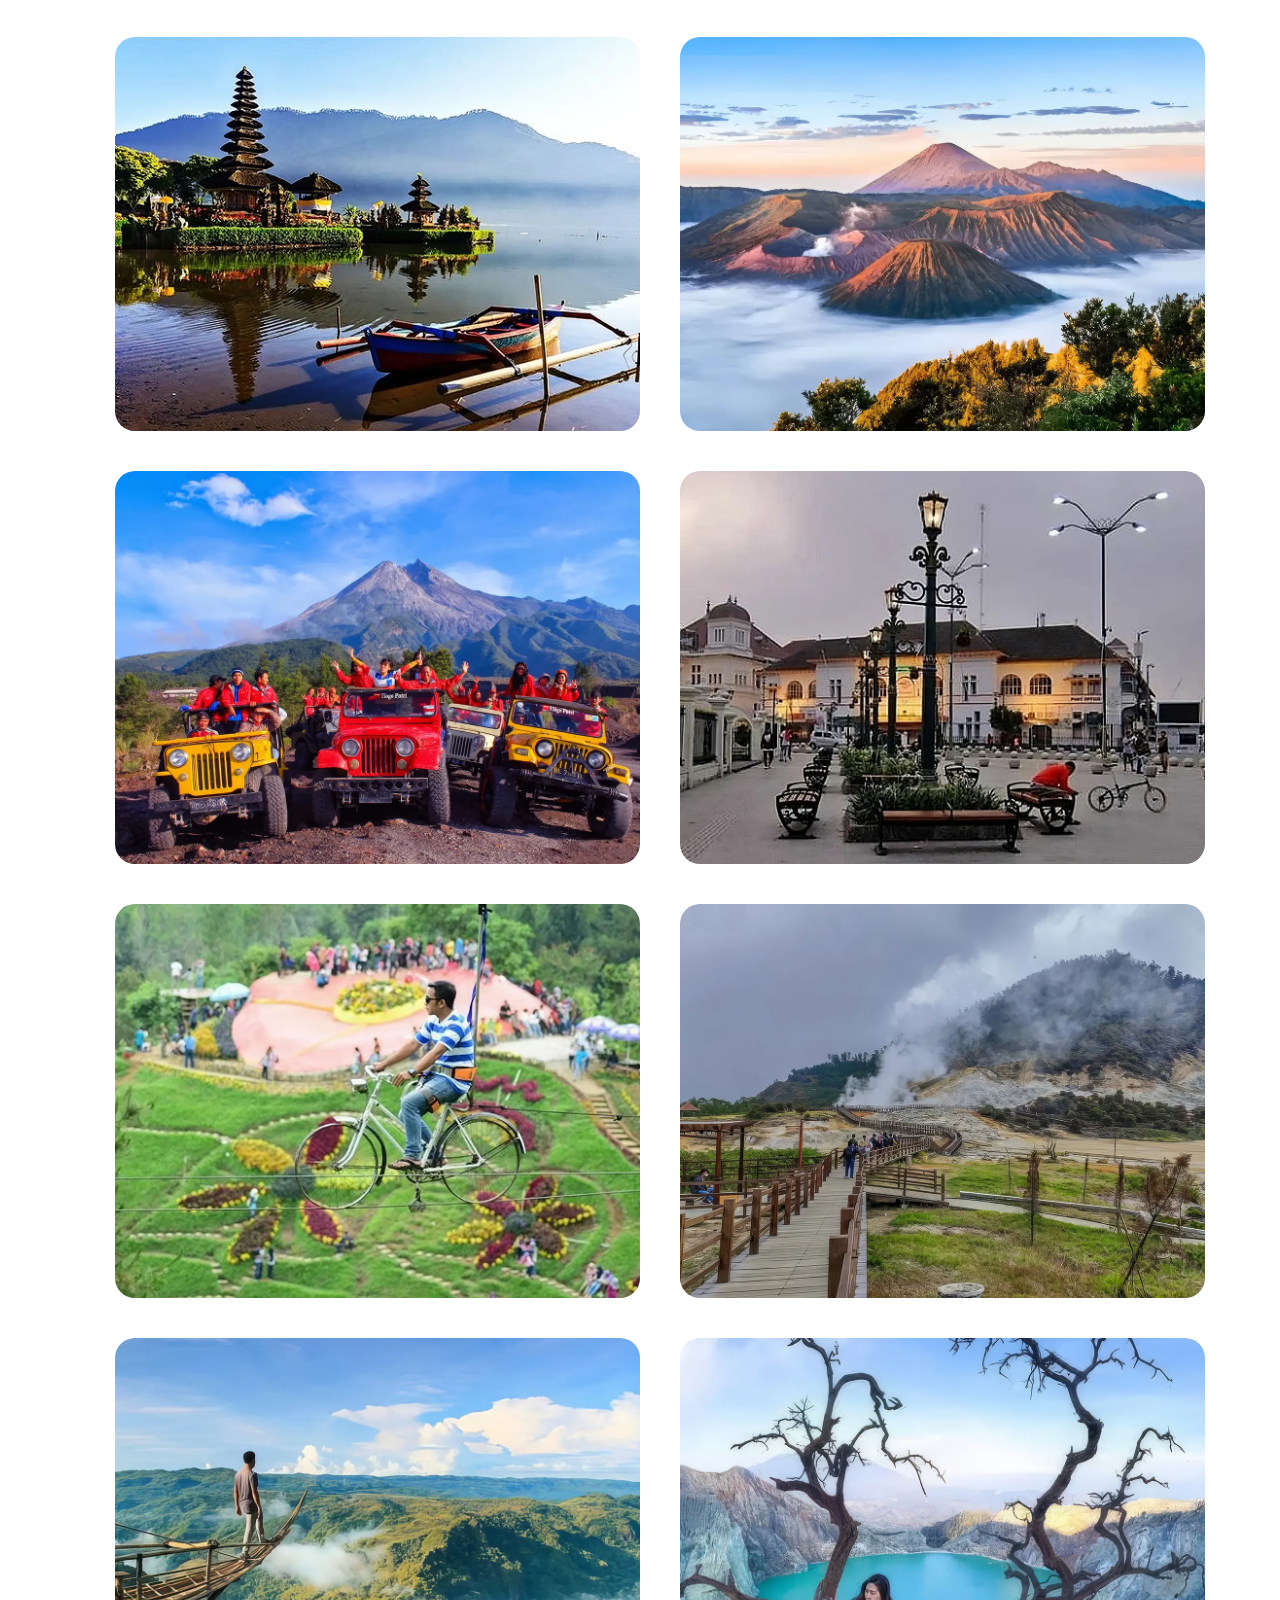
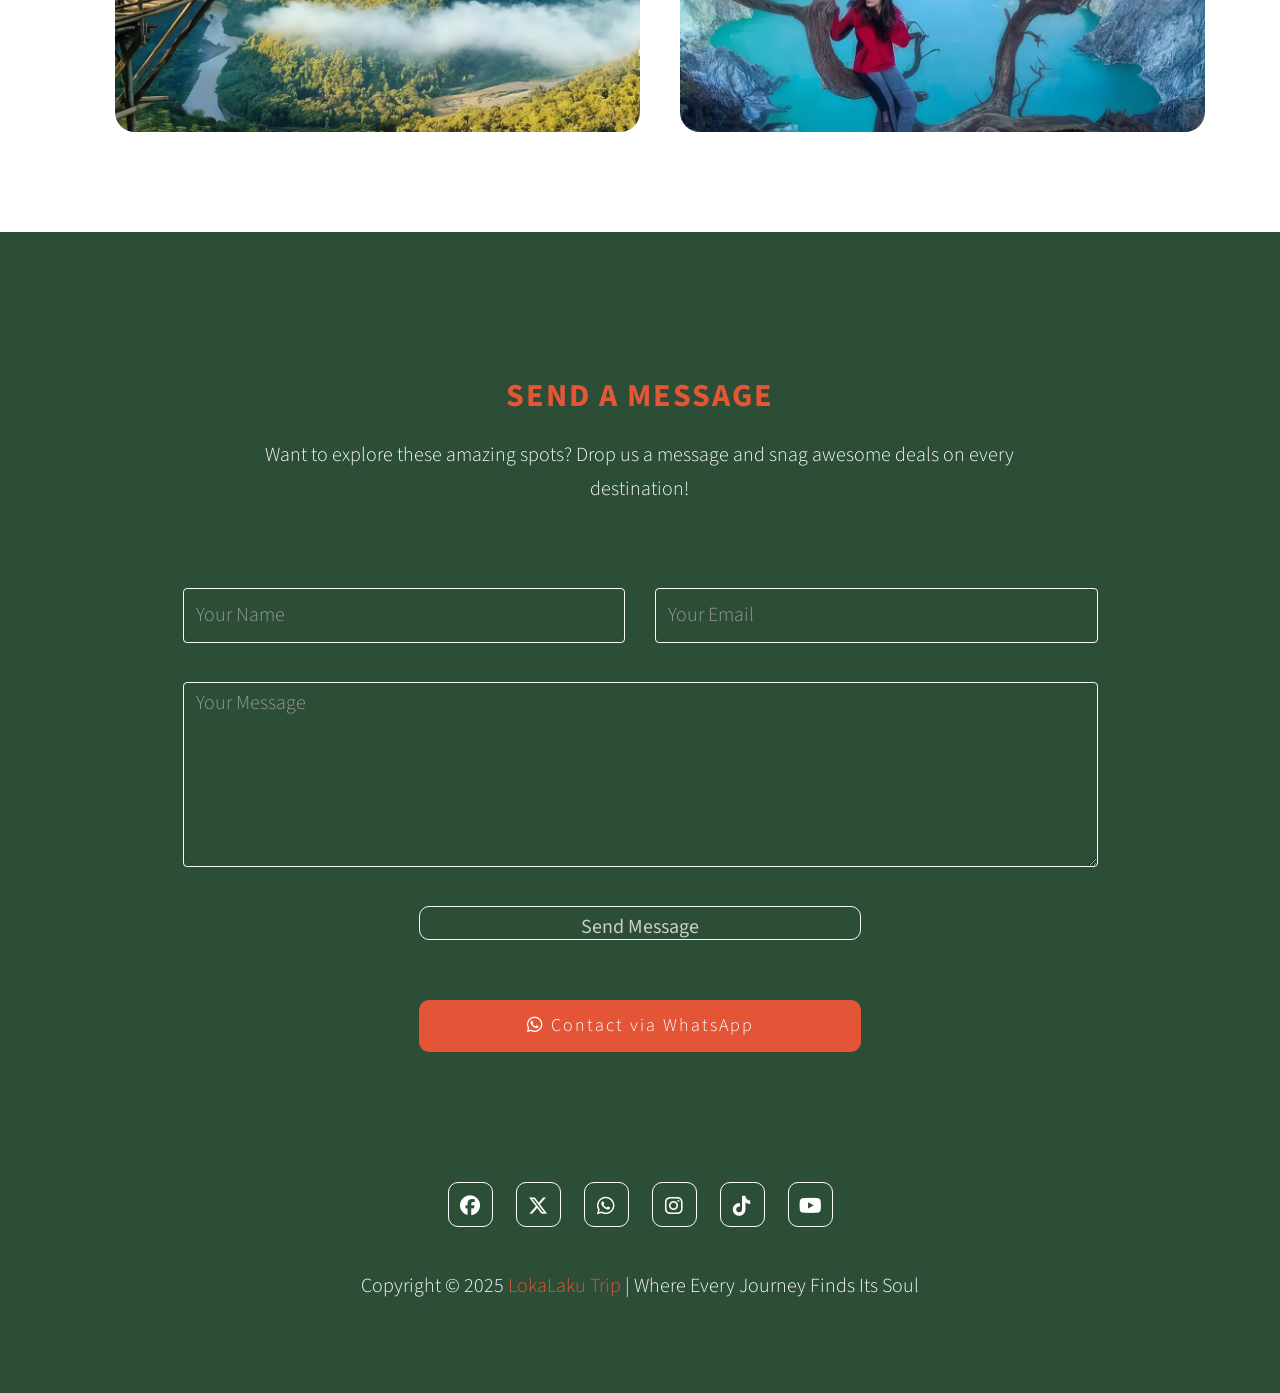
==== commit ac255217: "Update index.html" ====
--- a/index.html
+++ b/index.html
@@ -350,17 +350,19 @@
                     <div class="section-title text-center">
                         <h1 class="text-white" style="color: #e35636;"><strong>Destination</strong></h1>
                         <p class="text-white"style="color: white;">Explore the best tourist destinations in Malang, Yogyakarta, and Bali. Which one will be your next adventure?</p>
+						
+						<!---> Youtube Video Embed <--->
 						<div class="video-container">
-							<iframe 
-								width="560" 
-								height="315" 
-								src="https://www.youtube.com/embed/cuE7a3_B9yY?&mute=1&loop=1&playlist=cuE7a3_B9yY"
-								title="YouTube video player" 
-								frameborder="0" 
-								allow="accelerometer; autoplay; clipboard-write; encrypted-media; gyroscope; picture-in-picture; web-share" 
-								referrerpolicy="strict-origin-when-cross-origin" 
-                            allowfullscreen>
-							</iframe>
+  							<iframe
+    							width="560"
+    							height="315"
+    							src="https://www.youtube.com/embed/QJfiPA84wYs?&mute=1&loop=1"
+    							title="YouTube video player"
+    							frameborder="0"
+   							 	allow="accelerometer; autoplay; clipboard-write; encrypted-media; gyroscope; picture-in-picture; web-share"
+    							referrerpolicy="strict-origin-when-cross-origin"
+    							allowfullscreen>
+  							</iframe>
 						</div>
 
                     </div>
